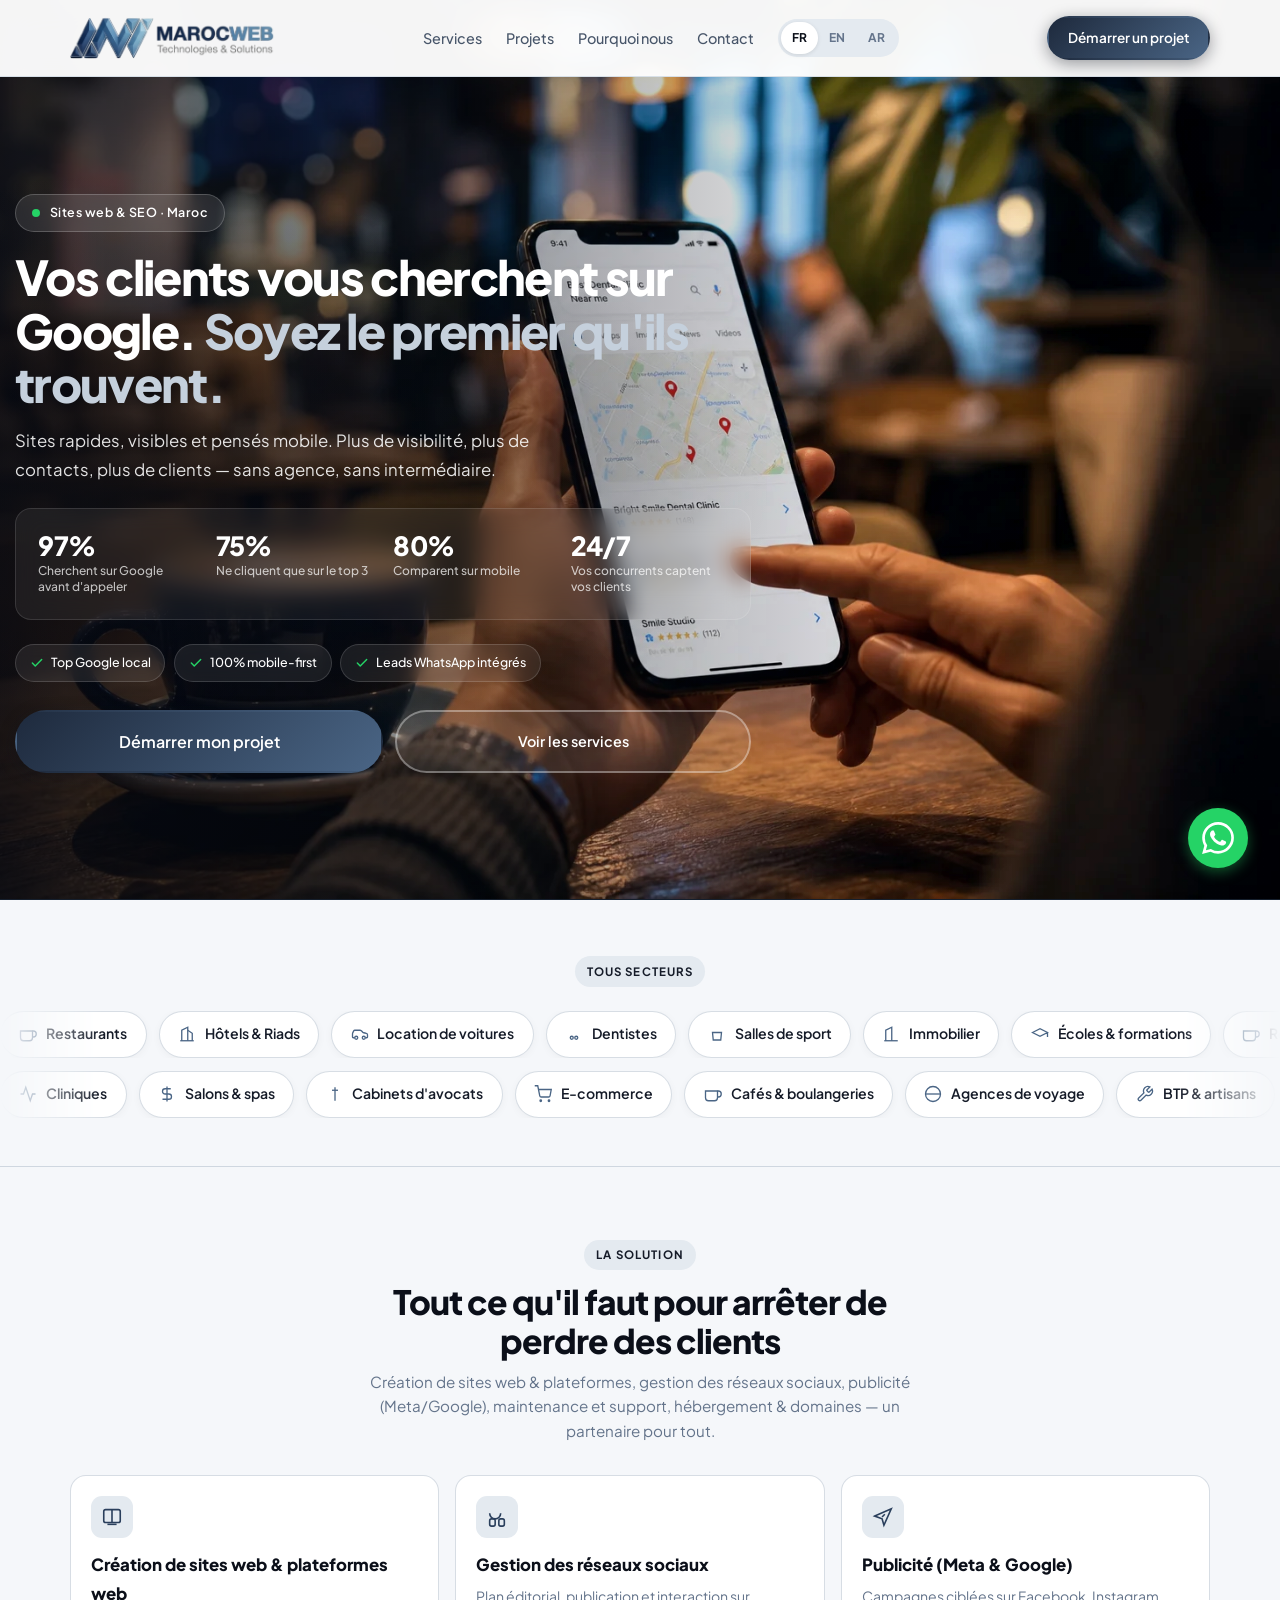
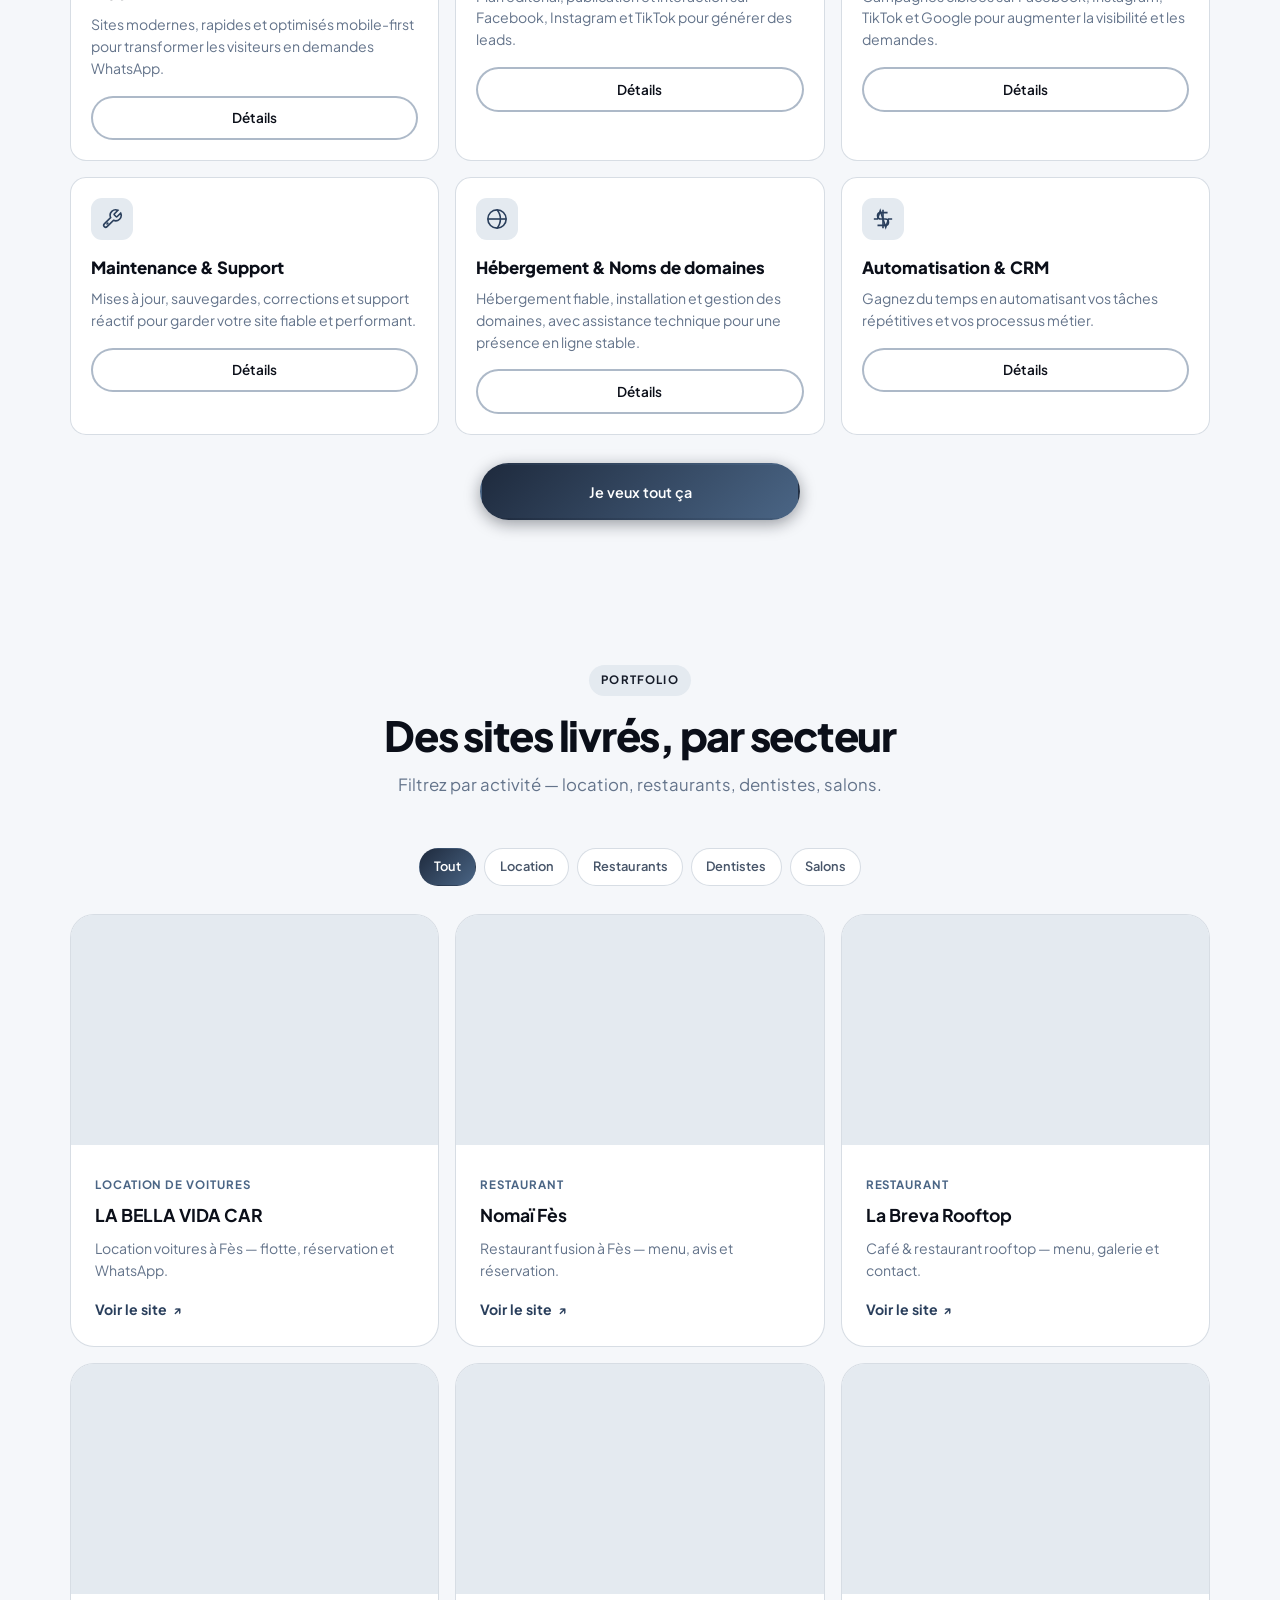
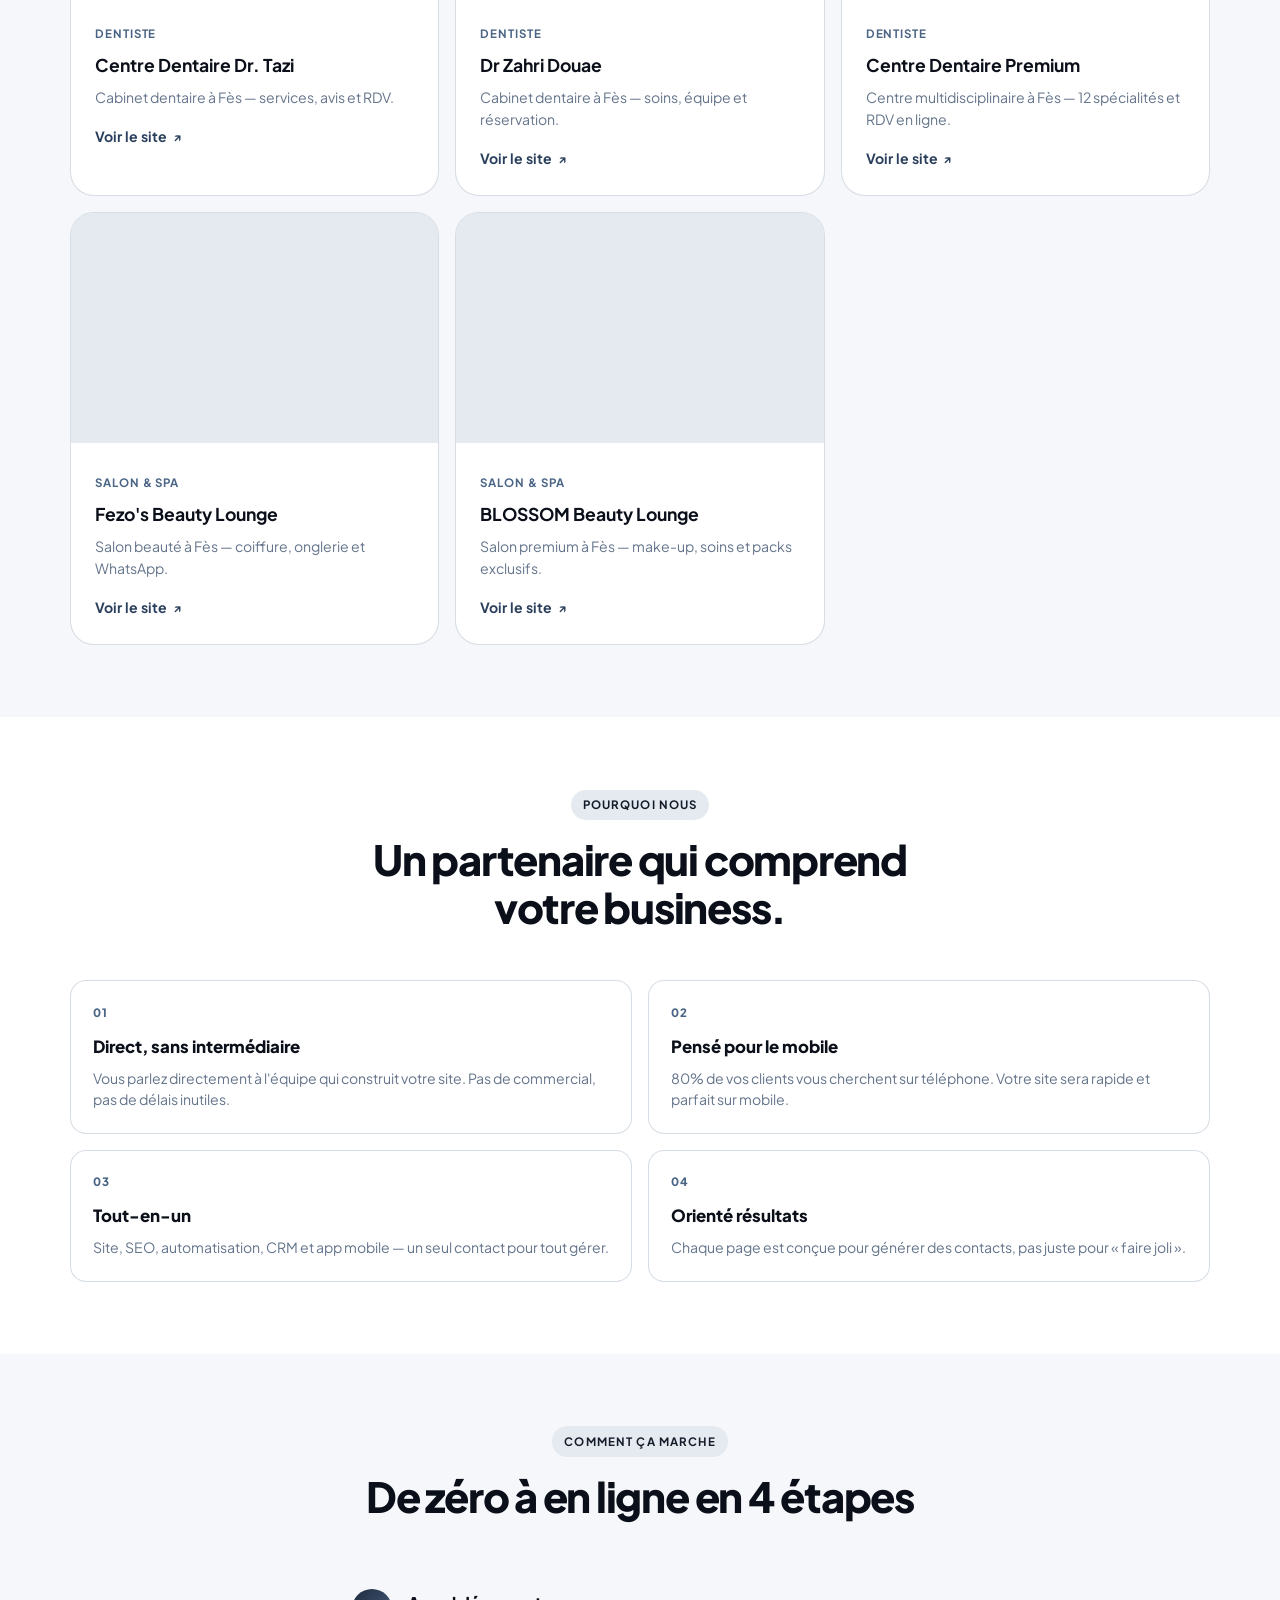
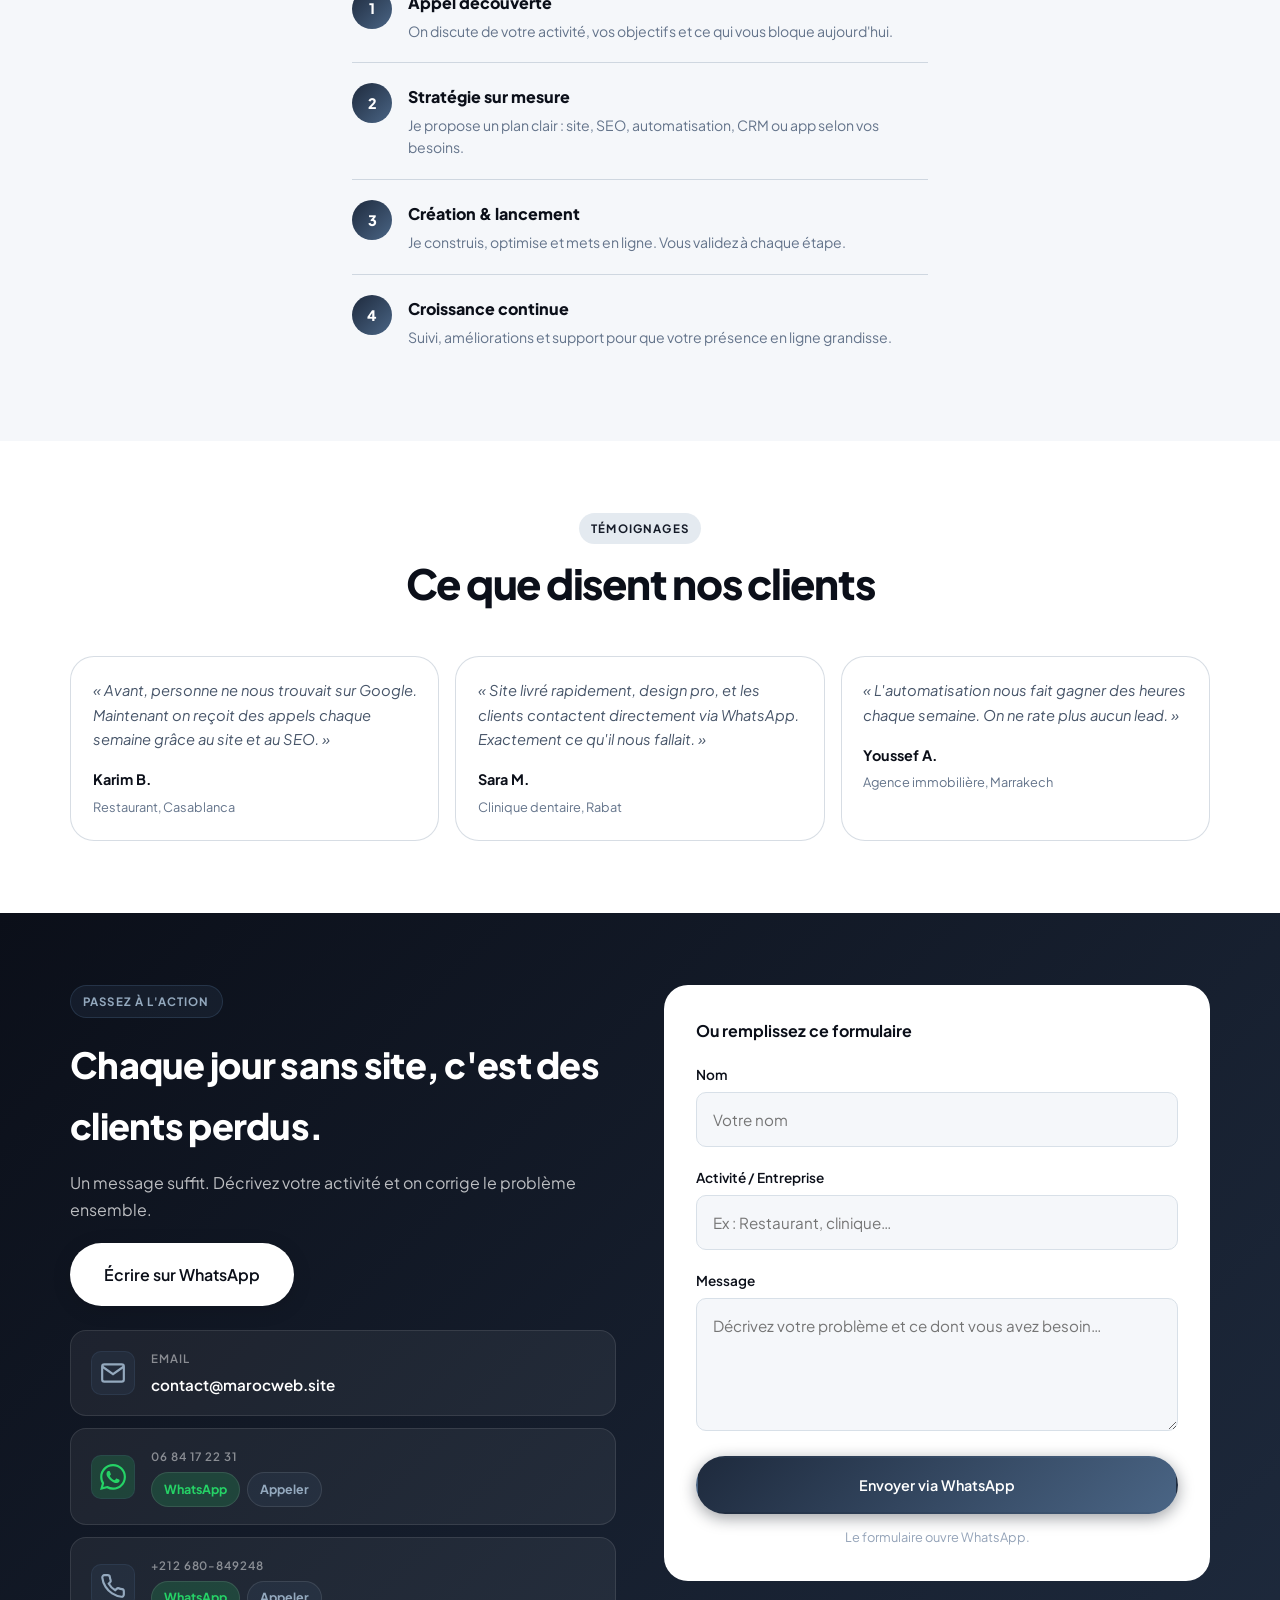
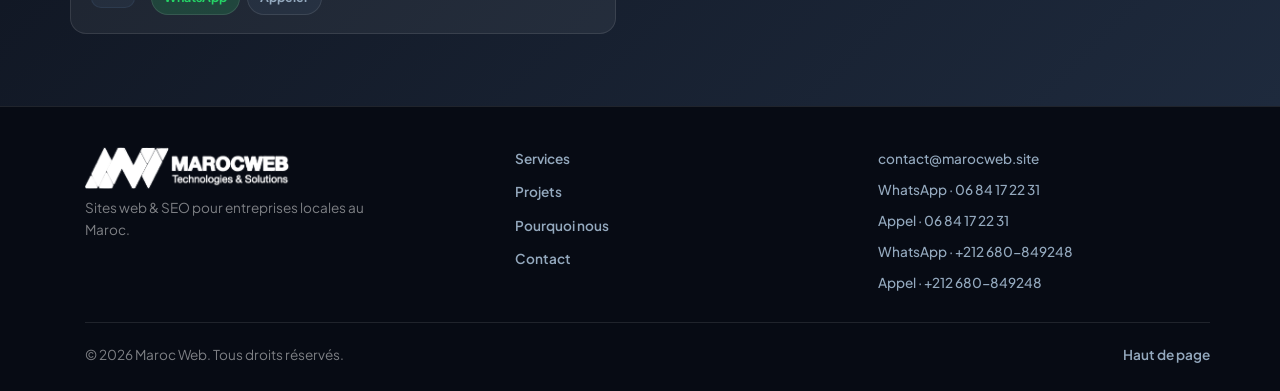
==== index.html @ 67493a38 "Add WhatsApp and call links for both phone numbers. Co-authored-by: Cursor <cursoragent@cursor.com>" ====
<!DOCTYPE html>
<html lang="fr" dir="ltr">
<head>
  <meta charset="UTF-8" />
  <meta name="viewport" content="width=device-width, initial-scale=1.0" />
  <meta name="description" content="Sites web, SEO, automatisation, CRM et applications mobiles pour entreprises locales au Maroc." id="metaDesc" />
  <title>Maroc Web — Développeur Web</title>
  <link rel="preconnect" href="https://fonts.googleapis.com" />
  <link rel="preconnect" href="https://fonts.gstatic.com" crossorigin />
  <link href="https://fonts.googleapis.com/css2?family=Plus+Jakarta+Sans:wght@400;500;600;700;800&family=Cairo:wght@400;600;700;800&display=swap" rel="stylesheet" />
  <link rel="icon" href="assets/logo-maroc-web.webp" type="image/webp" />
  <link rel="icon" href="assets/logo-maroc-web.png" type="image/png" />
  <link rel="apple-touch-icon" href="assets/logo-maroc-web.png" />
  <link rel="stylesheet" href="css/style.css" />
  <script>
    (function () {
      var supported = { fr: 1, en: 1, ar: 1 };
      var lang = localStorage.getItem('maroc-web-lang') || 'fr';
      if (!supported[lang]) lang = 'fr';
      document.documentElement.lang = lang;
      document.documentElement.dir = lang === 'ar' ? 'rtl' : 'ltr';
    })();
  </script>
</head>
<body>

  <header class="header scrolled" id="header">
    <div class="container header-row">
      <a href="index.html#top" class="brand">
        <picture class="brand-logo-wrap">
          <img src="assets/logo-color.png" alt="Maroc Web" class="brand-logo" />
        </picture>
      </a>
      <nav class="nav" id="nav">
        <a href="#services" data-i18n="nav_services">Services</a>
        <a href="#work" data-i18n="nav_work">Projets</a>
        <a href="#why" data-i18n="nav_why">Pourquoi nous</a>
        <a href="#contact" data-i18n="nav_contact">Contact</a>
        <div class="lang-switch" role="group" aria-label="Language">
          <button type="button" class="lang-btn active" data-lang="fr" aria-pressed="true">FR</button>
          <button type="button" class="lang-btn" data-lang="en" aria-pressed="false">EN</button>
          <button type="button" class="lang-btn" data-lang="ar" aria-pressed="false">AR</button>
        </div>
      </nav>
      <div class="header-actions">
        <a href="#contact" class="btn btn-sm btn-accent header-cta" data-i18n="nav_cta">Démarrer un projet</a>
        <button class="burger" id="burger" aria-label="Menu" aria-expanded="false">
          <span></span><span></span><span></span>
        </button>
      </div>
    </div>
  </header>

  <div class="mobile-nav-overlay" id="mobileNavOverlay"></div>

  <main>

    <!-- Hero -->
    <section class="hero" id="top">
      <div class="hero-bg">
        <picture>
          <source srcset="assets/hero-customer-search.webp" type="image/webp">
          <img src="assets/hero-customer-search.png" alt="Client cherchant un service sur son téléphone" loading="eager" fetchpriority="high">
        </picture>
        <div class="hero-overlay"></div>
      </div>
      <div class="container hero-inner">
        <div class="hero-content reveal">
          <div class="hero-badge">
            <span class="pulse-dot"></span>
            <span data-i18n="hero_badge">Sites web & SEO · Maroc</span>
          </div>
          <h1>
            <span data-i18n="hero_title">Vos clients vous cherchent sur Google.</span>
            <span class="text-accent" data-i18n="hero_title_accent">Soyez le premier qu'ils trouvent.</span>
          </h1>
          <p class="hero-text" data-i18n="hero_lead">Sites rapides, visibles et pensés mobile. Plus de visibilité, plus de contacts, plus de clients — sans agence, sans intermédiaire.</p>

          <div class="hero-stats">
            <div class="hero-stat">
              <strong data-i18n="hero_stat1_num">97%</strong>
              <span data-i18n="hero_stat1_label">Cherchent sur Google avant d'appeler</span>
            </div>
            <div class="hero-stat">
              <strong data-i18n="hero_stat2_num">75%</strong>
              <span data-i18n="hero_stat2_label">Ne cliquent que sur le top 3</span>
            </div>
            <div class="hero-stat">
              <strong data-i18n="hero_stat3_num">80%</strong>
              <span data-i18n="hero_stat3_label">Comparent sur mobile</span>
            </div>
            <div class="hero-stat">
              <strong data-i18n="hero_stat4_num">24/7</strong>
              <span data-i18n="hero_stat4_label">Vos concurrents captent vos clients</span>
            </div>
          </div>
          
          <div class="hero-features">
            <div class="feature-pill">
              <svg viewBox="0 0 24 24" fill="none" stroke="currentColor" stroke-width="2.5" stroke-linecap="round" stroke-linejoin="round"><polyline points="20 6 9 17 4 12"></polyline></svg>
              <span data-i18n="hero_feat1">Top Google local</span>
            </div>
            <div class="feature-pill">
              <svg viewBox="0 0 24 24" fill="none" stroke="currentColor" stroke-width="2.5" stroke-linecap="round" stroke-linejoin="round"><polyline points="20 6 9 17 4 12"></polyline></svg>
              <span data-i18n="hero_feat2">100% mobile-first</span>
            </div>
            <div class="feature-pill">
              <svg viewBox="0 0 24 24" fill="none" stroke="currentColor" stroke-width="2.5" stroke-linecap="round" stroke-linejoin="round"><polyline points="20 6 9 17 4 12"></polyline></svg>
              <span data-i18n="hero_feat3">Leads WhatsApp intégrés</span>
            </div>
          </div>

          <div class="hero-btns">
            <a href="#contact" class="btn btn-accent btn-lg" data-i18n="hero_cta1">Démarrer mon projet</a>
            <a href="#services" class="btn btn-outline-light" data-i18n="hero_cta2">Voir les services</a>
          </div>
        </div>
      </div>
    </section>

    <!-- Businesses marquee -->
    <section class="businesses-section" data-i18n-aria-label="businesses_label" aria-label="Tous secteurs">
      <div class="container businesses-header reveal">
        <span class="tag" data-i18n="businesses_label">Tous secteurs</span>
      </div>
      <div class="marquee-group" aria-hidden="true">
        <div class="marquee marquee--left">
          <div class="marquee-track">
            <div class="marquee-content">
              <span class="biz-pill"><svg viewBox="0 0 24 24" fill="none" stroke="currentColor" stroke-width="1.75"><path d="M18 8h1a4 4 0 0 1 0 8h-1"/><path d="M2 8h16v9a4 4 0 0 1-4 4H6a4 4 0 0 1-4-4V8z"/></svg><span data-i18n="biz_restaurants">Restaurants</span></span>
              <span class="biz-pill"><svg viewBox="0 0 24 24" fill="none" stroke="currentColor" stroke-width="1.75"><path d="M3 21h18"/><path d="M5 21V7l8-4v18"/><path d="M19 21V11l-6-4"/></svg><span data-i18n="biz_hotels">Hôtels & Riads</span></span>
              <span class="biz-pill"><svg viewBox="0 0 24 24" fill="none" stroke="currentColor" stroke-width="1.75"><path d="M19 17h2c.6 0 1-.4 1-1v-3c0-.9-.7-1.7-1.5-1.9C18.7 10.6 16 10 16 10s-1.3-1.4-2.2-2.3c-.5-.4-1.1-.7-1.8-.7H5c-.6 0-1.1.4-1.4.9l-1.4 2.9A3.7 3.7 0 0 0 2 12v4c0 .6.4 1 1 1h2"/><circle cx="7" cy="17" r="2"/><circle cx="17" cy="17" r="2"/></svg><span data-i18n="biz_car_rental">Location de voitures</span></span>
              <span class="biz-pill"><svg viewBox="0 0 24 24" fill="none" stroke="currentColor" stroke-width="1.75"><circle cx="9" cy="17" r="2"/><circle cx="15" cy="17" r="2"/></svg><span data-i18n="biz_dentists">Dentistes</span></span>
              <span class="biz-pill"><svg viewBox="0 0 24 24" fill="none" stroke="currentColor" stroke-width="1.75"><path d="M6 10h12l-1 10H7L6 10z"/></svg><span data-i18n="biz_gyms">Salles de sport</span></span>
              <span class="biz-pill"><svg viewBox="0 0 24 24" fill="none" stroke="currentColor" stroke-width="1.75"><path d="M3 21h18"/><path d="M5 21V7l8-4v18"/></svg><span data-i18n="biz_real_estate">Immobilier</span></span>
              <span class="biz-pill"><svg viewBox="0 0 24 24" fill="none" stroke="currentColor" stroke-width="1.75"><path d="M22 10v6M2 10l10-5 10 5-10 5z"/></svg><span data-i18n="biz_schools">Écoles & formations</span></span>
            </div>
            <div class="marquee-content" aria-hidden="true">
              <span class="biz-pill"><svg viewBox="0 0 24 24" fill="none" stroke="currentColor" stroke-width="1.75"><path d="M18 8h1a4 4 0 0 1 0 8h-1"/><path d="M2 8h16v9a4 4 0 0 1-4 4H6a4 4 0 0 1-4-4V8z"/></svg><span data-i18n="biz_restaurants">Restaurants</span></span>
              <span class="biz-pill"><svg viewBox="0 0 24 24" fill="none" stroke="currentColor" stroke-width="1.75"><path d="M3 21h18"/><path d="M5 21V7l8-4v18"/><path d="M19 21V11l-6-4"/></svg><span data-i18n="biz_hotels">Hôtels & Riads</span></span>
              <span class="biz-pill"><svg viewBox="0 0 24 24" fill="none" stroke="currentColor" stroke-width="1.75"><path d="M19 17h2c.6 0 1-.4 1-1v-3c0-.9-.7-1.7-1.5-1.9C18.7 10.6 16 10 16 10s-1.3-1.4-2.2-2.3c-.5-.4-1.1-.7-1.8-.7H5c-.6 0-1.1.4-1.4.9l-1.4 2.9A3.7 3.7 0 0 0 2 12v4c0 .6.4 1 1 1h2"/><circle cx="7" cy="17" r="2"/><circle cx="17" cy="17" r="2"/></svg><span data-i18n="biz_car_rental">Location de voitures</span></span>
              <span class="biz-pill"><svg viewBox="0 0 24 24" fill="none" stroke="currentColor" stroke-width="1.75"><circle cx="9" cy="17" r="2"/><circle cx="15" cy="17" r="2"/></svg><span data-i18n="biz_dentists">Dentistes</span></span>
              <span class="biz-pill"><svg viewBox="0 0 24 24" fill="none" stroke="currentColor" stroke-width="1.75"><path d="M6 10h12l-1 10H7L6 10z"/></svg><span data-i18n="biz_gyms">Salles de sport</span></span>
              <span class="biz-pill"><svg viewBox="0 0 24 24" fill="none" stroke="currentColor" stroke-width="1.75"><path d="M3 21h18"/><path d="M5 21V7l8-4v18"/></svg><span data-i18n="biz_real_estate">Immobilier</span></span>
              <span class="biz-pill"><svg viewBox="0 0 24 24" fill="none" stroke="currentColor" stroke-width="1.75"><path d="M22 10v6M2 10l10-5 10 5-10 5z"/></svg><span data-i18n="biz_schools">Écoles & formations</span></span>
            </div>
          </div>
        </div>
        <div class="marquee marquee--right">
          <div class="marquee-track">
            <div class="marquee-content">
              <span class="biz-pill"><svg viewBox="0 0 24 24" fill="none" stroke="currentColor" stroke-width="1.75"><path d="M22 12h-4l-3 9L9 3l-3 9H2"/></svg><span data-i18n="biz_clinics">Cliniques</span></span>
              <span class="biz-pill"><svg viewBox="0 0 24 24" fill="none" stroke="currentColor" stroke-width="1.75"><path d="M12 2v20M17 5H9.5a3.5 3.5 0 0 0 0 7h5a3.5 3.5 0 0 1 0 7H6"/></svg><span data-i18n="biz_salons">Salons & spas</span></span>
              <span class="biz-pill"><svg viewBox="0 0 24 24" fill="none" stroke="currentColor" stroke-width="1.75"><path d="M12 3v18"/><path d="M8 7h8"/></svg><span data-i18n="biz_lawyers">Cabinets d'avocats</span></span>
              <span class="biz-pill"><svg viewBox="0 0 24 24" fill="none" stroke="currentColor" stroke-width="1.75"><circle cx="9" cy="21" r="1"/><circle cx="20" cy="21" r="1"/><path d="M1 1h4l2.68 13.39a2 2 0 0 0 2 1.61h9.72a2 2 0 0 0 2-1.61L23 6H6"/></svg><span data-i18n="biz_ecommerce">E-commerce</span></span>
              <span class="biz-pill"><svg viewBox="0 0 24 24" fill="none" stroke="currentColor" stroke-width="1.75"><path d="M18 8h1a4 4 0 0 1 0 8h-1"/><path d="M2 8h16v9a4 4 0 0 1-4 4H6a4 4 0 0 1-4-4V8z"/></svg><span data-i18n="biz_cafes">Cafés & boulangeries</span></span>
              <span class="biz-pill"><svg viewBox="0 0 24 24" fill="none" stroke="currentColor" stroke-width="1.75"><circle cx="12" cy="12" r="10"/><path d="M2 12h20"/></svg><span data-i18n="biz_travel">Agences de voyage</span></span>
              <span class="biz-pill"><svg viewBox="0 0 24 24" fill="none" stroke="currentColor" stroke-width="1.75"><path d="M14.7 6.3a1 1 0 0 0 0 1.4l1.6 1.6a1 1 0 0 0 1.4 0l3.77-3.77a6 6 0 0 1-7.94 7.94l-6.91 6.91a2.12 2.12 0 0 1-3-3l6.91-6.91a6 6 0 0 1 7.94-7.94l-3.76 3.76z"/></svg><span data-i18n="biz_construction">BTP & artisans</span></span>
            </div>
            <div class="marquee-content" aria-hidden="true">
              <span class="biz-pill"><svg viewBox="0 0 24 24" fill="none" stroke="currentColor" stroke-width="1.75"><path d="M22 12h-4l-3 9L9 3l-3 9H2"/></svg><span data-i18n="biz_clinics">Cliniques</span></span>
              <span class="biz-pill"><svg viewBox="0 0 24 24" fill="none" stroke="currentColor" stroke-width="1.75"><path d="M12 2v20M17 5H9.5a3.5 3.5 0 0 0 0 7h5a3.5 3.5 0 0 1 0 7H6"/></svg><span data-i18n="biz_salons">Salons & spas</span></span>
              <span class="biz-pill"><svg viewBox="0 0 24 24" fill="none" stroke="currentColor" stroke-width="1.75"><path d="M12 3v18"/><path d="M8 7h8"/></svg><span data-i18n="biz_lawyers">Cabinets d'avocats</span></span>
              <span class="biz-pill"><svg viewBox="0 0 24 24" fill="none" stroke="currentColor" stroke-width="1.75"><circle cx="9" cy="21" r="1"/><circle cx="20" cy="21" r="1"/><path d="M1 1h4l2.68 13.39a2 2 0 0 0 2 1.61h9.72a2 2 0 0 0 2-1.61L23 6H6"/></svg><span data-i18n="biz_ecommerce">E-commerce</span></span>
              <span class="biz-pill"><svg viewBox="0 0 24 24" fill="none" stroke="currentColor" stroke-width="1.75"><path d="M18 8h1a4 4 0 0 1 0 8h-1"/><path d="M2 8h16v9a4 4 0 0 1-4 4H6a4 4 0 0 1-4-4V8z"/></svg><span data-i18n="biz_cafes">Cafés & boulangeries</span></span>
              <span class="biz-pill"><svg viewBox="0 0 24 24" fill="none" stroke="currentColor" stroke-width="1.75"><circle cx="12" cy="12" r="10"/><path d="M2 12h20"/></svg><span data-i18n="biz_travel">Agences de voyage</span></span>
              <span class="biz-pill"><svg viewBox="0 0 24 24" fill="none" stroke="currentColor" stroke-width="1.75"><path d="M14.7 6.3a1 1 0 0 0 0 1.4l1.6 1.6a1 1 0 0 0 1.4 0l3.77-3.77a6 6 0 0 1-7.94 7.94l-6.91 6.91a2.12 2.12 0 0 1-3-3l6.91-6.91a6 6 0 0 1 7.94-7.94l-3.76 3.76z"/></svg><span data-i18n="biz_construction">BTP & artisans</span></span>
            </div>
          </div>
        </div>
      </div>
    </section>

    <!-- Services -->
    <section class="section services-section" id="services">
      <div class="container">
        <header class="services-header reveal">
          <span class="tag" data-i18n="services_label">La solution</span>
          <h2 data-i18n="services_title">Tout ce qu'il faut pour arrêter de perdre des clients</h2>
          <p class="services-sub" data-i18n="services_desc">Site, SEO, automatisation, CRM et app mobile — un seul partenaire pour tout gérer.</p>
        </header>
        <div class="services-overview">
          <article class="svc-card reveal">
            <div class="svc-card-icon"><svg width="22" height="22" viewBox="0 0 24 24" fill="none" stroke="currentColor" stroke-width="1.75"><rect x="3" y="4" width="18" height="14" rx="2"/><path d="M7 20h10"/><path d="M12 4v14"/></svg></div>
            <h3 data-i18n="svc1_title">Création de sites web & plateformes web</h3>
            <p data-i18n="svc1_desc">Conception moderne, rapide et mobile-first pour convertir vos visiteurs en demandes WhatsApp.</p>
            <a href="web-platforms/index.html" class="btn btn-outline btn-sm svc-details-btn" data-i18n="svc_details_btn">Détails</a>
          </article>
          <article class="svc-card reveal">
            <div class="svc-card-icon"><svg width="22" height="22" viewBox="0 0 24 24" fill="none" stroke="currentColor" stroke-width="1.75"><path d="M16 8a6 6 0 0 1-12 0"/><rect x="4" y="14" width="6" height="8" rx="2"/><rect x="14" y="14" width="6" height="8" rx="2"/></svg></div>
            <h3 data-i18n="svc2_title">Gestion des réseaux sociaux</h3>
            <p data-i18n="svc2_desc">Planning de contenu, publication et interaction sur Facebook, Instagram et TikTok pour générer des leads.</p>
            <a href="social-media/index.html" class="btn btn-outline btn-sm svc-details-btn" data-i18n="svc_details_btn">Détails</a>
          </article>
          <article class="svc-card reveal">
            <div class="svc-card-icon"><svg width="22" height="22" viewBox="0 0 24 24" fill="none" stroke="currentColor" stroke-width="1.75"><path d="M3 11l18-8-8 18-2-7-8-3z"/><path d="M14 9l-3 3"/></svg></div>
            <h3 data-i18n="svc3_title">Publicité (Meta & Google)</h3>
            <p data-i18n="svc3_desc">Campagnes ciblées sur Facebook, Instagram, TikTok et Google pour augmenter votre visibilité et vos demandes.</p>
            <a href="advertising/index.html" class="btn btn-outline btn-sm svc-details-btn" data-i18n="svc_details_btn">Détails</a>
          </article>
          <article class="svc-card reveal">
            <div class="svc-card-icon"><svg width="22" height="22" viewBox="0 0 24 24" fill="none" stroke="currentColor" stroke-width="1.75"><path d="M14.7 6.3a1 1 0 0 0 0 1.4l1.6 1.6a1 1 0 0 0 1.4 0l3.77-3.77a6 6 0 0 1-7.94 7.94l-6.91 6.91a2.12 2.12 0 0 1-3-3l6.91-6.91a6 6 0 0 1 7.94-7.94l-3.76 3.76z"/><path d="M8 16l-2 2"/></svg></div>
            <h3 data-i18n="svc4_title">Maintenance & Support</h3>
            <p data-i18n="svc4_desc">Mises à jour, sauvegardes, résolution de bugs et support réactif pour garder votre activité en ligne.</p>
            <a href="maintenance-support/index.html" class="btn btn-outline btn-sm svc-details-btn" data-i18n="svc_details_btn">Détails</a>
          </article>
          <article class="svc-card reveal">
            <div class="svc-card-icon"><svg width="22" height="22" viewBox="0 0 24 24" fill="none" stroke="currentColor" stroke-width="1.75"><circle cx="12" cy="12" r="10"/><path d="M2 12h20"/><path d="M12 2a15.3 15.3 0 0 1 0 20"/></svg></div>
            <h3 data-i18n="svc5_title">Hébergement & Noms de domaines</h3>
            <p data-i18n="svc5_desc">Hébergement fiable, installation, gestion des domaines et assistance technique pour votre présence en ligne.</p>
            <a href="hosting-domains/index.html" class="btn btn-outline btn-sm svc-details-btn" data-i18n="svc_details_btn">Détails</a>
          </article>
          <article class="svc-card reveal">
            <div class="svc-card-icon"><svg width="22" height="22" viewBox="0 0 24 24" fill="none" stroke="currentColor" stroke-width="1.75"><path d="M12 2v20M17 5H9.5a3.5 3.5 0 0 0 0 7h5a3.5 3.5 0 0 1 0 7H6"/><path d="M22 12h-4l-3 9L9 3l-3 9H2"/></svg></div>
            <h3 data-i18n="svc6_title">Automatisation & CRM</h3>
            <p data-i18n="svc6_desc">Gagnez du temps en automatisant vos tâches répétitives et vos processus métier.</p>
            <a href="automation/index.html" class="btn btn-outline btn-sm svc-details-btn" data-i18n="svc_details_btn">Détails</a>
          </article>
        </div>
        <div class="services-cta-wrap reveal">
          <a href="#contact" class="btn btn-accent" data-i18n="services_cta">Je veux tout ça</a>
        </div>
      </div>
    </section>

    <!-- Featured Projects -->
    <section class="section section-gray" id="work">
      <div class="container">
        <header class="section-header center reveal">
          <span class="tag" data-i18n="work_label">Portfolio</span>
          <h2 data-i18n="work_title">Des sites livrés, par secteur</h2>
          <p data-i18n="work_desc">Filtrez par activité — location, restaurants, dentistes, salons.</p>
        </header>

        <div class="portfolio-filters reveal" id="portfolioFilters" role="tablist" data-i18n-aria-label="work_filters_aria" aria-label="Filtrer les projets par secteur"></div>

        <div class="projects-grid" id="portfolioGrid"></div>
      </div>
    </section>

    <!-- Why work with me -->
    <section class="section why-section" id="why">
      <div class="container">
        <header class="section-header center reveal">
          <span class="tag" data-i18n="why_label">Pourquoi nous</span>
          <h2 data-i18n="why_title">Un partenaire qui comprend votre business.</h2>
        </header>
        <div class="why-grid">
          <article class="why-card reveal">
            <span class="why-num">01</span>
            <h3 data-i18n="why1_title">Direct, sans intermédiaire</h3>
            <p data-i18n="why1_desc">Vous parlez directement à l'équipe qui construit votre site. Pas de commercial, pas de délais inutiles.</p>
          </article>
          <article class="why-card reveal">
            <span class="why-num">02</span>
            <h3 data-i18n="why2_title">Pensé pour le mobile</h3>
            <p data-i18n="why2_desc">80% de vos clients vous cherchent sur téléphone. Votre site sera rapide et parfait sur mobile.</p>
          </article>
          <article class="why-card reveal">
            <span class="why-num">03</span>
            <h3 data-i18n="why3_title">Tout-en-un</h3>
            <p data-i18n="why3_desc">Site, SEO, automatisation, CRM et app mobile — un seul contact pour tout gérer.</p>
          </article>
          <article class="why-card reveal">
            <span class="why-num">04</span>
            <h3 data-i18n="why4_title">Orienté résultats</h3>
            <p data-i18n="why4_desc">Chaque page est conçue pour générer des contacts, pas juste pour « faire joli ».</p>
          </article>
        </div>
      </div>
    </section>

    <!-- Process -->
    <section class="section section-gray process-section" id="process">
      <div class="container">
        <header class="section-header center reveal">
          <span class="tag" data-i18n="process_label">Comment ça marche</span>
          <h2 data-i18n="process_title">De zéro à en ligne en 4 étapes</h2>
        </header>
        <ol class="process-steps">
          <li class="process-step reveal">
            <span class="process-step-num">1</span>
            <div>
              <h3 data-i18n="process1_title">Appel découverte</h3>
              <p data-i18n="process1_desc">On discute de votre activité, vos objectifs et ce qui vous bloque aujourd'hui.</p>
            </div>
          </li>
          <li class="process-step reveal">
            <span class="process-step-num">2</span>
            <div>
              <h3 data-i18n="process2_title">Stratégie sur mesure</h3>
              <p data-i18n="process2_desc">Je propose un plan clair : site, SEO, pub ou automatisation selon vos besoins.</p>
            </div>
          </li>
          <li class="process-step reveal">
            <span class="process-step-num">3</span>
            <div>
              <h3 data-i18n="process3_title">Création & lancement</h3>
              <p data-i18n="process3_desc">Je construis, optimise et mets en ligne. Vous validez à chaque étape.</p>
            </div>
          </li>
          <li class="process-step reveal">
            <span class="process-step-num">4</span>
            <div>
              <h3 data-i18n="process4_title">Croissance continue</h3>
              <p data-i18n="process4_desc">Suivi, améliorations et support pour que votre présence en ligne grandisse.</p>
            </div>
          </li>
        </ol>
      </div>
    </section>

    <!-- Testimonials -->
    <section class="section testimonials-section" id="testimonials">
      <div class="container">
        <header class="section-header center reveal">
          <span class="tag" data-i18n="testimonials_label">Témoignages</span>
          <h2 data-i18n="testimonials_title">Ce que disent mes clients</h2>
        </header>
        <div class="testimonials-grid">
          <blockquote class="testimonial reveal">
            <p data-i18n="test1_text">« Avant, personne ne nous trouvait sur Google. Maintenant on reçoit des appels chaque semaine grâce au site et au SEO. »</p>
            <footer>
              <strong data-i18n="test1_name">Karim B.</strong>
              <span data-i18n="test1_role">Restaurant, Casablanca</span>
            </footer>
          </blockquote>
          <blockquote class="testimonial reveal">
            <p data-i18n="test2_text">« Site livré rapidement, design pro, et les clients contactent directement via WhatsApp. Exactement ce qu'il nous fallait. »</p>
            <footer>
              <strong data-i18n="test2_name">Sara M.</strong>
              <span data-i18n="test2_role">Clinique dentaire, Rabat</span>
            </footer>
          </blockquote>
          <blockquote class="testimonial reveal">
            <p data-i18n="test3_text">« L'automatisation IA nous fait gagner des heures chaque semaine. On ne rate plus aucun lead. »</p>
            <footer>
              <strong data-i18n="test3_name">Youssef A.</strong>
              <span data-i18n="test3_role">Agence immobilière, Marrakech</span>
            </footer>
          </blockquote>
        </div>
      </div>
    </section>

    <!-- CTA + Contact -->
    <section class="section contact" id="contact">
      <div class="container contact-grid">
        <div class="contact-info reveal">
          <span class="tag tag-light" data-i18n="cta_label">Passez à l'action</span>
          <h2 data-i18n="cta_title">Chaque jour sans site, c'est des clients perdus.</h2>
          <p data-i18n="cta_desc">Un message suffit. Décrivez votre activité et on corrige le problème ensemble.</p>
          <a href="https://wa.me/212684172231" class="btn btn-white btn-lg contact-wa-btn" target="_blank" rel="noopener" data-i18n="cta_btn">Écrire sur WhatsApp</a>
          <div class="channels">
            <a href="mailto:contact@marocweb.site" class="channel">
              <span class="channel-icon">
                <svg width="20" height="20" viewBox="0 0 24 24" fill="none" stroke="currentColor" stroke-width="2"><path d="M4 4h16c1.1 0 2 .9 2 2v12c0 1.1-.9 2-2 2H4c-1.1 0-2-.9-2-2V6c0-1.1.9-2 2-2z"/><path d="M22 6l-10 7L2 6"/></svg>
              </span>
              <div>
                <span class="channel-label" data-i18n="ch_email">Email</span>
                <span class="channel-val">contact@marocweb.site</span>
              </div>
            </a>
            <div class="channel phone-channel">
              <span class="channel-icon channel-icon--wa">
                <svg width="20" height="20" viewBox="0 0 24 24" fill="currentColor"><path d="M17.472 14.382c-.297-.149-1.758-.867-2.03-.967-.273-.099-.471-.148-.67.15-.197.297-.767.966-.94 1.164-.173.199-.347.223-.644.075-.297-.15-1.255-.463-2.39-1.475-.883-.788-1.48-1.761-1.653-2.059-.173-.297-.018-.458.13-.606.134-.133.298-.347.446-.52.149-.174.198-.298.298-.497.099-.198.05-.371-.025-.52-.075-.149-.669-1.612-.916-2.207-.242-.579-.487-.5-.669-.51-.173-.008-.371-.01-.57-.01-.198 0-.52.074-.792.372-.272.297-1.04 1.016-1.04 2.479 0 1.462 1.065 2.875 1.213 3.074.149.198 2.096 3.2 5.077 4.487.709.306 1.262.489 1.694.625.712.227 1.36.195 1.871.118.571-.085 1.758-.719 2.006-1.413.248-.694.248-1.289.173-1.413-.074-.124-.272-.198-.57-.347m-5.421 7.403h-.004a9.87 9.87 0 01-5.031-1.378l-.361-.214-3.741.982.998-3.648-.235-.374a9.86 9.86 0 01-1.51-5.26c.001-5.45 4.436-9.884 9.888-9.884 2.64 0 5.122 1.03 6.988 2.898a9.825 9.825 0 012.893 6.994c-.003 5.45-4.435 9.884-9.885 9.884m8.413-18.297A11.815 11.815 0 0012.05 0C5.495 0 .16 5.335.157 11.892c0 2.096.547 4.142 1.588 5.945L.057 24l6.305-1.654a11.882 11.882 0 005.683 1.448h.005c6.554 0 11.89-5.335 11.893-11.893a11.821 11.821 0 00-3.48-8.413z"/></svg>
              </span>
              <div>
                <span class="channel-label" data-i18n="ch_phone1_label">06 84 17 22 31</span>
                <div class="phone-actions">
                  <a href="https://wa.me/212684172231" class="phone-action phone-action--wa" target="_blank" rel="noopener" id="whatsappLink" data-i18n="phone_wa">WhatsApp</a>
                  <a href="tel:+212684172231" class="phone-action phone-action--call" data-i18n="phone_call">Appeler</a>
                </div>
              </div>
            </div>
            <div class="channel phone-channel">
              <span class="channel-icon">
                <svg width="20" height="20" viewBox="0 0 24 24" fill="none" stroke="currentColor" stroke-width="2"><path d="M22 16.92v3a2 2 0 0 1-2.18 2 19.79 19.79 0 0 1-8.63-3.07 19.5 19.5 0 0 1-6-6 19.79 19.79 0 0 1-3.07-8.67A2 2 0 0 1 4.11 2h3a2 2 0 0 1 2 1.72 12.84 12.84 0 0 0 .7 2.81 2 2 0 0 1-.45 2.11L8.09 9.91a16 16 0 0 0 6 6l1.27-1.27a2 2 0 0 1 2.11-.45 12.84 12.84 0 0 0 2.81.7A2 2 0 0 1 22 16.92z"/></svg>
              </span>
              <div>
                <span class="channel-label" data-i18n="ch_phone2_label">+212 680-849248</span>
                <div class="phone-actions">
                  <a href="https://wa.me/212680849248" class="phone-action phone-action--wa" target="_blank" rel="noopener" data-i18n="phone_wa">WhatsApp</a>
                  <a href="tel:+212680849248" class="phone-action phone-action--call" data-i18n="phone_call">Appeler</a>
                </div>
              </div>
            </div>
          </div>
        </div>
        <form class="contact-form reveal" id="contactForm" novalidate>
          <h3 class="form-title" data-i18n="contact_form_title">Ou remplissez ce formulaire</h3>
          <div class="field">
            <label for="name" data-i18n="form_name">Nom</label>
            <input type="text" id="name" name="name" autocomplete="name" required data-i18n-placeholder="form_name_ph" placeholder="Votre nom" />
          </div>
          <div class="field">
            <label for="business" data-i18n="form_business">Activité / Entreprise</label>
            <input type="text" id="business" name="business" data-i18n-placeholder="form_business_ph" placeholder="Ex : Restaurant, clinique…" />
          </div>
          <div class="field">
            <label for="message" data-i18n="form_message">Message</label>
            <textarea id="message" name="message" rows="4" required data-i18n-placeholder="form_message_ph" placeholder="Décrivez votre problème et ce que vous voulez…"></textarea>
          </div>
          <button type="submit" class="btn btn-accent btn-full" data-i18n="form_submit">Envoyer via WhatsApp</button>
          <p class="form-note" data-i18n="form_note">Le formulaire ouvre WhatsApp.</p>
        </form>
      </div>
    </section>

  </main>

  <footer class="footer">
    <div class="container footer-inner">
      <div class="footer-main">
        <div class="footer-brand">
          <a href="index.html#top" class="brand">
            <picture class="brand-logo-wrap">
          <img src="assets/logo-white.png" alt="Maroc Web" class="brand-logo" />
        </picture>
          </a>
          <p data-i18n="footer_tagline">Sites web & SEO pour entreprises locales au Maroc.</p>
        </div>
        <nav class="footer-nav" aria-label="Footer">
          <a href="#services" data-i18n="nav_services">Services</a>
          <a href="#work" data-i18n="nav_work">Projets</a>
          <a href="#why" data-i18n="nav_why">Pourquoi nous</a>
          <a href="#contact" data-i18n="nav_contact">Contact</a>
        </nav>
        <div class="footer-contact">
          <a href="mailto:contact@marocweb.site" data-i18n="footer_email">contact@marocweb.site</a>
          <a href="https://wa.me/212684172231" target="_blank" rel="noopener" data-i18n="footer_wa1">WhatsApp · 06 84 17 22 31</a>
          <a href="tel:+212684172231" data-i18n="footer_call1">Appel · 06 84 17 22 31</a>
          <a href="https://wa.me/212680849248" target="_blank" rel="noopener" data-i18n="footer_wa2">WhatsApp · +212 680-849248</a>
          <a href="tel:+212680849248" data-i18n="footer_call2">Appel · +212 680-849248</a>
        </div>
      </div>
      <div class="footer-bottom">
        <p>&copy; <span id="year"></span> <span data-i18n="footer_copy">Maroc Web</span>. <span data-i18n="footer_rights">Tous droits réservés.</span></p>
        <a href="index.html#top" class="footer-top" id="backTop" data-i18n="footer_top">Haut de page</a>
      </div>
    </div>
  </footer>

  <a href="https://wa.me/212684172231" class="floating-wa" target="_blank" rel="noopener" aria-label="Contact on WhatsApp">
    <svg width="32" height="32" viewBox="0 0 24 24" fill="currentColor"><path d="M17.472 14.382c-.297-.149-1.758-.867-2.03-.967-.273-.099-.471-.148-.67.15-.197.297-.767.966-.94 1.164-.173.199-.347.223-.644.075-.297-.15-1.255-.463-2.39-1.475-.883-.788-1.48-1.761-1.653-2.059-.173-.297-.018-.458.13-.606.134-.133.298-.347.446-.52.149-.174.198-.298.298-.497.099-.198.05-.371-.025-.52-.075-.149-.669-1.612-.916-2.207-.242-.579-.487-.5-.669-.51-.173-.008-.371-.01-.57-.01-.198 0-.52.074-.792.372-.272.297-1.04 1.016-1.04 2.479 0 1.462 1.065 2.875 1.213 3.074.149.198 2.096 3.2 5.077 4.487.709.306 1.262.489 1.694.625.712.227 1.36.195 1.871.118.571-.085 1.758-.719 2.006-1.413.248-.694.248-1.289.173-1.413-.074-.124-.272-.198-.57-.347m-5.421 7.403h-.004a9.87 9.87 0 01-5.031-1.378l-.361-.214-3.741.982.998-3.648-.235-.374a9.86 9.86 0 01-1.51-5.26c.001-5.45 4.436-9.884 9.888-9.884 2.64 0 5.122 1.03 6.988 2.898a9.825 9.825 0 012.893 6.994c-.003 5.45-4.435 9.884-9.885 9.884m8.413-18.297A11.815 11.815 0 0012.05 0C5.495 0 .16 5.335.157 11.892c0 2.096.547 4.142 1.588 5.945L.057 24l6.305-1.654a11.882 11.882 0 005.683 1.448h.005c6.554 0 11.89-5.335 11.893-11.893a11.821 11.821 0 00-3.48-8.413z"/></svg>
  </a>

  <script src="js/i18n.js"></script>
  <script src="js/projects.js"></script>
  <script src="js/main.js"></script>
</body>
</html>
---- css/style.css ----
/* ===== Landing Page — Maroc Web ===== */
:root {
  /* Brand palette — midnight slate (unified across all sections) */
  --brand-950: #070b14;
  --brand-900: #0b0f19;
  --brand-800: #151b28;
  --brand-700: #1e2a3d;
  --brand-600: #2a3f5c;
  --brand-500: #4a6585;
  --brand-400: #6b849f;
  --brand-300: #94a9be;
  --brand-200: #c5d0dc;
  --brand-100: #e4eaf0;
  --brand-50: #f5f7fa;

  /* Semantic tokens */
  --primary: var(--brand-800);
  --primary-mid: var(--brand-700);
  --primary-light: var(--brand-500);
  --primary-soft: var(--brand-400);
  --navy: var(--brand-900);
  --navy-mid: var(--brand-800);
  --blue: var(--brand-500);
  --blue-dark: var(--brand-800);
  --blue-tint: var(--brand-100);
  --blue-glow: rgba(11, 15, 25, 0.4);
  --brand-gradient: linear-gradient(135deg, var(--brand-700), var(--brand-500));
  --brand-gradient-dark: linear-gradient(135deg, var(--brand-900), var(--brand-700));
  --brand-surface: var(--brand-50);
  --brand-muted: var(--brand-300);
  --brand-border: rgba(74, 101, 133, 0.22);
  --brand-border-strong: rgba(74, 101, 133, 0.45);
  --brand-glass: rgba(255, 255, 255, 0.06);
  --brand-glass-border: rgba(255, 255, 255, 0.1);
  --brand-on-dark: rgba(255, 255, 255, 0.72);
  --brand-on-dark-muted: rgba(255, 255, 255, 0.48);

  --white: #ffffff;
  --gray-50: var(--brand-50);
  --gray-100: var(--brand-100);
  --gray-200: #d8e0e8;
  --gray-400: #94a3b8;
  --gray-500: #64748b;
  --gray-600: #475569;
  --gray-800: var(--brand-800);
  --accent: var(--brand-500);
  --accent-light: var(--brand-300);
  --accent-muted: rgba(74, 101, 133, 0.14);
  --accent-border: rgba(74, 101, 133, 0.32);
  --wa-green: #25d366;
  --wa-green-muted: rgba(37, 211, 102, 0.18);
  --radius: 16px;
  --radius-lg: 24px;
  --shadow: 0 4px 24px rgba(11, 15, 25, 0.08);
  --shadow-lg: 0 24px 64px rgba(11, 15, 25, 0.14);
  --font: 'Plus Jakarta Sans', system-ui, sans-serif;
  --ease: cubic-bezier(0.4, 0, 0.2, 1);
  --header-h: 64px;
}

@media (min-width: 768px) {
  :root { --header-h: 76px; }
}
*, *::before, *::after { box-sizing: border-box; margin: 0; padding: 0; }

html {
  scroll-behavior: smooth;
  scroll-padding-top: var(--header-h);
}

body {
  font-family: var(--font);
  font-size: 1rem;
  line-height: 1.7;
  color: var(--gray-800);
  background: var(--white);
  -webkit-font-smoothing: antialiased;
}

img { display: block; max-width: 100%; height: auto; }
a { color: inherit; text-decoration: none; }
ul { list-style: none; }
button { font: inherit; cursor: pointer; border: none; background: none; }

.container {
  width: min(1140px, calc(100% - 2rem));
  margin-inline: auto;
}

/* ===== Header ===== */
.header {
  position: fixed;
  inset: 0 0 auto;
  z-index: 200;
  height: var(--header-h);
  background: rgba(255, 255, 255, 0.96);
  backdrop-filter: blur(16px);
  box-shadow: 0 1px 0 var(--gray-200);
}

.header-row {
  display: flex;
  align-items: center;
  justify-content: space-between;
  height: 100%;
  gap: 1.5rem;
}

.brand {
  display: flex;
  align-items: center;
  gap: 0.65rem;
  font-weight: 700;
  font-size: 1.05rem;
  color: var(--navy);
  flex-shrink: 0;
}

.brand-logo-wrap {
  display: block;
  flex-shrink: 0;
  line-height: 0;
}

.brand-logo {
  height: 36px;
  width: auto;
  object-fit: contain;
  display: block;
}

@media (min-width: 768px) {
  .brand-logo {
    height: 42px;
  }
}

.brand-mark {
  display: grid;
  place-items: center;
  width: 36px;
  height: 36px;
  background: var(--brand-gradient);
  color: #fff;
  font-size: 0.72rem;
  font-weight: 800;
  border-radius: 10px;
}

.nav { display: none; align-items: center; gap: 1.5rem; }

@media (min-width: 960px) {
  .nav { display: flex; }
}

.nav a {
  font-size: 0.9rem;
  font-weight: 500;
  color: var(--gray-600);
  transition: color 0.2s;
}

.nav a:hover { color: var(--navy); }

.header-actions {
  display: flex;
  align-items: center;
  gap: 0.5rem;
  flex-shrink: 0;
}

.header-cta { display: none; }

@media (min-width: 960px) {
  .header-cta { display: inline-flex; }
}

.lang-switch {
  display: flex;
  background: var(--gray-100);
  border-radius: 100px;
  padding: 3px;
}

.lang-btn {
  padding: 0.35rem 0.55rem;
  font-size: 0.72rem;
  font-weight: 700;
  border-radius: 100px;
  color: var(--gray-500);
  transition: background 0.2s, color 0.2s;
}

@media (min-width: 960px) {
  .lang-btn {
    padding: 0.35rem 0.7rem;
    font-size: 0.75rem;
  }
}

.lang-btn.active {
  background: var(--white);
  color: var(--navy);
  box-shadow: 0 1px 4px rgba(0,0,0,0.1);
}

.burger {
  display: flex;
  flex-direction: column;
  justify-content: center;
  gap: 5px;
  width: 40px;
  height: 40px;
  padding: 8px;
  flex-shrink: 0;
  position: relative;
  z-index: 2;
}

@media (min-width: 960px) {
  .burger { display: none; }
}

@media (max-width: 959px) {
  .header-row {
    position: relative;
    justify-content: flex-end;
  }

  .brand {
    position: absolute;
    left: 50%;
    top: 50%;
    transform: translate(-50%, -50%);
    flex: none;
    min-width: 0;
    z-index: 1;
  }

  .header-actions {
    position: relative;
    z-index: 2;
  }

  .brand-logo {
    height: 32px;
    max-width: min(52vw, 200px);
  }
}

[dir="rtl"] .header-row {
  justify-content: flex-end;
}

@media (max-width: 959px) {
  [dir="rtl"] .header-row {
    justify-content: flex-start;
  }

  [dir="rtl"] .brand {
    left: 50%;
    right: auto;
    transform: translate(-50%, -50%);
  }
}

.burger span {
  display: block;
  height: 2px;
  background: var(--navy);
  border-radius: 2px;
  transition: transform 0.3s, opacity 0.3s;
}

.burger.open span:nth-child(1) { transform: translateY(7px) rotate(45deg); }
.burger.open span:nth-child(2) { opacity: 0; }
.burger.open span:nth-child(3) { transform: translateY(-7px) rotate(-45deg); }

/* ===== Buttons ===== */
.btn {
  display: inline-flex;
  align-items: center;
  justify-content: center;
  padding: 0.9rem 1.6rem;
  font-size: 0.9rem;
  font-weight: 600;
  border-radius: 100px;
  border: 2px solid transparent;
  transition: transform 0.2s, box-shadow 0.25s, background 0.25s;
  white-space: nowrap;
  flex-shrink: 0;
}

.btn:hover { transform: translateY(-2px); }

.btn-sm { padding: 0.55rem 1.15rem; font-size: 0.85rem; }
.btn-lg { padding: 1rem 2rem; font-size: 1rem; }
.btn-full { width: 100%; }

.btn-accent {
  background: var(--brand-gradient);
  color: #fff;
  box-shadow: 0 4px 16px var(--blue-glow);
}

.btn-accent:hover { box-shadow: 0 8px 28px var(--blue-glow); }

.btn-white {
  background: #fff;
  color: var(--navy);
  box-shadow: 0 4px 20px rgba(0,0,0,0.12);
}

.btn-outline {
  border: 2px solid var(--brand-border-strong);
  color: var(--navy);
  background: var(--white);
}

.btn-outline:hover {
  background: var(--brand-surface);
  border-color: var(--brand-500);
}

.btn-outline-light {
  border-color: rgba(255,255,255,0.35);
  color: #fff;
  background: rgba(255,255,255,0.08);
}

.btn-outline-light:hover { background: rgba(255,255,255,0.14); }

/* ===== Hero ===== */
.hero {
  position: relative;
  background: var(--brand-950);
  color: #fff;
  border-bottom: 1px solid var(--brand-border);
  min-height: 100vh;
  min-height: 100dvh;
  display: flex;
  align-items: center;
  overflow: hidden;
}

.hero-bg {
  position: absolute;
  inset: 0;
  z-index: 0;
}

.hero-bg img {
  width: 100%;
  height: 100%;
  object-fit: cover;
  object-position: center 30%;
  filter: brightness(1.06) contrast(1.04);
}

.hero-overlay {
  position: absolute;
  inset: 0;
  background:
    linear-gradient(to bottom, rgba(7, 11, 20, 0.15) 0%, rgba(7, 11, 20, 0.55) 100%),
    linear-gradient(to right, rgba(7, 11, 20, 0.65) 0%, rgba(7, 11, 20, 0.2) 55%, transparent 100%);
}

@media (min-width: 768px) {
  .hero-bg img {
    object-position: center;
  }

  .hero-overlay {
    background:
      linear-gradient(to right, rgba(7, 11, 20, 0.78) 0%, rgba(7, 11, 20, 0.35) 42%, rgba(7, 11, 20, 0.05) 70%, transparent 100%);
  }
}

.hero-content {
  max-width: 42rem;
  position: relative;
}

.hero-content::before {
  content: '';
  position: absolute;
  inset: -1.25rem -1rem;
  background: radial-gradient(ellipse at left center, rgba(7, 11, 20, 0.45) 0%, transparent 72%);
  border-radius: var(--radius-lg);
  pointer-events: none;
  z-index: -1;
}

.hero-inner {
  position: relative;
  z-index: 1;
  width: 100%;
  padding: calc(var(--header-h) + 2.5rem) 1.25rem 3rem;
}

@media (min-width: 640px) {
  .hero-inner {
    padding-inline: 0;
    padding-top: calc(var(--header-h) + 3rem);
    padding-bottom: 4rem;
  }
}

.hero-badge {
  display: inline-flex;
  align-items: center;
  gap: 0.6rem;
  padding: 0.45rem 1rem;
  background: rgba(255, 255, 255, 0.1);
  backdrop-filter: blur(12px);
  border: 1px solid rgba(255, 255, 255, 0.2);
  color: #fff;
  font-size: 0.78rem;
  font-weight: 600;
  letter-spacing: 0.04em;
  border-radius: 100px;
  margin-bottom: 1.15rem;
}

.pulse-dot {
  width: 8px;
  height: 8px;
  background: #25d366;
  border-radius: 50%;
  box-shadow: 0 0 0 0 rgba(37, 211, 102, 0.7);
  animation: pulse-green 2s infinite;
  flex-shrink: 0;
}

@keyframes pulse-green {
  0% { transform: scale(0.95); box-shadow: 0 0 0 0 rgba(37, 211, 102, 0.7); }
  70% { transform: scale(1); box-shadow: 0 0 0 6px rgba(37, 211, 102, 0); }
  100% { transform: scale(0.95); box-shadow: 0 0 0 0 rgba(37, 211, 102, 0); }
}

.hero-content h1 {
  font-size: clamp(1.75rem, 7.5vw, 3rem);
  font-weight: 800;
  line-height: 1.12;
  letter-spacing: -0.035em;
  margin-bottom: 1rem;
  color: #fff;
}

.text-accent {
  color: var(--brand-200);
  display: block;
  margin-top: 0.35rem;
}

@media (min-width: 640px) {
  .text-accent {
    display: block;
    margin-top: 0.25rem;
  }
}

.hero-text {
  font-size: clamp(0.95rem, 3.8vw, 1.05rem);
  line-height: 1.7;
  color: rgba(255, 255, 255, 0.88);
  margin-bottom: 1.5rem;
  max-width: 36rem;
}

.hero-stats {
  display: grid;
  grid-template-columns: repeat(2, 1fr);
  gap: 0.75rem;
  margin-bottom: 1.5rem;
  padding: 1rem;
  background: rgba(255, 255, 255, 0.06);
  backdrop-filter: blur(12px);
  border: 1px solid rgba(255, 255, 255, 0.12);
  border-radius: var(--radius);
}

.hero-stat {
  display: flex;
  flex-direction: column;
  gap: 0.2rem;
  padding: 0.35rem 0.15rem;
}

.hero-stat strong {
  font-size: clamp(1.35rem, 5vw, 1.65rem);
  font-weight: 800;
  letter-spacing: -0.03em;
  color: #fff;
  line-height: 1;
}

.hero-stat span {
  font-size: 0.72rem;
  line-height: 1.35;
  color: rgba(255, 255, 255, 0.72);
  font-weight: 500;
}

.hero-features {
  display: flex;
  flex-wrap: wrap;
  gap: 0.55rem;
  margin-bottom: 1.75rem;
}

.feature-pill {
  display: inline-flex;
  align-items: center;
  gap: 0.45rem;
  padding: 0.45rem 0.85rem;
  background: rgba(255, 255, 255, 0.08);
  backdrop-filter: blur(8px);
  border: 1px solid rgba(255, 255, 255, 0.15);
  border-radius: 100px;
  color: #fff;
  font-size: 0.78rem;
  font-weight: 500;
}

.feature-pill svg {
  width: 14px;
  height: 14px;
  color: #25d366;
  flex-shrink: 0;
}

.hero-btns {
  display: flex;
  flex-direction: column;
  gap: 0.75rem;
}

.hero-btns .btn { width: 100%; }

@media (min-width: 480px) {
  .hero-stats {
    grid-template-columns: repeat(4, 1fr);
    gap: 1rem;
    padding: 1.15rem 1.25rem;
  }

  .hero-stat span {
    font-size: 0.75rem;
  }

  .hero-btns {
    flex-direction: row;
    flex-wrap: wrap;
  }

  .hero-btns .btn {
    width: auto;
    flex: 1;
    min-width: 10rem;
  }
}

@media (min-width: 960px) {
  .hero-inner {
    padding: calc(var(--header-h) + 5rem) 0 5.5rem 15px;
  }

  .hero-content {
    max-width: 46rem;
  }

  .text-accent {
    display: inline;
    margin-top: 0;
  }
}

/* Industries bar (legacy — kept for reference) */
.industries-bar {
  display: none;
}

/* ===== Businesses marquee ===== */
.businesses-section {
  position: relative;
  padding: 3.5rem 0 3rem;
  background: var(--brand-surface);
  border-bottom: 1px solid var(--brand-border);
  overflow: hidden;
}

.businesses-header {
  text-align: center;
  margin-bottom: 1.5rem;
}

.businesses-header .tag {
  margin-bottom: 0;
}

.marquee-group {
  display: flex;
  flex-direction: column;
  gap: 0.85rem;
  direction: ltr;
}

.marquee {
  position: relative;
  width: 100%;
  overflow: hidden;
  direction: ltr;
  mask-image: linear-gradient(to right, transparent, black 8%, black 92%, transparent);
  -webkit-mask-image: linear-gradient(to right, transparent, black 8%, black 92%, transparent);
}

.marquee-track {
  display: flex;
  width: max-content;
  direction: ltr;
  will-change: transform;
}

.marquee--left .marquee-track {
  animation: marquee-left 38s linear infinite;
}

.marquee--right .marquee-track {
  animation: marquee-right 42s linear infinite;
}

.marquee-content {
  display: flex;
  align-items: center;
  gap: 0.75rem;
  padding-inline-end: 0.75rem;
  flex-shrink: 0;
  direction: ltr;
}

.biz-pill {
  display: inline-flex;
  align-items: center;
  gap: 0.55rem;
  padding: 0.65rem 1.15rem;
  background: var(--white);
  border: 1px solid var(--brand-border);
  border-radius: 100px;
  font-size: 0.88rem;
  font-weight: 600;
  color: var(--brand-800);
  white-space: nowrap;
  box-shadow: 0 2px 8px rgba(11, 15, 25, 0.04);
  transition: transform 0.25s var(--ease), border-color 0.25s, box-shadow 0.25s;
}

.biz-pill span {
  unicode-bidi: plaintext;
}

.biz-pill svg {
  width: 18px;
  height: 18px;
  flex-shrink: 0;
  color: var(--brand-500);
}

.biz-pill:hover {
  transform: translateY(-2px);
  border-color: var(--brand-border-strong);
  box-shadow: var(--shadow);
}

@keyframes marquee-left {
  from { transform: translateX(0); }
  to { transform: translateX(-50%); }
}

@keyframes marquee-right {
  from { transform: translateX(-50%); }
  to { transform: translateX(0); }
}

@media (prefers-reduced-motion: reduce) {
  .marquee--left .marquee-track,
  .marquee--right .marquee-track {
    animation: none;
  }

  .marquee-group {
    overflow-x: auto;
    padding-inline: 1rem;
    scroll-snap-type: x mandatory;
    -webkit-overflow-scrolling: touch;
  }

  .marquee {
    mask-image: none;
    -webkit-mask-image: none;
    overflow: visible;
  }

  .marquee-track {
    flex-wrap: wrap;
    width: 100%;
    justify-content: center;
    gap: 0.5rem;
  }

  .marquee-content:last-child {
    display: none;
  }
}

/* ===== Sections ===== */
.section { padding: 3rem 0; }

@media (min-width: 768px) {
  .section { padding: 4.5rem 0; }
}
.section-gray { background: var(--brand-surface); }

.section-header { margin-bottom: 3rem; }
.section-header.center { text-align: center; max-width: 620px; margin-inline: auto; margin-bottom: 3rem; }

.section-header h2 {
  font-size: clamp(1.85rem, 3.5vw, 2.6rem);
  font-weight: 800;
  letter-spacing: -0.03em;
  color: var(--navy);
  margin-bottom: 0.75rem;
  line-height: 1.15;
}

.section-header p {
  font-size: 1.05rem;
  color: var(--gray-500);
}

.tag {
  display: inline-block;
  font-size: 0.72rem;
  font-weight: 700;
  text-transform: uppercase;
  letter-spacing: 0.1em;
  color: var(--primary);
  background: var(--blue-tint);
  padding: 0.35rem 0.75rem;
  border-radius: 100px;
  margin-bottom: 1rem;
}

.tag-light {
  background: var(--accent-muted);
  color: var(--brand-300);
  border: 1px solid var(--accent-border);
}

/* ===== Services overview ===== */
.services-section {
  background: var(--brand-surface);
}

.services-header {
  text-align: center;
  max-width: 34rem;
  margin-inline: auto;
  margin-bottom: 2rem;
}

.services-header .tag { margin-bottom: 0.75rem; }

.services-header h2 {
  font-size: clamp(1.5rem, 4.5vw, 2.1rem);
  font-weight: 800;
  letter-spacing: -0.03em;
  color: var(--navy);
  line-height: 1.15;
  margin-bottom: 0.65rem;
}

.services-sub {
  font-size: 0.95rem;
  color: var(--gray-500);
  line-height: 1.6;
}

.services-overview {
  display: grid;
  grid-template-columns: 1fr;
  gap: 0.85rem;
}

.svc-card {
  background: var(--white);
  border: 1px solid var(--brand-border);
  border-radius: var(--radius);
  padding: 1.25rem;
  transition: border-color 0.25s, box-shadow 0.25s, transform 0.25s;
}

.svc-card:hover {
  border-color: var(--brand-border-strong);
  box-shadow: var(--shadow);
  transform: translateY(-3px);
}

.svc-card-icon {
  display: inline-flex;
  align-items: center;
  justify-content: center;
  width: 42px;
  height: 42px;
  background: var(--blue-tint);
  color: var(--brand-600);
  border-radius: 11px;
  margin-bottom: 0.85rem;
}

.svc-card h3 {
  font-size: 1.05rem;
  font-weight: 800;
  color: var(--navy);
  margin-bottom: 0.35rem;
}

.svc-card p {
  font-size: 0.88rem;
  color: var(--gray-500);
  line-height: 1.55;
}

.svc-details-btn {
  margin-top: 1rem;
  width: 100%;
}

.svc-details-btn.btn {
  justify-content: center;
}

.services-cta-wrap {
  text-align: center;
  margin-top: 1.75rem;
}

.services-cta-wrap .btn { width: 100%; max-width: 20rem; }

/* ===== Service details ===== */
#service-detail {
  padding-top: calc(var(--header-h) + 3rem);
}

@media (min-width: 768px) {
  #service-detail {
    padding-top: calc(var(--header-h) + 4.5rem);
  }
}

.service-details-list {
  max-width: 48rem;
  margin: 0 auto 1.5rem;
  padding: 0 1rem;
  list-style: none;
}

.service-details-list li {
  border: 1px solid var(--brand-border);
  background: var(--white);
  border-radius: var(--radius);
  padding: 0.95rem 1rem;
  margin: 0.65rem 0;
  color: var(--gray-600);
  line-height: 1.65;
}

[dir="rtl"] .service-details-list li {
  text-align: right;
}

.service-detail-media {
  max-width: 56rem;
  margin: 1.15rem auto 0.5rem;
  border-radius: var(--radius);
  border: 1px solid var(--brand-border);
  overflow: hidden;
  background: var(--brand-surface);
}

.service-detail-media img {
  width: 100%;
  height: auto;
  display: block;
  object-fit: cover;
}

/* ===== Service channel icons ===== */
.service-channel-icons {
  display: flex;
  flex-wrap: wrap;
  justify-content: center;
  gap: 0.7rem;
  max-width: 46rem;
  padding: 0 1rem;
  margin: 0.2rem auto 0.75rem;
}

.channel-icon {
  width: 52px;
  height: 52px;
  border-radius: 16px;
  border: 1px solid var(--brand-border);
  background: rgba(74, 101, 133, 0.10);
  color: var(--brand-600);
  display: grid;
  place-items: center;
}

.channel-icon svg {
  width: 26px;
  height: 26px;
  display: block;
}

.channel-icon:hover {
  border-color: var(--brand-border-strong);
  box-shadow: var(--shadow);
  transform: translateY(-2px);
}

@media (min-width: 640px) {
  .services-overview {
    grid-template-columns: repeat(2, 1fr);
    gap: 1rem;
  }
}

@media (min-width: 1024px) {
  .services-overview {
    grid-template-columns: repeat(3, 1fr);
  }
}

/* ===== Why ===== */
.why-grid {
  display: grid;
  grid-template-columns: 1fr;
  gap: 1rem;
}

.why-card {
  background: var(--white);
  border: 1px solid var(--brand-border);
  border-radius: var(--radius);
  padding: 1.35rem;
  transition: border-color 0.25s, box-shadow 0.25s;
}

.why-card:hover {
  border-color: var(--brand-border-strong);
  box-shadow: var(--shadow);
}

.why-num {
  display: block;
  font-size: 0.72rem;
  font-weight: 800;
  color: var(--brand-500);
  letter-spacing: 0.08em;
  margin-bottom: 0.65rem;
}

.why-card h3 {
  font-size: 1.05rem;
  font-weight: 800;
  color: var(--navy);
  margin-bottom: 0.4rem;
}

.why-card p {
  font-size: 0.88rem;
  color: var(--gray-500);
  line-height: 1.55;
}

@media (min-width: 640px) {
  .why-grid { grid-template-columns: repeat(2, 1fr); }
}

/* ===== Process ===== */
.process-steps {
  display: flex;
  flex-direction: column;
  gap: 0;
  max-width: 36rem;
  margin-inline: auto;
  counter-reset: process;
}

.process-step {
  display: flex;
  gap: 1rem;
  padding: 1.25rem 0;
  border-bottom: 1px solid var(--brand-border);
  align-items: flex-start;
}

.process-step:last-child { border-bottom: none; }

.process-step-num {
  flex-shrink: 0;
  display: grid;
  place-items: center;
  width: 40px;
  height: 40px;
  background: var(--brand-gradient);
  color: #fff;
  font-size: 0.9rem;
  font-weight: 800;
  border-radius: 50%;
}

.process-step h3 {
  font-size: 1rem;
  font-weight: 800;
  color: var(--navy);
  margin-bottom: 0.3rem;
}

.process-step p {
  font-size: 0.88rem;
  color: var(--gray-500);
  line-height: 1.55;
}

/* ===== Testimonials ===== */
.testimonials-grid {
  display: grid;
  grid-template-columns: 1fr;
  gap: 1rem;
}

.testimonial {
  background: var(--white);
  border: 1px solid var(--brand-border);
  border-radius: var(--radius-lg);
  padding: 1.35rem;
  margin: 0;
}

.testimonial p {
  font-size: 0.92rem;
  color: var(--gray-600);
  line-height: 1.65;
  font-style: italic;
  margin-bottom: 1rem;
}

.testimonial footer strong {
  display: block;
  font-size: 0.9rem;
  color: var(--navy);
  font-style: normal;
}

.testimonial footer span {
  font-size: 0.8rem;
  color: var(--gray-500);
}

@media (min-width: 768px) {
  .testimonials-grid { grid-template-columns: repeat(3, 1fr); }
}

/* ===== Projects ===== */
.projects-grid {
  display: grid;
  grid-template-columns: 1fr;
  gap: 1rem;
}

.project {
  background: var(--white);
  border: 1px solid var(--brand-border);
  border-radius: var(--radius-lg);
  overflow: hidden;
  transition: transform 0.3s, box-shadow 0.3s, border-color 0.3s;
}

.project:hover {
  transform: translateY(-5px);
  box-shadow: var(--shadow-lg);
  border-color: var(--brand-border-strong);
}

.project-img {
  position: relative;
  overflow: hidden;
  background: var(--gray-100);
}

.project-img img {
  width: 100%;
  aspect-ratio: 4/3;
  object-fit: cover;
  transition: transform 0.5s var(--ease);
}

.project-preview {
  position: relative;
  width: 100%;
  aspect-ratio: 16/10;
  overflow: hidden;
  background: var(--brand-100);
  direction: ltr;
  isolation: isolate;
}

.project-preview iframe {
  position: absolute;
  top: 0;
  left: 0;
  width: 200%;
  height: 200%;
  border: 0;
  transform: scale(0.5);
  transform-origin: 0 0;
  pointer-events: none;
  max-width: none;
}

.project-preview-overlay {
  position: absolute;
  inset: 0;
  z-index: 2;
  background: transparent;
  transition: background 0.25s;
}

.project-preview-overlay:hover {
  background: rgba(11, 15, 25, 0.08);
}

.project:hover .project-img img { transform: scale(1.04); }

.project-soon {
  position: absolute;
  top: 1rem;
  left: 1rem;
  padding: 0.35rem 0.8rem;
  background: rgba(11, 15, 25, 0.82);
  backdrop-filter: blur(8px);
  color: #fff;
  font-size: 0.72rem;
  font-weight: 600;
  border-radius: 100px;
  border: 1px solid var(--brand-border);
}

.project-body { padding: 1.5rem; }

.project-cat {
  font-size: 0.72rem;
  font-weight: 700;
  text-transform: uppercase;
  letter-spacing: 0.08em;
  color: var(--brand-500);
}

.project-body h3 {
  font-size: 1.1rem;
  font-weight: 700;
  color: var(--navy);
  margin: 0.35rem 0 0.4rem;
}

.project-body p {
  font-size: 0.88rem;
  color: var(--gray-500);
  line-height: 1.55;
  margin-bottom: 0.85rem;
}

.project-link {
  display: inline-flex;
  align-items: center;
  gap: 0.35rem;
  font-size: 0.88rem;
  font-weight: 700;
  color: var(--brand-600);
  transition: color 0.2s, gap 0.2s;
}

.project-link::after {
  content: '↗';
  font-size: 0.85em;
}

.project-link:hover {
  color: var(--brand-500);
  gap: 0.5rem;
}

.project-img-link {
  display: block;
}

.portfolio-filters {
  display: flex;
  flex-wrap: wrap;
  justify-content: center;
  gap: 0.5rem;
  margin-bottom: 1.75rem;
}

.portfolio-filter {
  padding: 0.45rem 0.9rem;
  font-size: 0.8rem;
  font-weight: 600;
  color: var(--gray-600);
  background: var(--white);
  border: 1px solid var(--brand-border);
  border-radius: 100px;
  transition: background 0.2s, color 0.2s, border-color 0.2s;
}

.portfolio-filter:hover {
  border-color: var(--brand-border-strong);
  color: var(--navy);
}

.portfolio-filter.active {
  background: var(--brand-gradient);
  color: #fff;
  border-color: transparent;
}

.portfolio-empty {
  grid-column: 1 / -1;
  text-align: center;
  color: var(--gray-500);
  font-size: 0.95rem;
  padding: 2rem 1rem;
}

/* ===== About ===== */
.about-row {
  display: grid;
  grid-template-columns: 280px 1fr;
  gap: 4rem;
  align-items: center;
}

.about-photo {
  border-radius: var(--radius-lg);
  overflow: hidden;
  box-shadow: var(--shadow-lg);
  border: 4px solid var(--brand-100);
}

.about-photo img {
  width: 100%;
  aspect-ratio: 4/5;
  object-fit: cover;
  object-position: center top;
}

.about-text h2 {
  font-size: clamp(1.75rem, 3vw, 2.25rem);
  font-weight: 800;
  color: var(--navy);
  letter-spacing: -0.02em;
  margin-bottom: 1rem;
}

.about-lead {
  font-size: 1.15rem;
  font-weight: 600;
  color: var(--gray-800);
  line-height: 1.6;
  margin-bottom: 1rem;
}

.about-text p:last-child {
  color: var(--gray-500);
  max-width: 36rem;
}

/* ===== CTA band ===== */
.cta-band {
  background: var(--brand-gradient);
  padding: 4.5rem 0;
  text-align: center;
  color: #fff;
}

.cta-inner h2 {
  font-size: clamp(1.75rem, 3.5vw, 2.5rem);
  font-weight: 800;
  letter-spacing: -0.03em;
  margin-bottom: 0.75rem;
}

.cta-inner p {
  font-size: 1.05rem;
  color: rgba(255,255,255,0.8);
  margin-bottom: 2rem;
  max-width: 28rem;
  margin-inline: auto;
}

/* ===== Contact ===== */
.contact {
  background: var(--brand-gradient-dark);
  color: #fff;
}

.contact-grid {
  display: grid;
  grid-template-columns: 1fr;
  gap: 2rem;
  align-items: start;
}

.contact-info h2 {
  font-size: clamp(1.75rem, 3vw, 2.25rem);
  font-weight: 800;
  letter-spacing: -0.02em;
  margin-bottom: 0.75rem;
}

.contact-info > p {
  color: var(--brand-on-dark);
  margin-bottom: 1.25rem;
}

.contact-wa-btn {
  width: 100%;
  margin-bottom: 1.5rem;
}

@media (min-width: 480px) {
  .contact-wa-btn { width: auto; }
}

.form-title {
  font-size: 1rem;
  font-weight: 700;
  color: var(--navy);
  margin-bottom: 1.15rem;
}

.channels { display: flex; flex-direction: column; gap: 0.75rem; }

.channel {
  display: flex;
  align-items: center;
  gap: 1rem;
  padding: 1.1rem 1.25rem;
  background: var(--brand-glass);
  border: 1px solid var(--brand-glass-border);
  border-radius: var(--radius);
  transition: background 0.25s, border-color 0.25s, transform 0.25s;
}

.channel:hover {
  background: rgba(255, 255, 255, 0.1);
  border-color: var(--brand-border-strong);
  transform: translateX(4px);
}

.channel-icon {
  display: grid;
  place-items: center;
  width: 44px;
  height: 44px;
  background: var(--accent-muted);
  color: var(--brand-300);
  border-radius: 10px;
  flex-shrink: 0;
}

.channel-icon--wa {
  background: var(--wa-green-muted);
  color: var(--wa-green);
}

.channel-label {
  display: block;
  font-size: 0.72rem;
  font-weight: 600;
  text-transform: uppercase;
  letter-spacing: 0.08em;
  color: var(--brand-on-dark-muted);
  margin-bottom: 0.15rem;
}

.channel-val {
  font-size: 0.95rem;
  font-weight: 600;
  word-break: break-all;
}

.phone-channel .channel-label {
  margin-bottom: 0.35rem;
}

.phone-actions {
  display: flex;
  flex-wrap: wrap;
  gap: 0.45rem;
}

.phone-action {
  display: inline-flex;
  align-items: center;
  padding: 0.35rem 0.75rem;
  font-size: 0.78rem;
  font-weight: 700;
  border-radius: 100px;
  border: 1px solid var(--brand-glass-border);
  transition: background 0.2s, border-color 0.2s, transform 0.2s;
}

.phone-action:hover {
  transform: translateY(-1px);
}

.phone-action--wa {
  background: var(--wa-green-muted);
  color: var(--wa-green);
}

.phone-action--call {
  background: var(--accent-muted);
  color: var(--brand-300);
}

.contact-form {
  background: var(--white);
  border-radius: var(--radius-lg);
  padding: 2rem;
  color: var(--gray-800);
}

.field { margin-bottom: 1.15rem; }

.field label {
  display: block;
  font-size: 0.85rem;
  font-weight: 600;
  margin-bottom: 0.4rem;
  color: var(--navy);
}

.field input,
.field textarea {
  width: 100%;
  padding: 0.85rem 1rem;
  font: inherit;
  font-size: 0.95rem;
  color: var(--gray-800);
  background: var(--gray-50);
  border: 1.5px solid var(--gray-200);
  border-radius: 10px;
  transition: border-color 0.2s, box-shadow 0.2s;
  resize: vertical;
}

.field input:focus,
.field textarea:focus {
  outline: none;
  border-color: var(--brand-500);
  box-shadow: 0 0 0 3px var(--accent-muted);
  background: #fff;
}

.form-note {
  margin-top: 0.85rem;
  font-size: 0.8rem;
  color: var(--gray-400);
  text-align: center;
}

/* ===== Footer ===== */
.footer {
  padding: 2.5rem 0 1.5rem;
  background: var(--brand-950);
  color: var(--brand-on-dark-muted);
  font-size: 0.85rem;
  border-top: 1px solid var(--brand-glass-border);
}

.footer-inner {
  display: flex;
  flex-direction: column;
  gap: 1.75rem;
}

.footer-main {
  display: flex;
  flex-direction: column;
  gap: 1.5rem;
}

.footer-brand .brand { color: #fff; margin-bottom: 0.5rem; }

.footer-brand p {
  font-size: 0.85rem;
  color: var(--brand-on-dark-muted);
  max-width: 20rem;
  line-height: 1.6;
}

.footer-nav {
  display: flex;
  flex-wrap: wrap;
  gap: 0.75rem 1.25rem;
}

.footer-nav a {
  font-weight: 600;
  color: var(--brand-300);
  transition: color 0.2s;
}

.footer-nav a:hover { color: #fff; }

.footer-contact {
  display: flex;
  flex-direction: column;
  gap: 0.5rem;
}

.footer-contact a {
  font-size: 0.85rem;
  font-weight: 500;
  color: var(--brand-300);
  transition: color 0.2s;
  word-break: break-all;
}

.footer-contact a:hover { color: #fff; }

.footer-bottom {
  display: flex;
  flex-direction: column;
  gap: 0.5rem;
  padding-top: 1.25rem;
  border-top: 1px solid var(--brand-glass-border);
}

@media (min-width: 640px) {
  .footer-bottom {
    flex-direction: row;
    justify-content: space-between;
    align-items: center;
  }
}

@media (min-width: 960px) {
  .footer-inner {
    padding-left: 15px;
  }

  .footer-main {
    display: grid;
    grid-template-columns: 1.2fr 1fr 1fr;
    gap: 2rem;
    align-items: start;
  }

  .footer-nav {
    flex-direction: column;
    gap: 0.65rem;
  }

  .footer-contact a {
    word-break: normal;
  }
}

.footer-top {
  font-weight: 600;
  color: var(--brand-300);
  transition: color 0.2s;
}

.footer-top:hover { color: var(--brand-200); }

/* ===== Floating WhatsApp ===== */
.floating-wa {
  position: fixed;
  bottom: 2rem;
  right: 2rem;
  display: flex;
  align-items: center;
  justify-content: center;
  width: 60px;
  height: 60px;
  background-color: #25d366;
  color: #fff;
  border-radius: 50%;
  box-shadow: 0 4px 14px rgba(37, 211, 102, 0.4);
  z-index: 999;
  transition: transform 0.3s cubic-bezier(0.175, 0.885, 0.32, 1.275), box-shadow 0.3s ease;
}

.floating-wa:hover {
  transform: scale(1.1) translateY(-4px);
  box-shadow: 0 8px 24px rgba(37, 211, 102, 0.5);
}

/* ===== Reveal ===== */
.reveal {
  opacity: 0;
  transform: translateY(24px);
  transition: opacity 0.65s var(--ease), transform 0.65s var(--ease);
}

.reveal.visible {
  opacity: 1;
  transform: none;
}

/* ===== Responsive — mobile nav ===== */
@media (max-width: 959px) {
  .nav {
    position: fixed;
    top: var(--header-h);
    left: 0;
    right: 0;
    display: flex;
    flex-direction: column;
    align-items: stretch;
    gap: 0;
    padding: 0.5rem 0 1rem;
    background: var(--white);
    border-bottom: 1px solid var(--gray-200);
    box-shadow: var(--shadow);
    transform: translateY(-120%);
    opacity: 0;
    pointer-events: none;
    transition: transform 0.35s, opacity 0.35s;
  }

  .nav.open {
    transform: none;
    opacity: 1;
    pointer-events: auto;
  }

  .nav a {
    padding: 0.9rem 1.25rem;
    color: var(--gray-800) !important;
    border-bottom: 1px solid var(--gray-100);
    font-size: 1rem;
  }

  .lang-switch {
    margin: 0.75rem 1.25rem 0;
    display: flex;
  }

  .lang-btn {
    flex: 1;
    text-align: center;
    padding: 0.55rem;
  }

  .contact-grid {
    grid-template-columns: 1fr;
    gap: 2rem;
  }

  .projects-grid { grid-template-columns: 1fr; }

  .businesses-section { padding: 2rem 0 1.75rem; }
  .biz-pill { padding: 0.5rem 0.85rem; font-size: 0.8rem; }
  .marquee--left .marquee-track { animation-duration: 28s; }
  .marquee--right .marquee-track { animation-duration: 32s; }

  .floating-wa {
    bottom: 1.25rem;
    right: 1.25rem;
    width: 54px;
    height: 54px;
  }
}

@media (min-width: 640px) {
  .projects-grid { grid-template-columns: repeat(2, 1fr); }
}

@media (min-width: 960px) {
  .contact-grid {
    grid-template-columns: 1fr 1fr;
    gap: 3rem;
    align-items: start;
  }

  .projects-grid { grid-template-columns: repeat(3, 1fr); }
}

/* ===== RTL — Arabic ===== */
[dir="rtl"] body {
  font-family: 'Cairo', 'Plus Jakarta Sans', system-ui, sans-serif;
}

[dir="rtl"] .hero-inner {
  padding-left: 1.25rem;
  padding-right: 1.25rem;
}

@media (min-width: 960px) {
  [dir="rtl"] .hero-inner {
    padding: calc(var(--header-h) + 5rem) 15px 5.5rem 0;
  }

  [dir="rtl"] .footer-inner {
    padding-right: 15px;
    padding-left: 0;
  }
}

[dir="rtl"] .hero-content::before {
  background: radial-gradient(ellipse at right center, rgba(7, 11, 20, 0.45) 0%, transparent 72%);
}

[dir="rtl"] .hero-overlay {
  background:
    linear-gradient(to bottom, rgba(7, 11, 20, 0.15) 0%, rgba(7, 11, 20, 0.55) 100%),
    linear-gradient(to left, rgba(7, 11, 20, 0.65) 0%, rgba(7, 11, 20, 0.2) 55%, transparent 100%);
}

@media (min-width: 768px) {
  [dir="rtl"] .hero-overlay {
    background: linear-gradient(to left, rgba(7, 11, 20, 0.78) 0%, rgba(7, 11, 20, 0.35) 42%, rgba(7, 11, 20, 0.05) 70%, transparent 100%);
  }
}

[dir="rtl"] .channel:hover {
  transform: translateX(-4px);
}

[dir="rtl"] .project-link::after {
  content: '↖';
}

[dir="rtl"] .portfolio-filters {
  direction: rtl;
}

[dir="rtl"] .businesses-header .tag,
[dir="rtl"] .biz-pill {
  font-family: 'Cairo', 'Plus Jakarta Sans', system-ui, sans-serif;
}

[dir="rtl"] .portfolio-filter {
  font-family: 'Cairo', 'Plus Jakarta Sans', system-ui, sans-serif;
}

[dir="rtl"] .project-soon {
  left: auto;
  right: 1rem;
}

[dir="rtl"] .project-cat,
[dir="rtl"] .project-body h3,
[dir="rtl"] .project-body p {
  text-align: right;
}

[dir="rtl"] .floating-wa {
  right: auto;
  left: 2rem;
}

@media (max-width: 959px) {
  [dir="rtl"] .floating-wa {
    left: 1.25rem;
  }
}
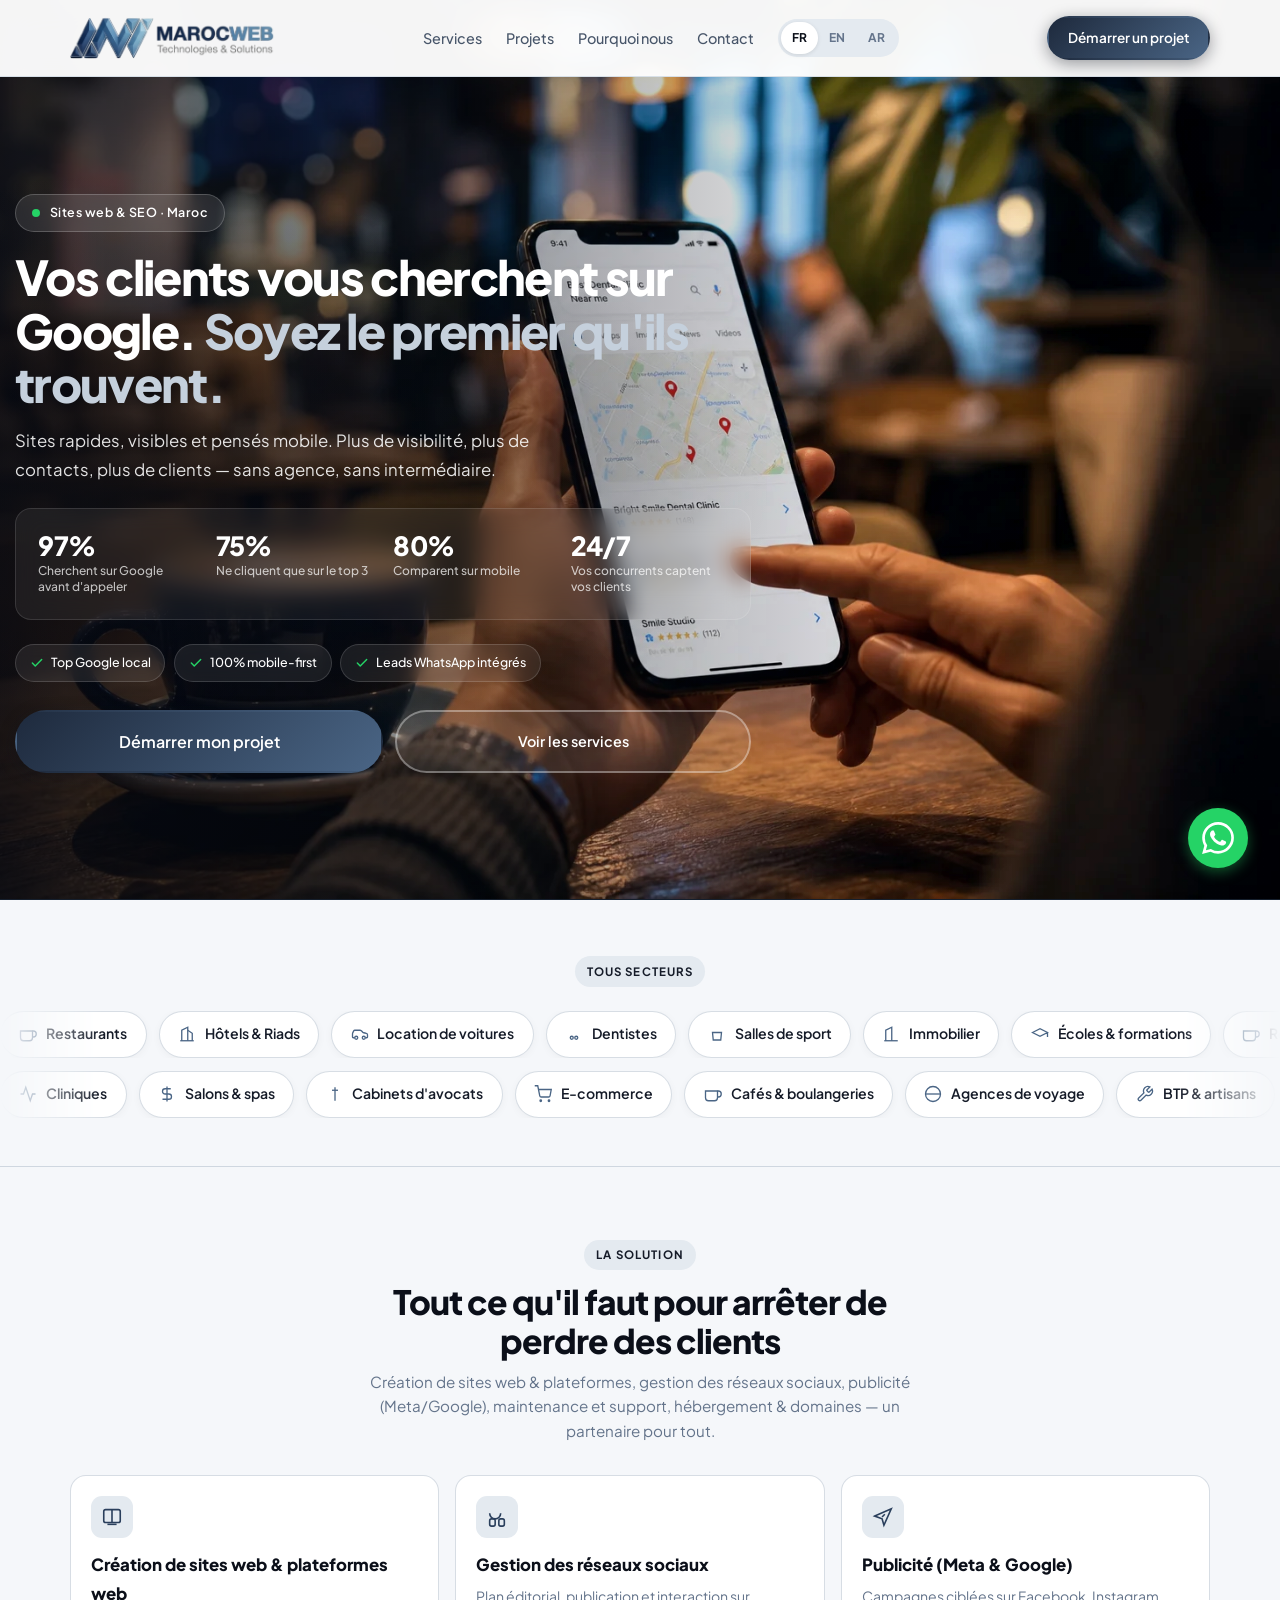
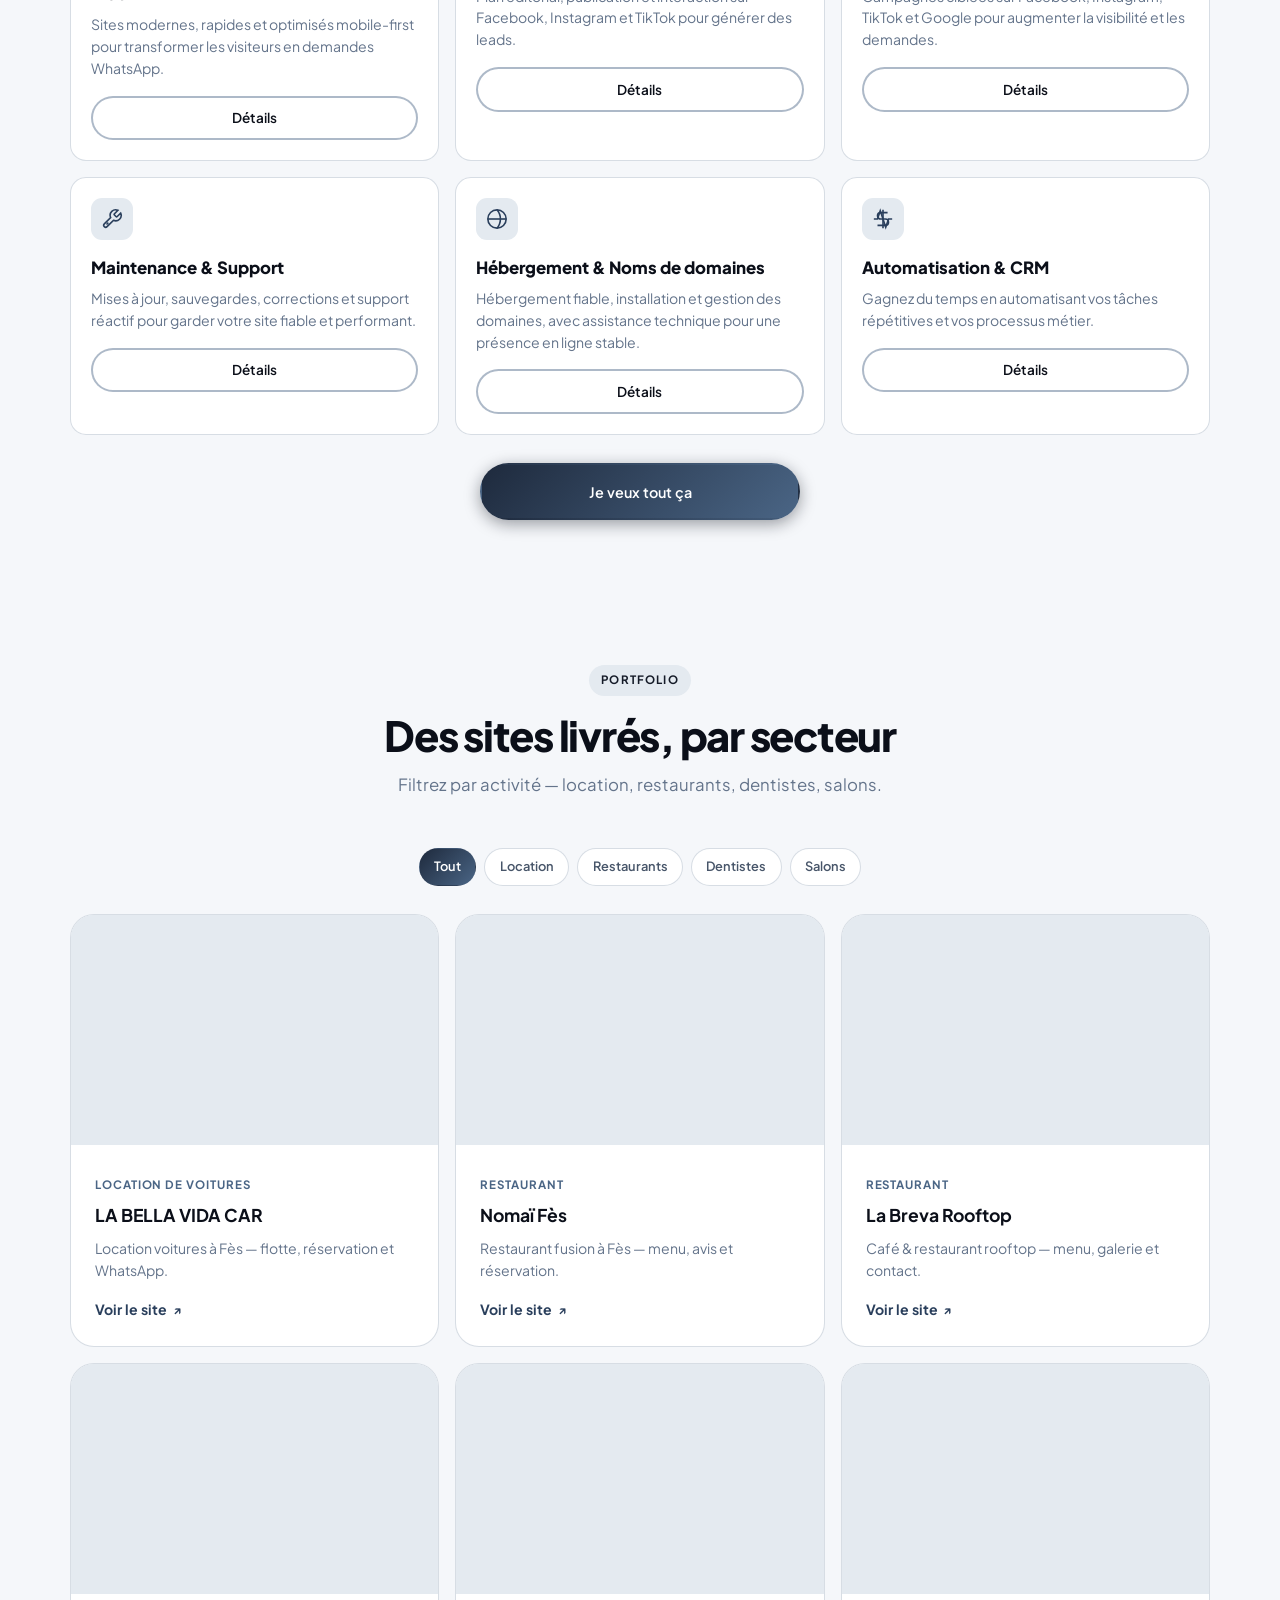
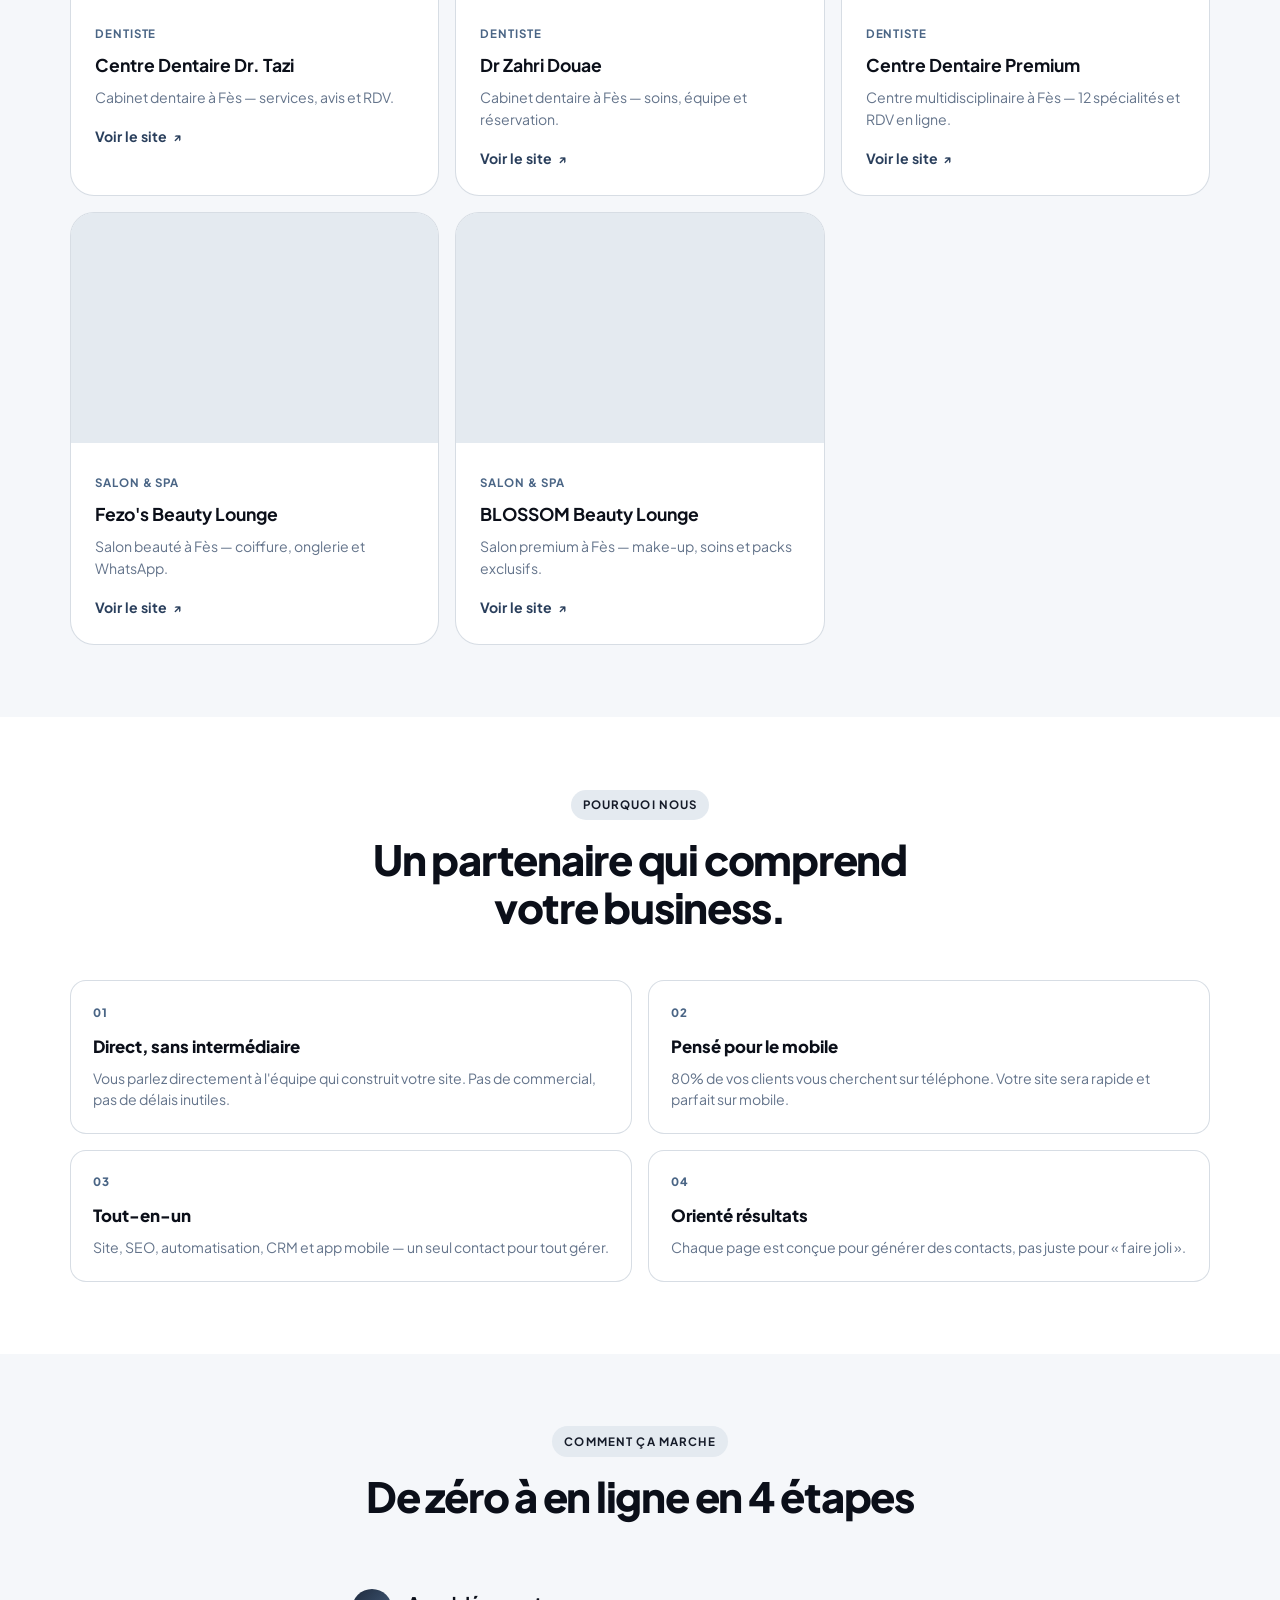
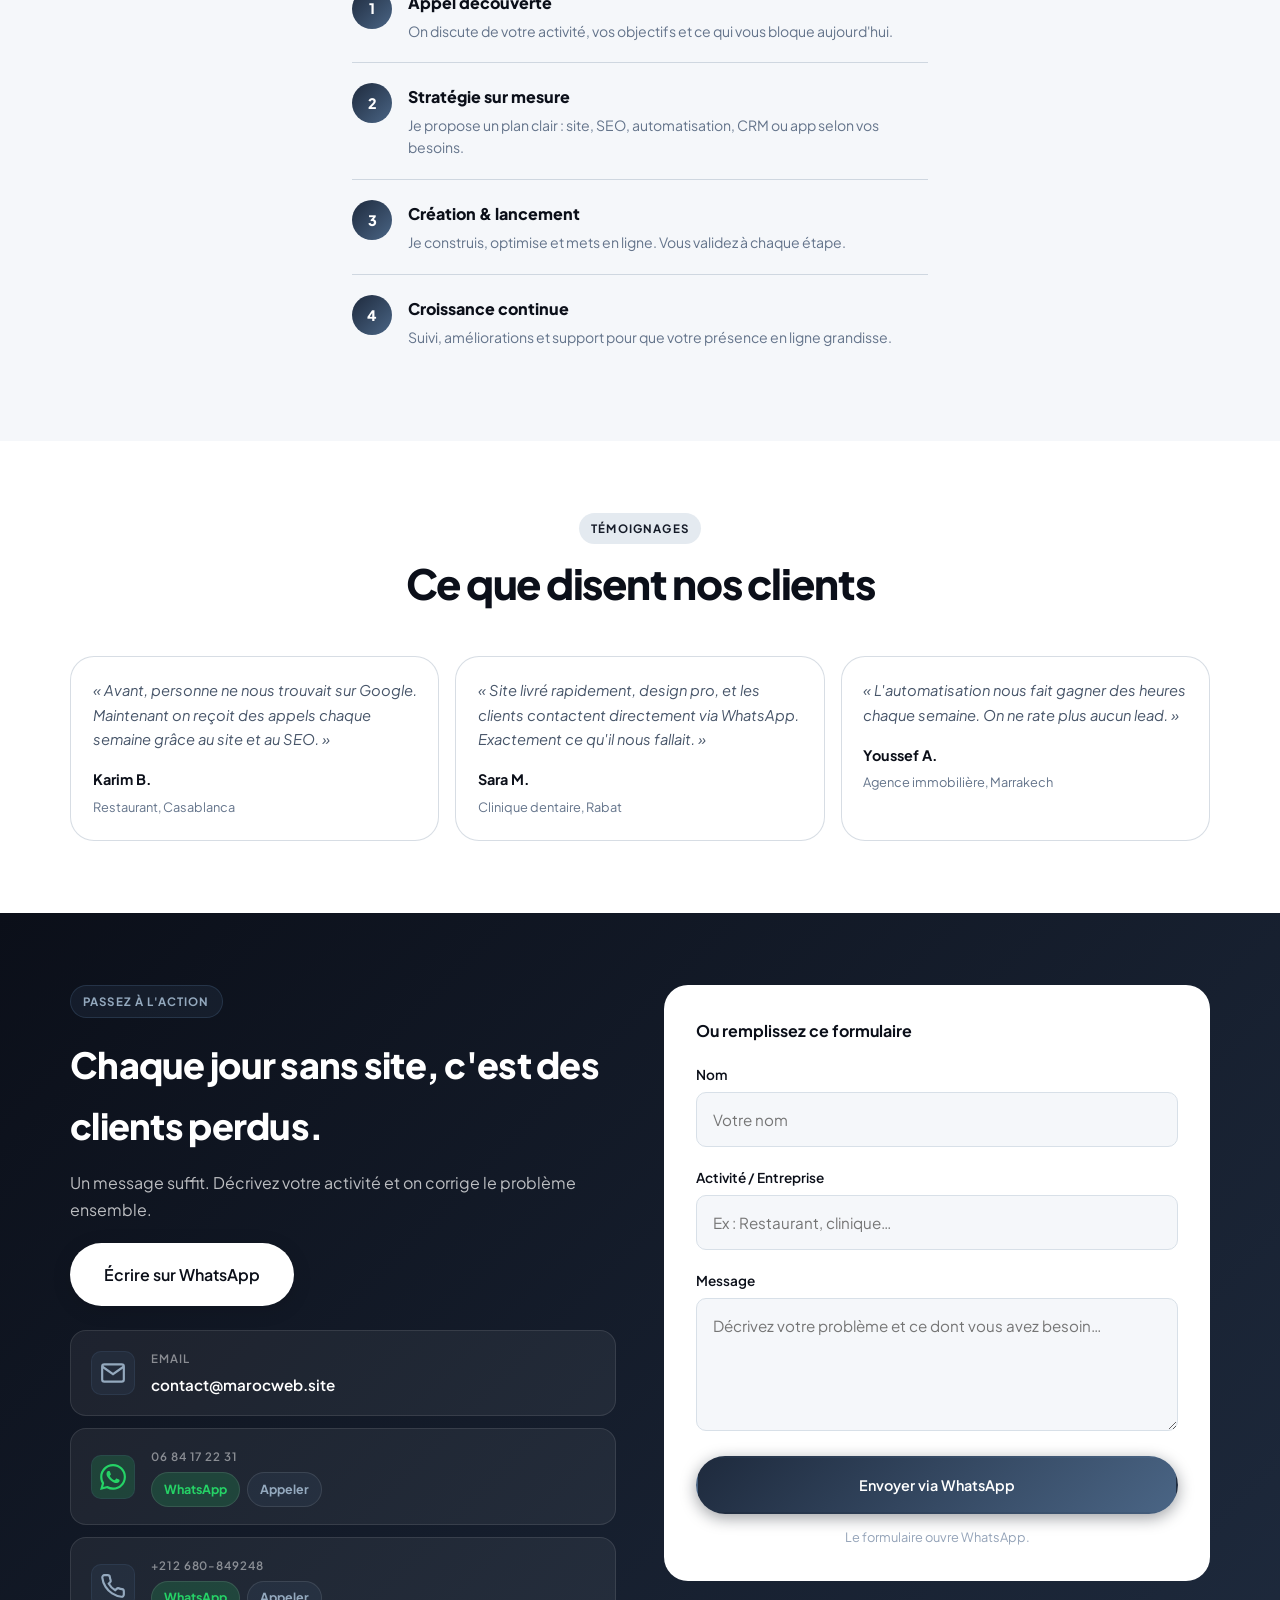
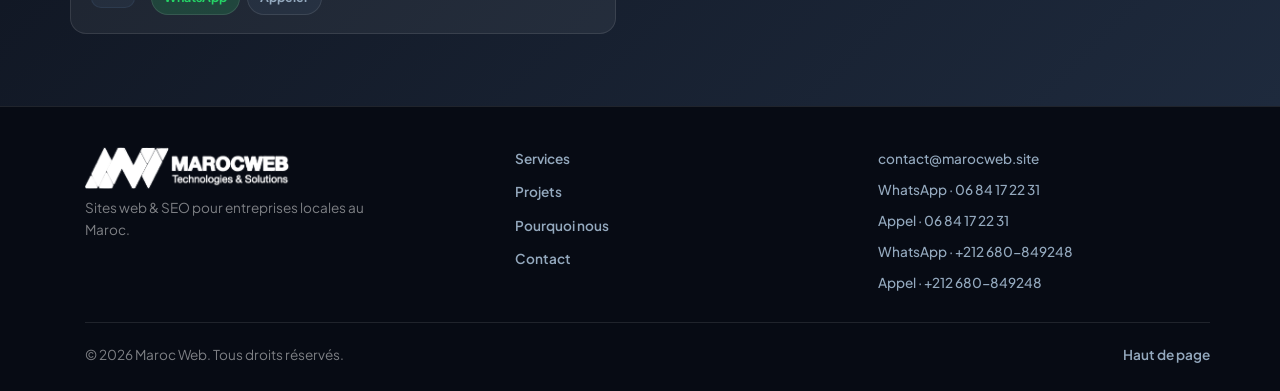
==== commit 4bc83bce: "Bust asset cache so deployed site loads latest CSS with phone button styles. Co-authored-by: Cursor " ====
--- a/index.html
+++ b/index.html
@@ -11,7 +11,7 @@
   <link rel="icon" href="assets/logo-maroc-web.webp" type="image/webp" />
   <link rel="icon" href="assets/logo-maroc-web.png" type="image/png" />
   <link rel="apple-touch-icon" href="assets/logo-maroc-web.png" />
-  <link rel="stylesheet" href="css/style.css" />
+  <link rel="stylesheet" href="css/style.css?v=20260708" />
   <script>
     (function () {
       var supported = { fr: 1, en: 1, ar: 1 };
@@ -445,8 +445,8 @@
     <svg width="32" height="32" viewBox="0 0 24 24" fill="currentColor"><path d="M17.472 14.382c-.297-.149-1.758-.867-2.03-.967-.273-.099-.471-.148-.67.15-.197.297-.767.966-.94 1.164-.173.199-.347.223-.644.075-.297-.15-1.255-.463-2.39-1.475-.883-.788-1.48-1.761-1.653-2.059-.173-.297-.018-.458.13-.606.134-.133.298-.347.446-.52.149-.174.198-.298.298-.497.099-.198.05-.371-.025-.52-.075-.149-.669-1.612-.916-2.207-.242-.579-.487-.5-.669-.51-.173-.008-.371-.01-.57-.01-.198 0-.52.074-.792.372-.272.297-1.04 1.016-1.04 2.479 0 1.462 1.065 2.875 1.213 3.074.149.198 2.096 3.2 5.077 4.487.709.306 1.262.489 1.694.625.712.227 1.36.195 1.871.118.571-.085 1.758-.719 2.006-1.413.248-.694.248-1.289.173-1.413-.074-.124-.272-.198-.57-.347m-5.421 7.403h-.004a9.87 9.87 0 01-5.031-1.378l-.361-.214-3.741.982.998-3.648-.235-.374a9.86 9.86 0 01-1.51-5.26c.001-5.45 4.436-9.884 9.888-9.884 2.64 0 5.122 1.03 6.988 2.898a9.825 9.825 0 012.893 6.994c-.003 5.45-4.435 9.884-9.885 9.884m8.413-18.297A11.815 11.815 0 0012.05 0C5.495 0 .16 5.335.157 11.892c0 2.096.547 4.142 1.588 5.945L.057 24l6.305-1.654a11.882 11.882 0 005.683 1.448h.005c6.554 0 11.89-5.335 11.893-11.893a11.821 11.821 0 00-3.48-8.413z"/></svg>
   </a>
 
-  <script src="js/i18n.js"></script>
-  <script src="js/projects.js"></script>
-  <script src="js/main.js"></script>
+  <script src="js/i18n.js?v=20260708"></script>
+  <script src="js/projects.js?v=20260708"></script>
+  <script src="js/main.js?v=20260708"></script>
 </body>
 </html>
--- a/css/style.css
+++ b/css/style.css
@@ -895,6 +895,77 @@
   object-fit: cover;
 }
 
+.service-benefits {
+  max-width: 56rem;
+  margin: 2rem auto 1.5rem;
+  padding: 0 1rem;
+}
+
+.service-benefits-header {
+  text-align: center;
+  max-width: 40rem;
+  margin: 0 auto 1.5rem;
+}
+
+.service-benefits-header h3 {
+  font-size: clamp(1.35rem, 4vw, 1.85rem);
+  font-weight: 800;
+  letter-spacing: -0.03em;
+  color: var(--navy);
+  margin-bottom: 0.65rem;
+  line-height: 1.2;
+}
+
+.service-benefits-header p {
+  font-size: 0.95rem;
+  color: var(--gray-500);
+  line-height: 1.65;
+}
+
+.service-benefits-grid {
+  display: grid;
+  grid-template-columns: 1fr;
+  gap: 0.85rem;
+}
+
+.service-benefit-card {
+  background: var(--white);
+  border: 1px solid var(--brand-border);
+  border-radius: var(--radius);
+  padding: 1.2rem 1.25rem;
+  transition: border-color 0.25s, box-shadow 0.25s;
+}
+
+.service-benefit-card:hover {
+  border-color: var(--brand-border-strong);
+  box-shadow: var(--shadow);
+}
+
+.service-benefit-card h4 {
+  font-size: 1rem;
+  font-weight: 800;
+  color: var(--navy);
+  margin-bottom: 0.4rem;
+  line-height: 1.3;
+}
+
+.service-benefit-card p {
+  font-size: 0.88rem;
+  color: var(--gray-500);
+  line-height: 1.6;
+}
+
+[dir="rtl"] .service-benefit-card {
+  text-align: right;
+}
+
+@media (min-width: 640px) {
+  .service-benefits-grid {
+    grid-template-columns: repeat(2, 1fr);
+    gap: 1rem;
+  }
+}
+
 /* ===== Service channel icons ===== */
 .service-channel-icons {
   display: flex;
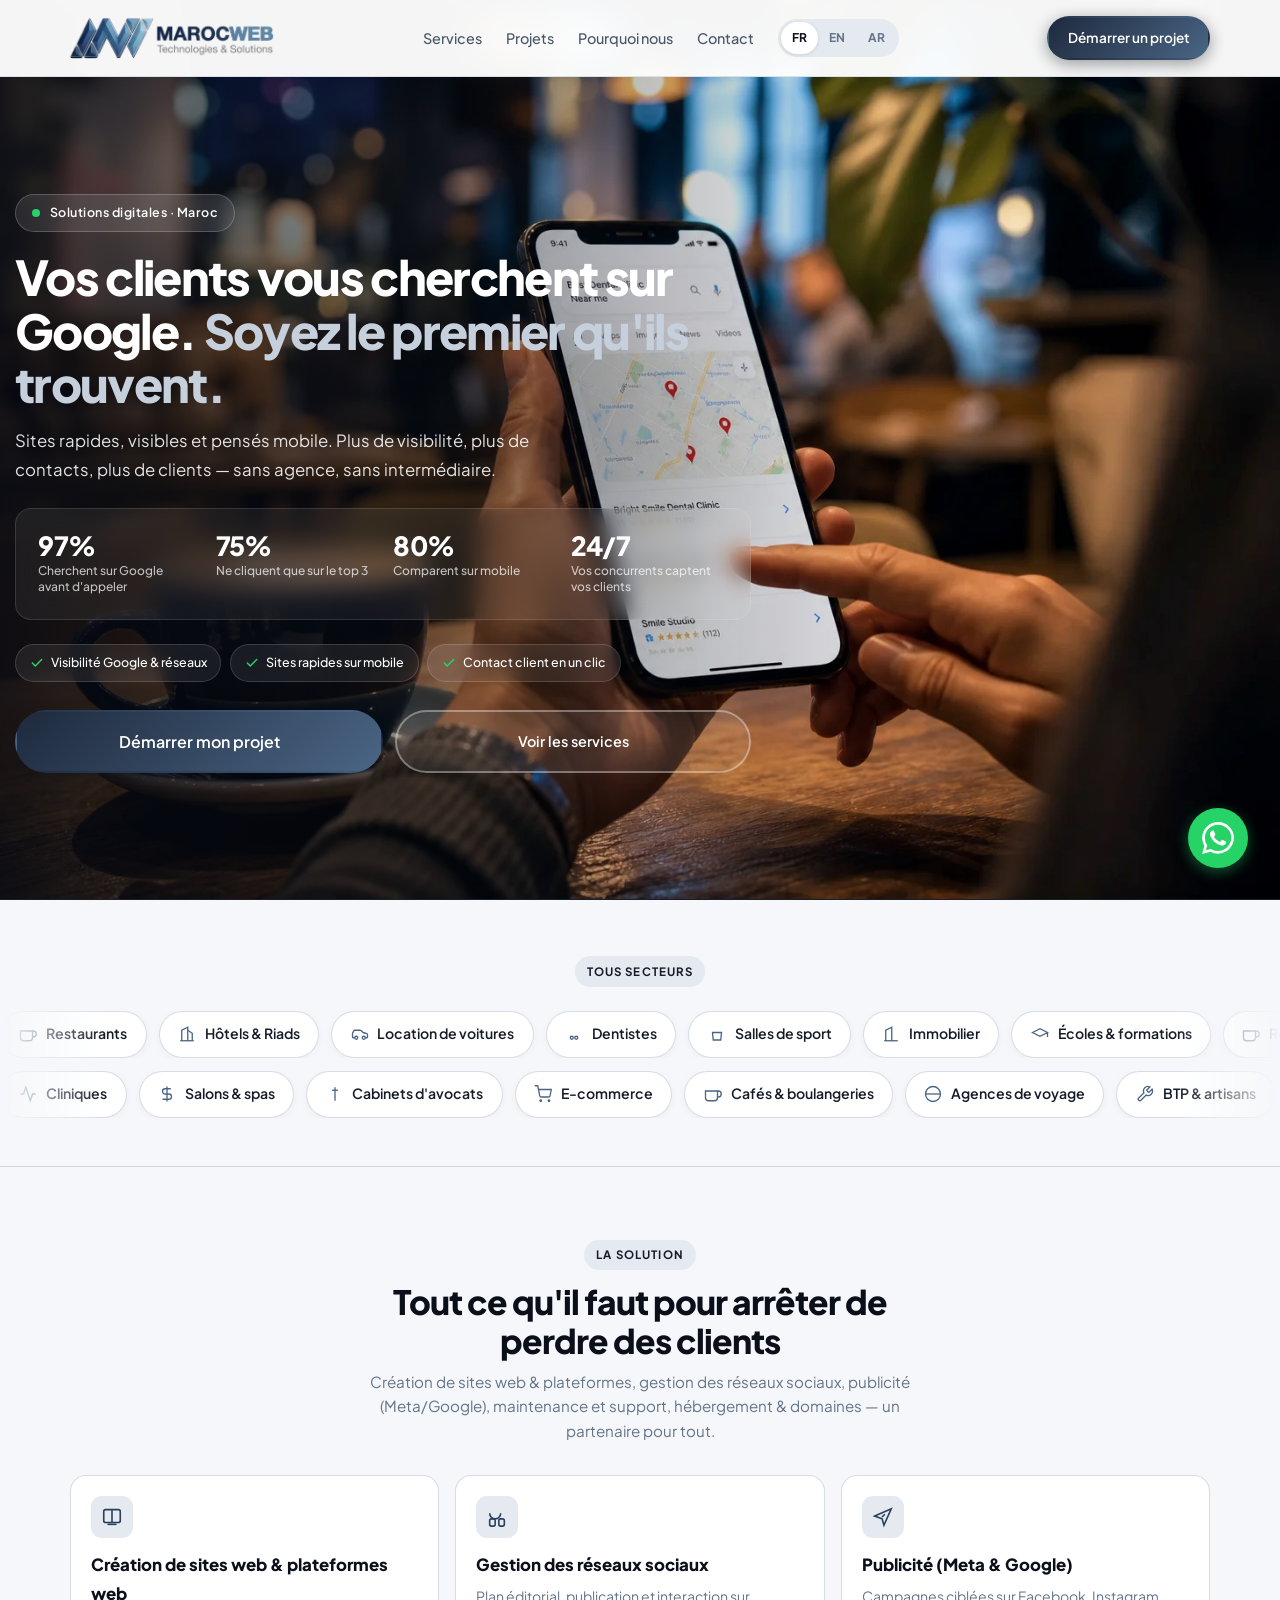
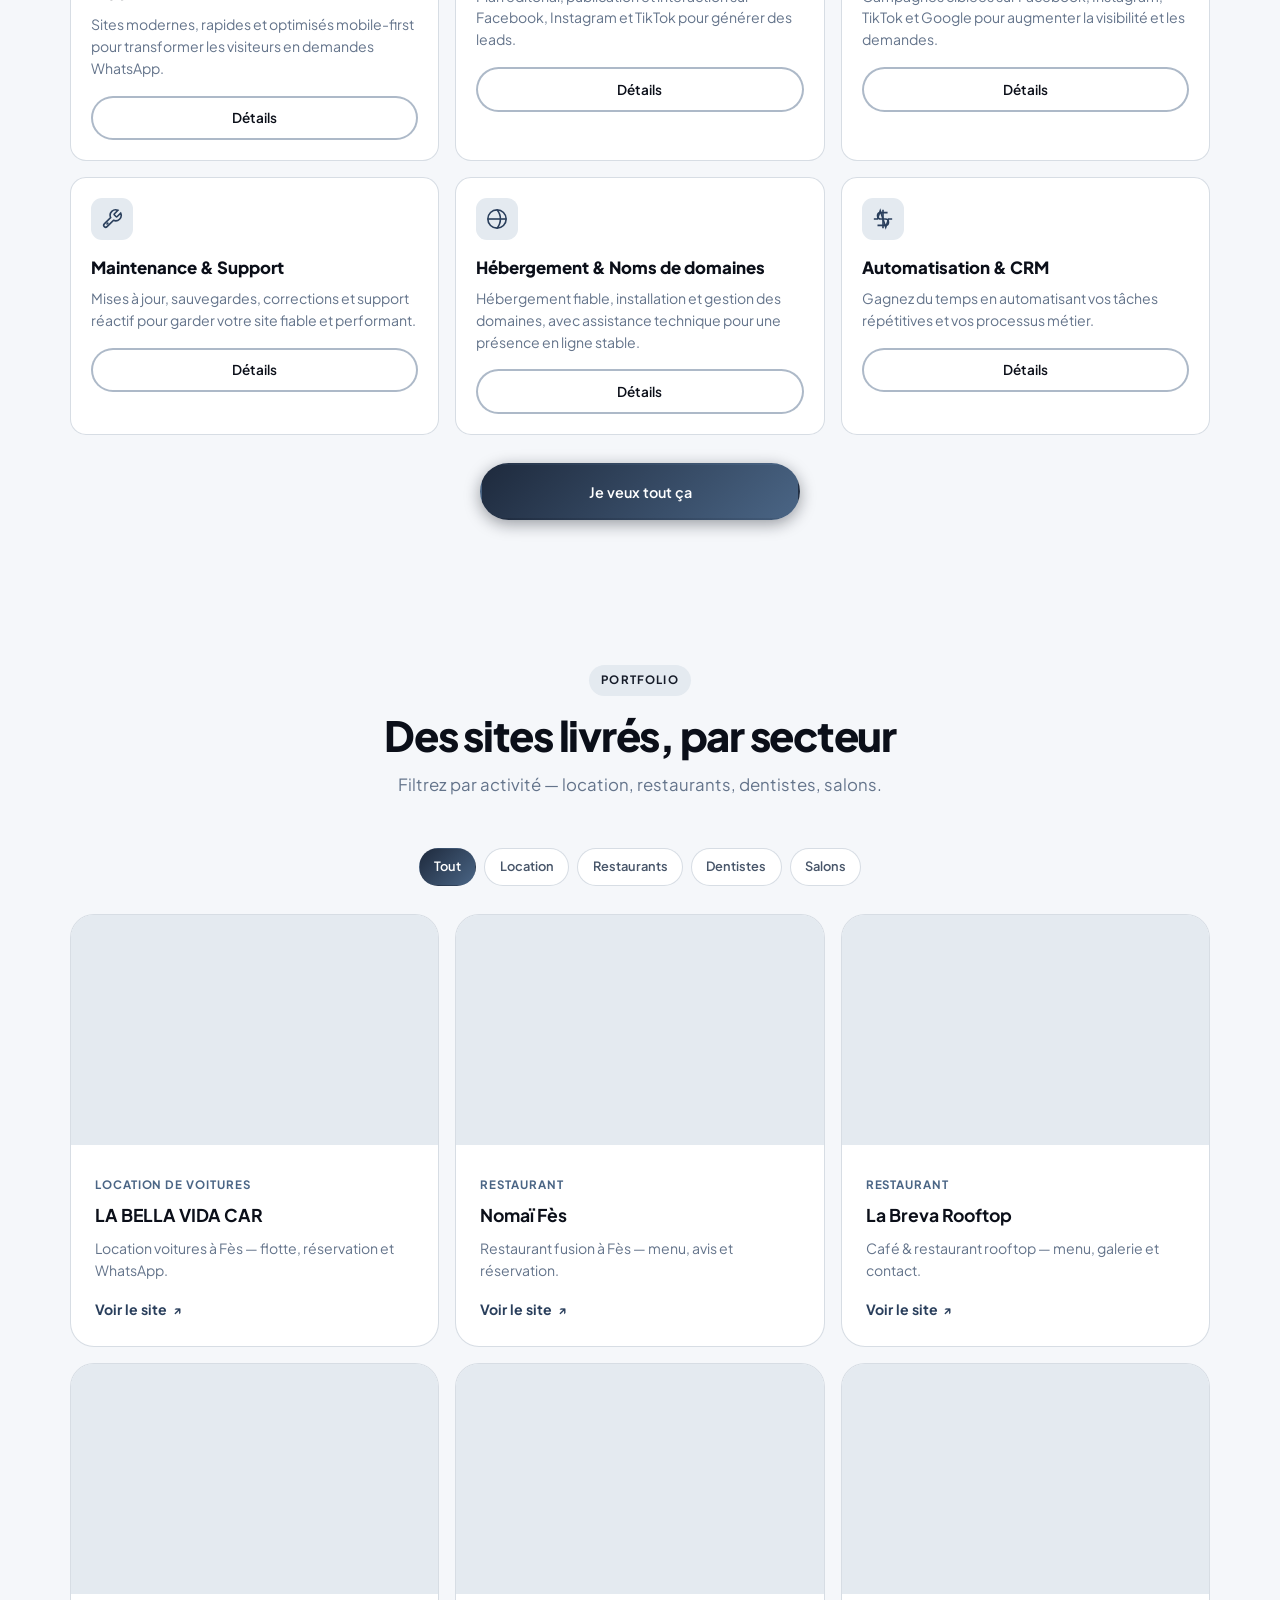
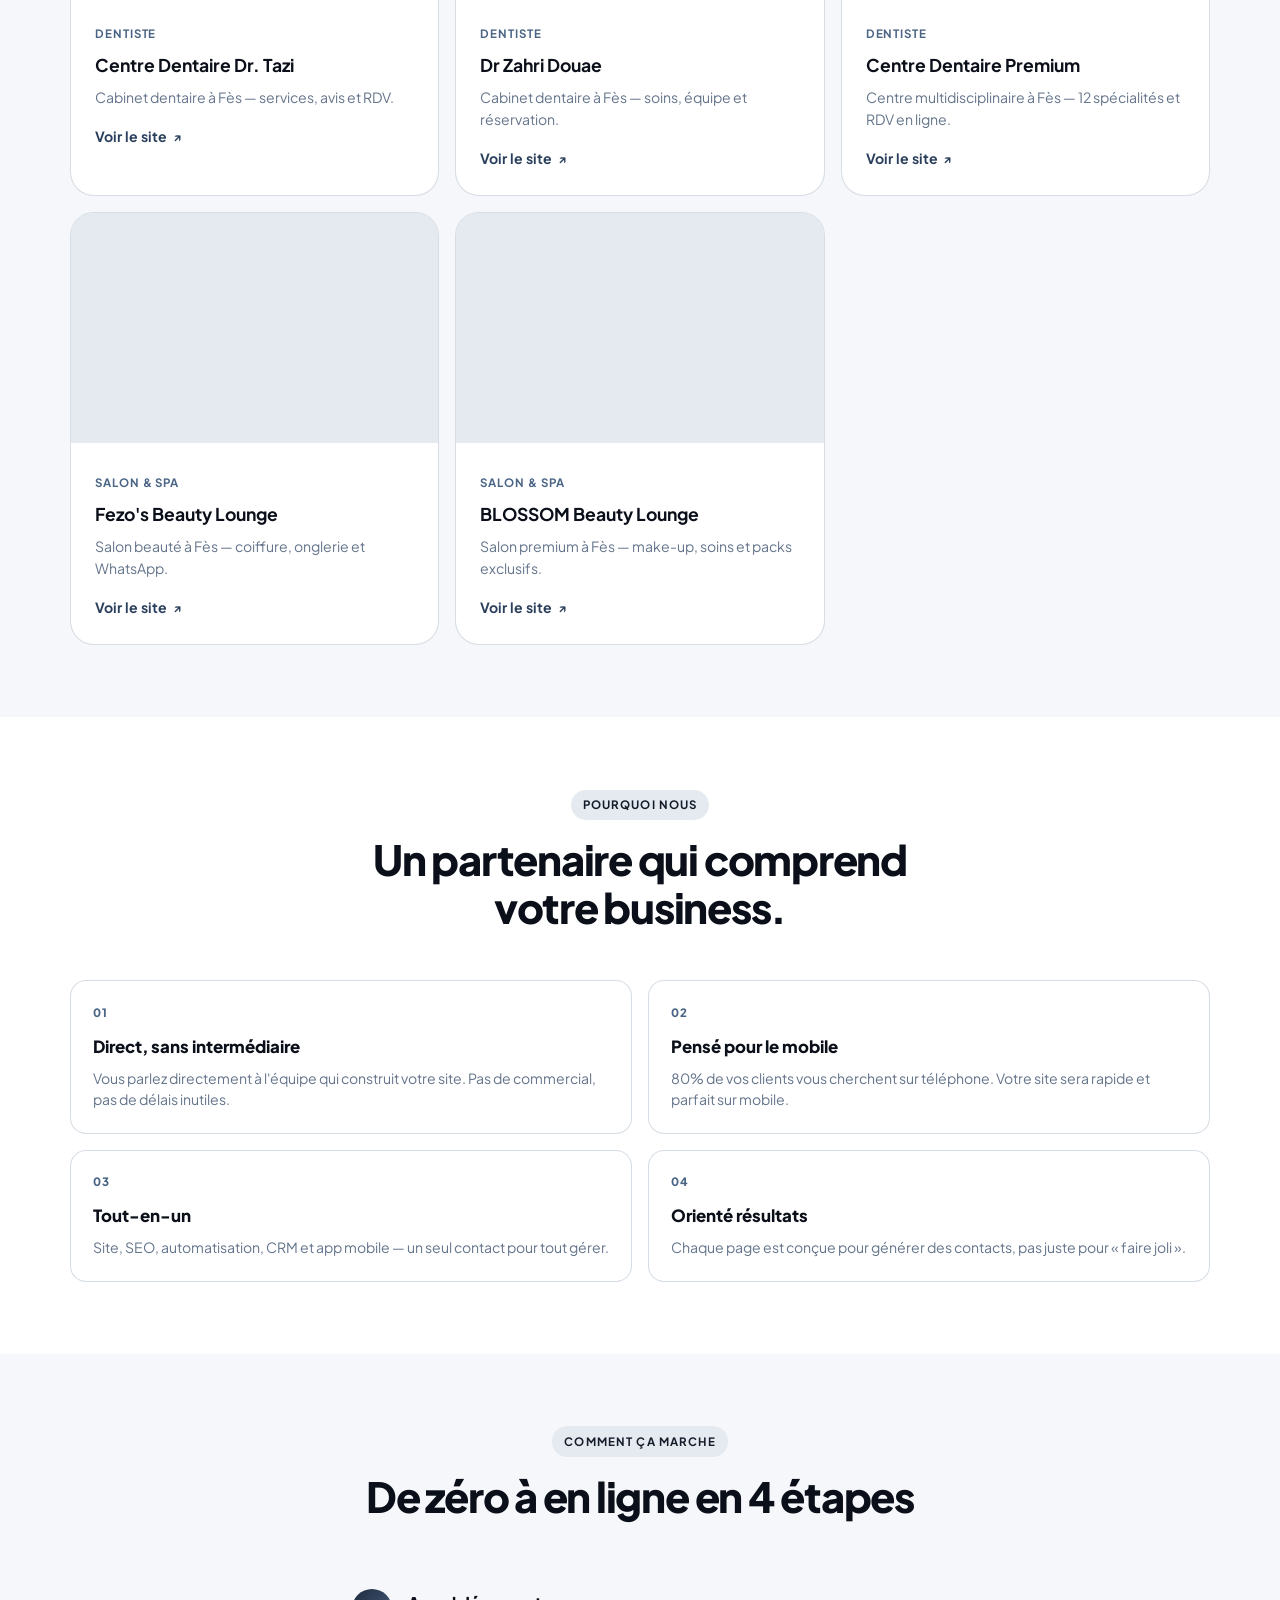
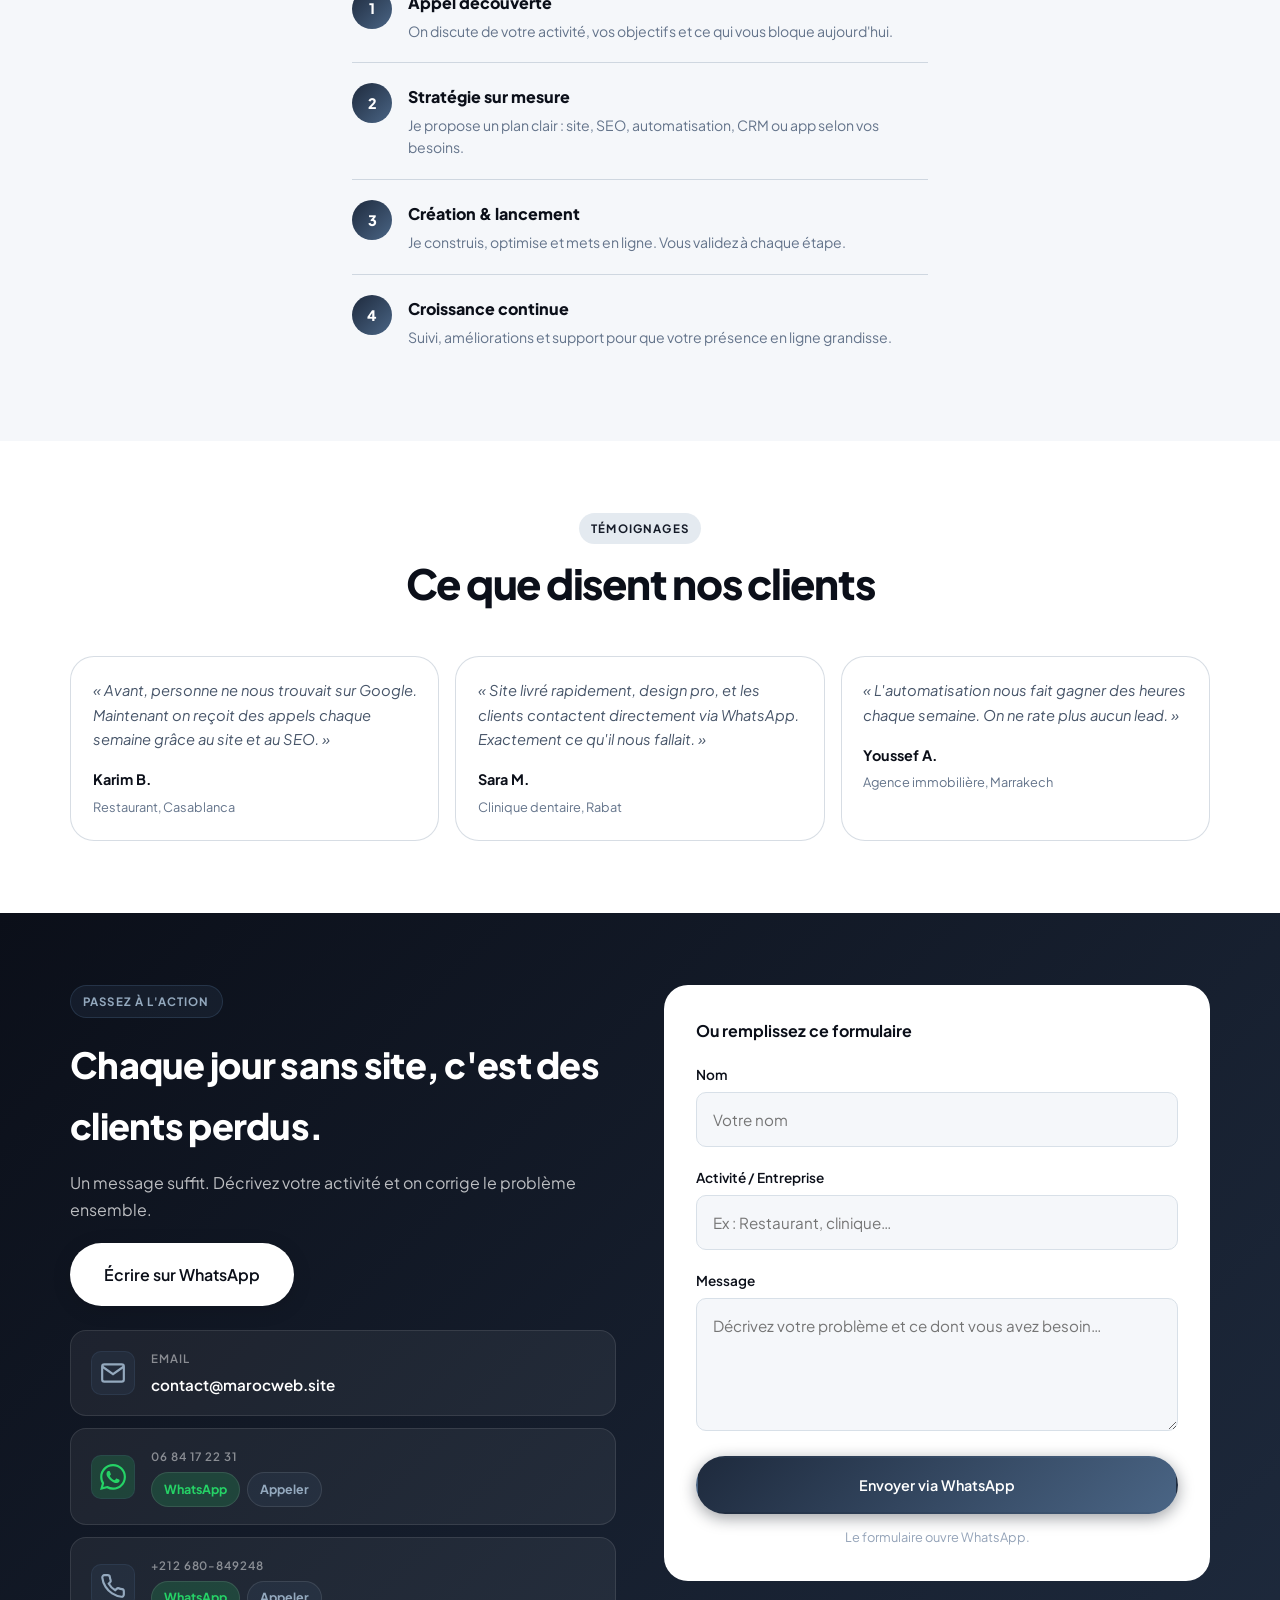
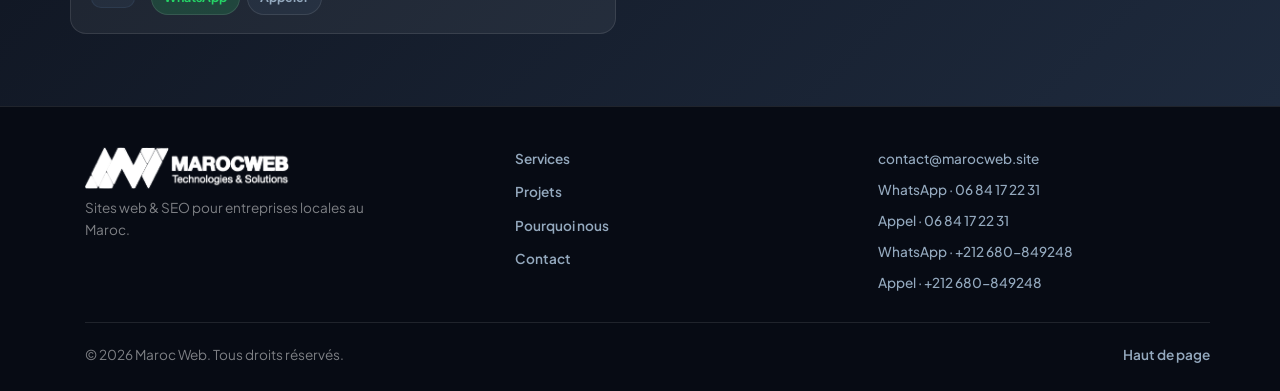
==== commit 6cc83643: "Refresh site title, hero badge, and feature pills with broader digital marketing copy. Co-authored-b" ====
--- a/index.html
+++ b/index.html
@@ -4,7 +4,7 @@
   <meta charset="UTF-8" />
   <meta name="viewport" content="width=device-width, initial-scale=1.0" />
   <meta name="description" content="Sites web, SEO, automatisation, CRM et applications mobiles pour entreprises locales au Maroc." id="metaDesc" />
-  <title>Maroc Web — Développeur Web</title>
+  <title>Maroc Web — Sites web & marketing digital</title>
   <link rel="preconnect" href="https://fonts.googleapis.com" />
   <link rel="preconnect" href="https://fonts.gstatic.com" crossorigin />
   <link href="https://fonts.googleapis.com/css2?family=Plus+Jakarta+Sans:wght@400;500;600;700;800&family=Cairo:wght@400;600;700;800&display=swap" rel="stylesheet" />
@@ -68,7 +68,7 @@
         <div class="hero-content reveal">
           <div class="hero-badge">
             <span class="pulse-dot"></span>
-            <span data-i18n="hero_badge">Sites web & SEO · Maroc</span>
+            <span data-i18n="hero_badge">Solutions digitales · Maroc</span>
           </div>
           <h1>
             <span data-i18n="hero_title">Vos clients vous cherchent sur Google.</span>
@@ -98,15 +98,15 @@
           <div class="hero-features">
             <div class="feature-pill">
               <svg viewBox="0 0 24 24" fill="none" stroke="currentColor" stroke-width="2.5" stroke-linecap="round" stroke-linejoin="round"><polyline points="20 6 9 17 4 12"></polyline></svg>
-              <span data-i18n="hero_feat1">Top Google local</span>
+              <span data-i18n="hero_feat1">Visibilité Google & réseaux</span>
             </div>
             <div class="feature-pill">
               <svg viewBox="0 0 24 24" fill="none" stroke="currentColor" stroke-width="2.5" stroke-linecap="round" stroke-linejoin="round"><polyline points="20 6 9 17 4 12"></polyline></svg>
-              <span data-i18n="hero_feat2">100% mobile-first</span>
+              <span data-i18n="hero_feat2">Sites rapides sur mobile</span>
             </div>
             <div class="feature-pill">
               <svg viewBox="0 0 24 24" fill="none" stroke="currentColor" stroke-width="2.5" stroke-linecap="round" stroke-linejoin="round"><polyline points="20 6 9 17 4 12"></polyline></svg>
-              <span data-i18n="hero_feat3">Leads WhatsApp intégrés</span>
+              <span data-i18n="hero_feat3">Contact client en un clic</span>
             </div>
           </div>
 
@@ -445,7 +445,7 @@
     <svg width="32" height="32" viewBox="0 0 24 24" fill="currentColor"><path d="M17.472 14.382c-.297-.149-1.758-.867-2.03-.967-.273-.099-.471-.148-.67.15-.197.297-.767.966-.94 1.164-.173.199-.347.223-.644.075-.297-.15-1.255-.463-2.39-1.475-.883-.788-1.48-1.761-1.653-2.059-.173-.297-.018-.458.13-.606.134-.133.298-.347.446-.52.149-.174.198-.298.298-.497.099-.198.05-.371-.025-.52-.075-.149-.669-1.612-.916-2.207-.242-.579-.487-.5-.669-.51-.173-.008-.371-.01-.57-.01-.198 0-.52.074-.792.372-.272.297-1.04 1.016-1.04 2.479 0 1.462 1.065 2.875 1.213 3.074.149.198 2.096 3.2 5.077 4.487.709.306 1.262.489 1.694.625.712.227 1.36.195 1.871.118.571-.085 1.758-.719 2.006-1.413.248-.694.248-1.289.173-1.413-.074-.124-.272-.198-.57-.347m-5.421 7.403h-.004a9.87 9.87 0 01-5.031-1.378l-.361-.214-3.741.982.998-3.648-.235-.374a9.86 9.86 0 01-1.51-5.26c.001-5.45 4.436-9.884 9.888-9.884 2.64 0 5.122 1.03 6.988 2.898a9.825 9.825 0 012.893 6.994c-.003 5.45-4.435 9.884-9.885 9.884m8.413-18.297A11.815 11.815 0 0012.05 0C5.495 0 .16 5.335.157 11.892c0 2.096.547 4.142 1.588 5.945L.057 24l6.305-1.654a11.882 11.882 0 005.683 1.448h.005c6.554 0 11.89-5.335 11.893-11.893a11.821 11.821 0 00-3.48-8.413z"/></svg>
   </a>
 
-  <script src="js/i18n.js?v=20260708"></script>
+  <script src="js/i18n.js?v=20260709"></script>
   <script src="js/projects.js?v=20260708"></script>
   <script src="js/main.js?v=20260708"></script>
 </body>
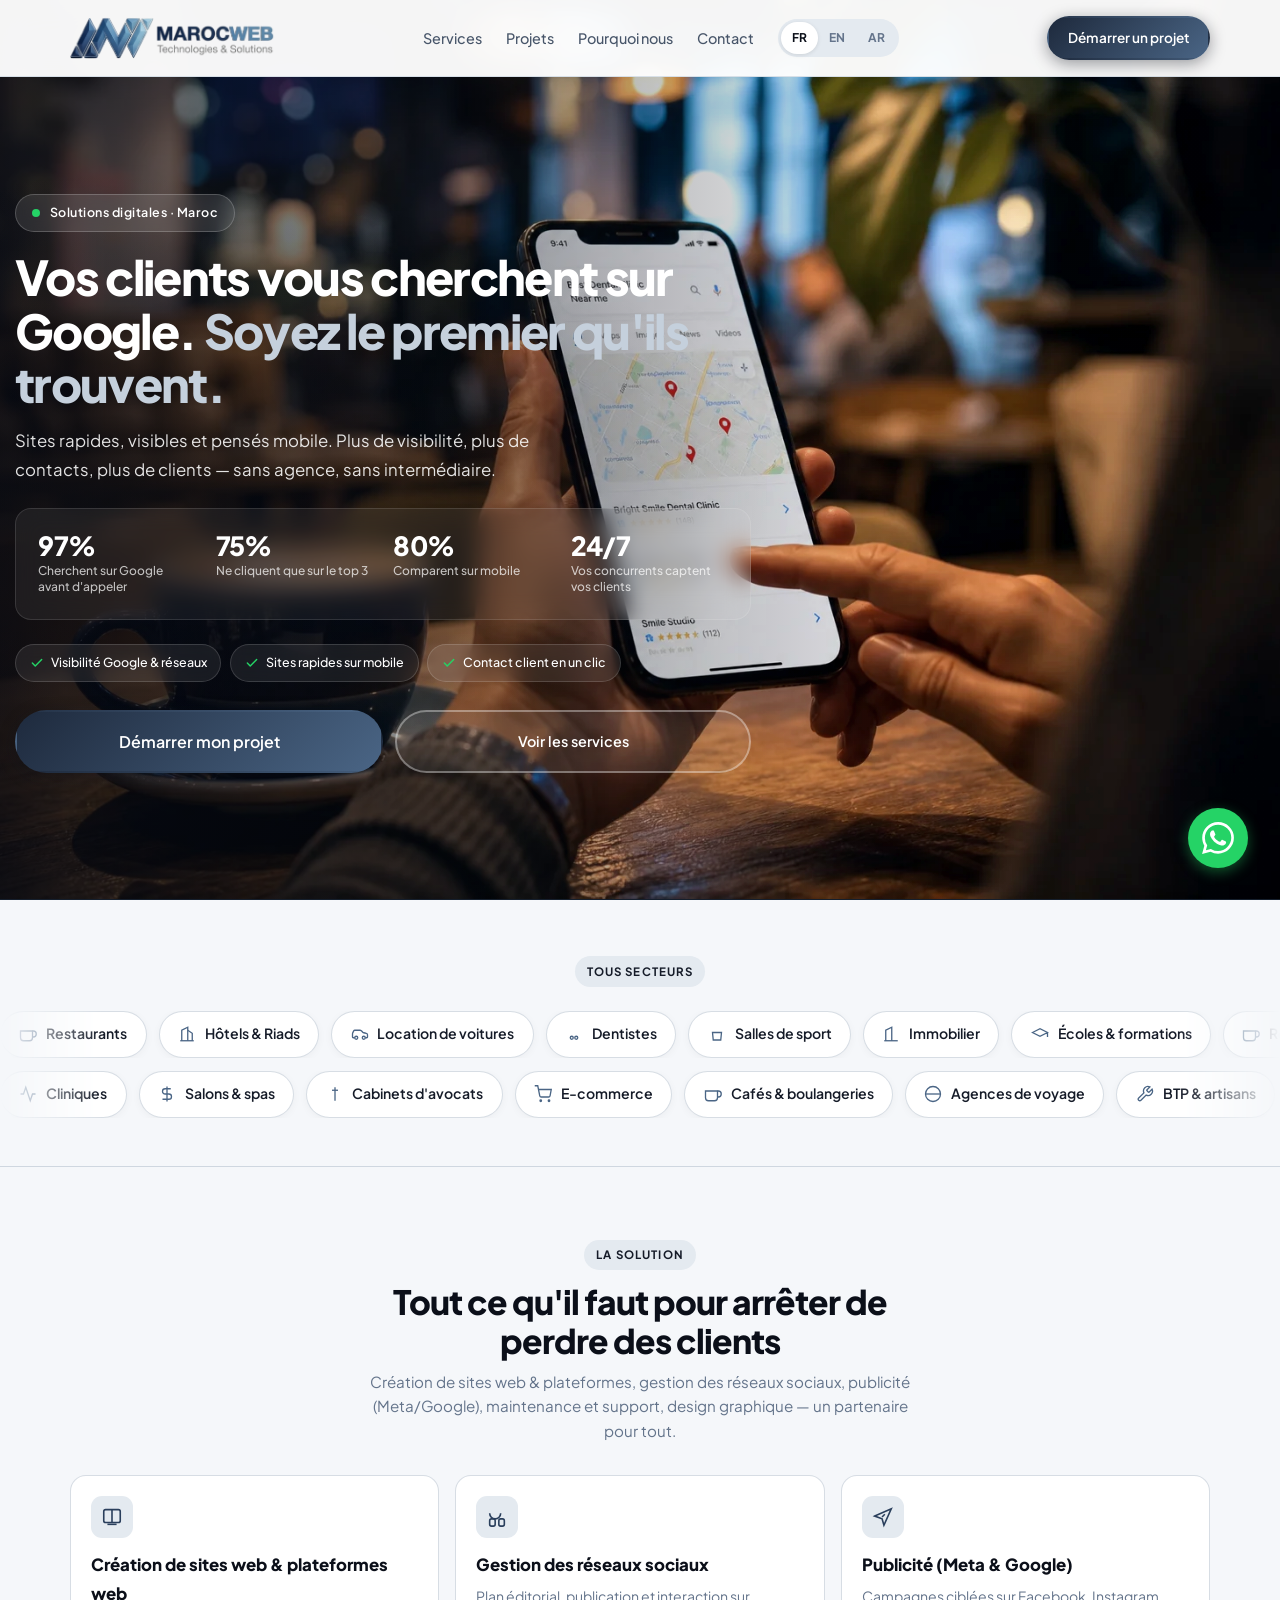
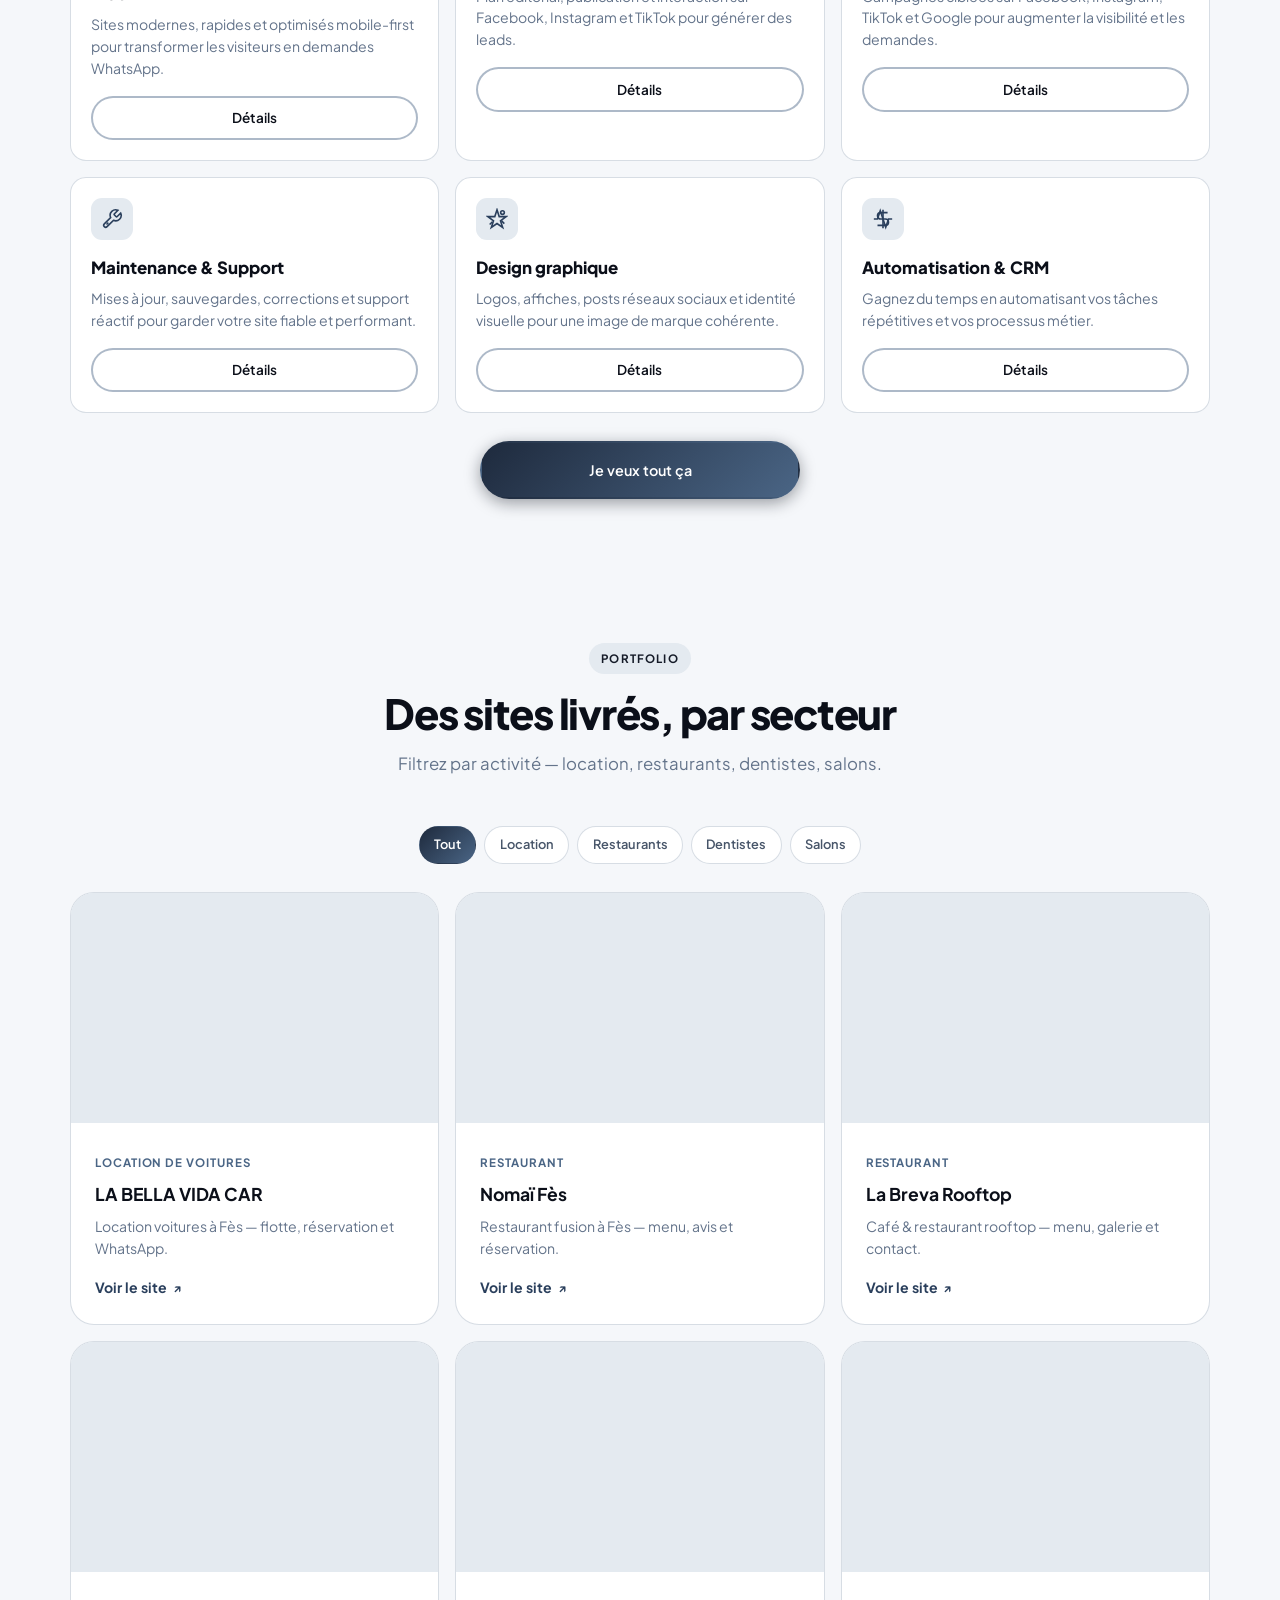
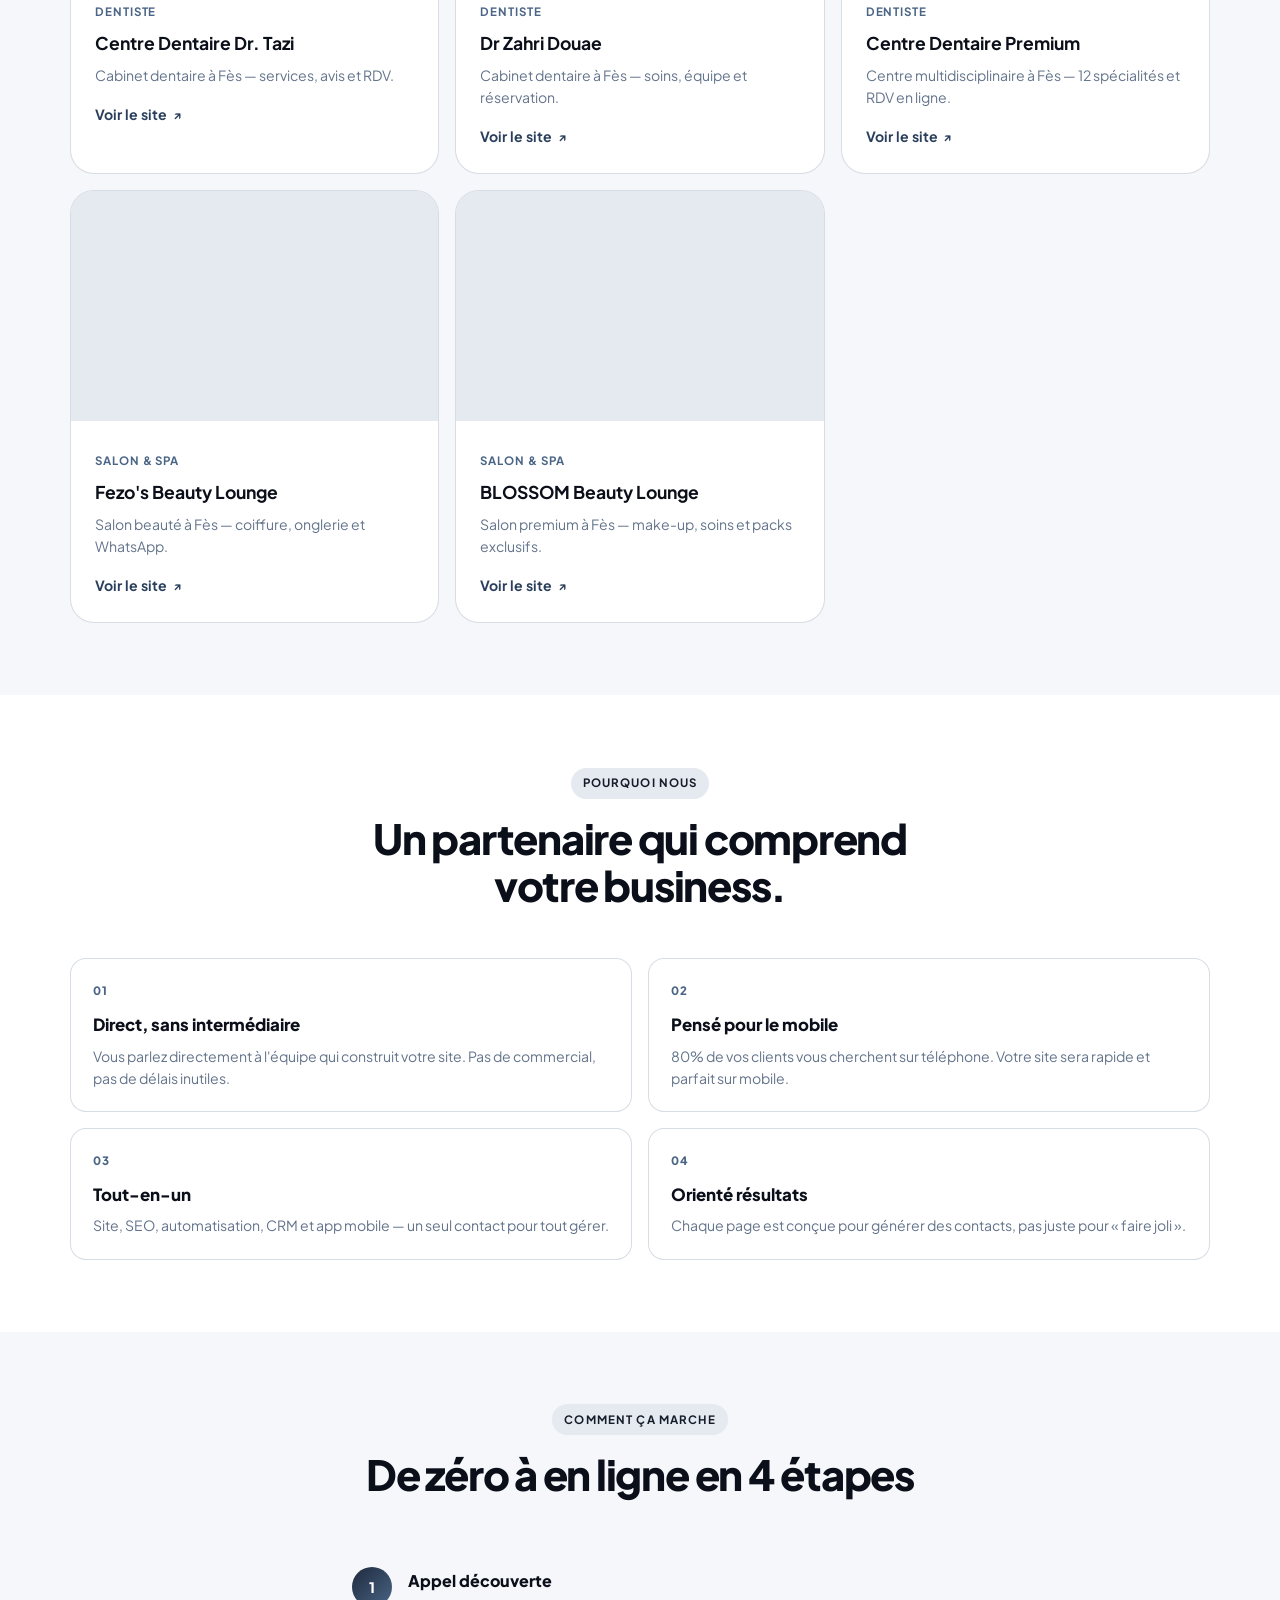
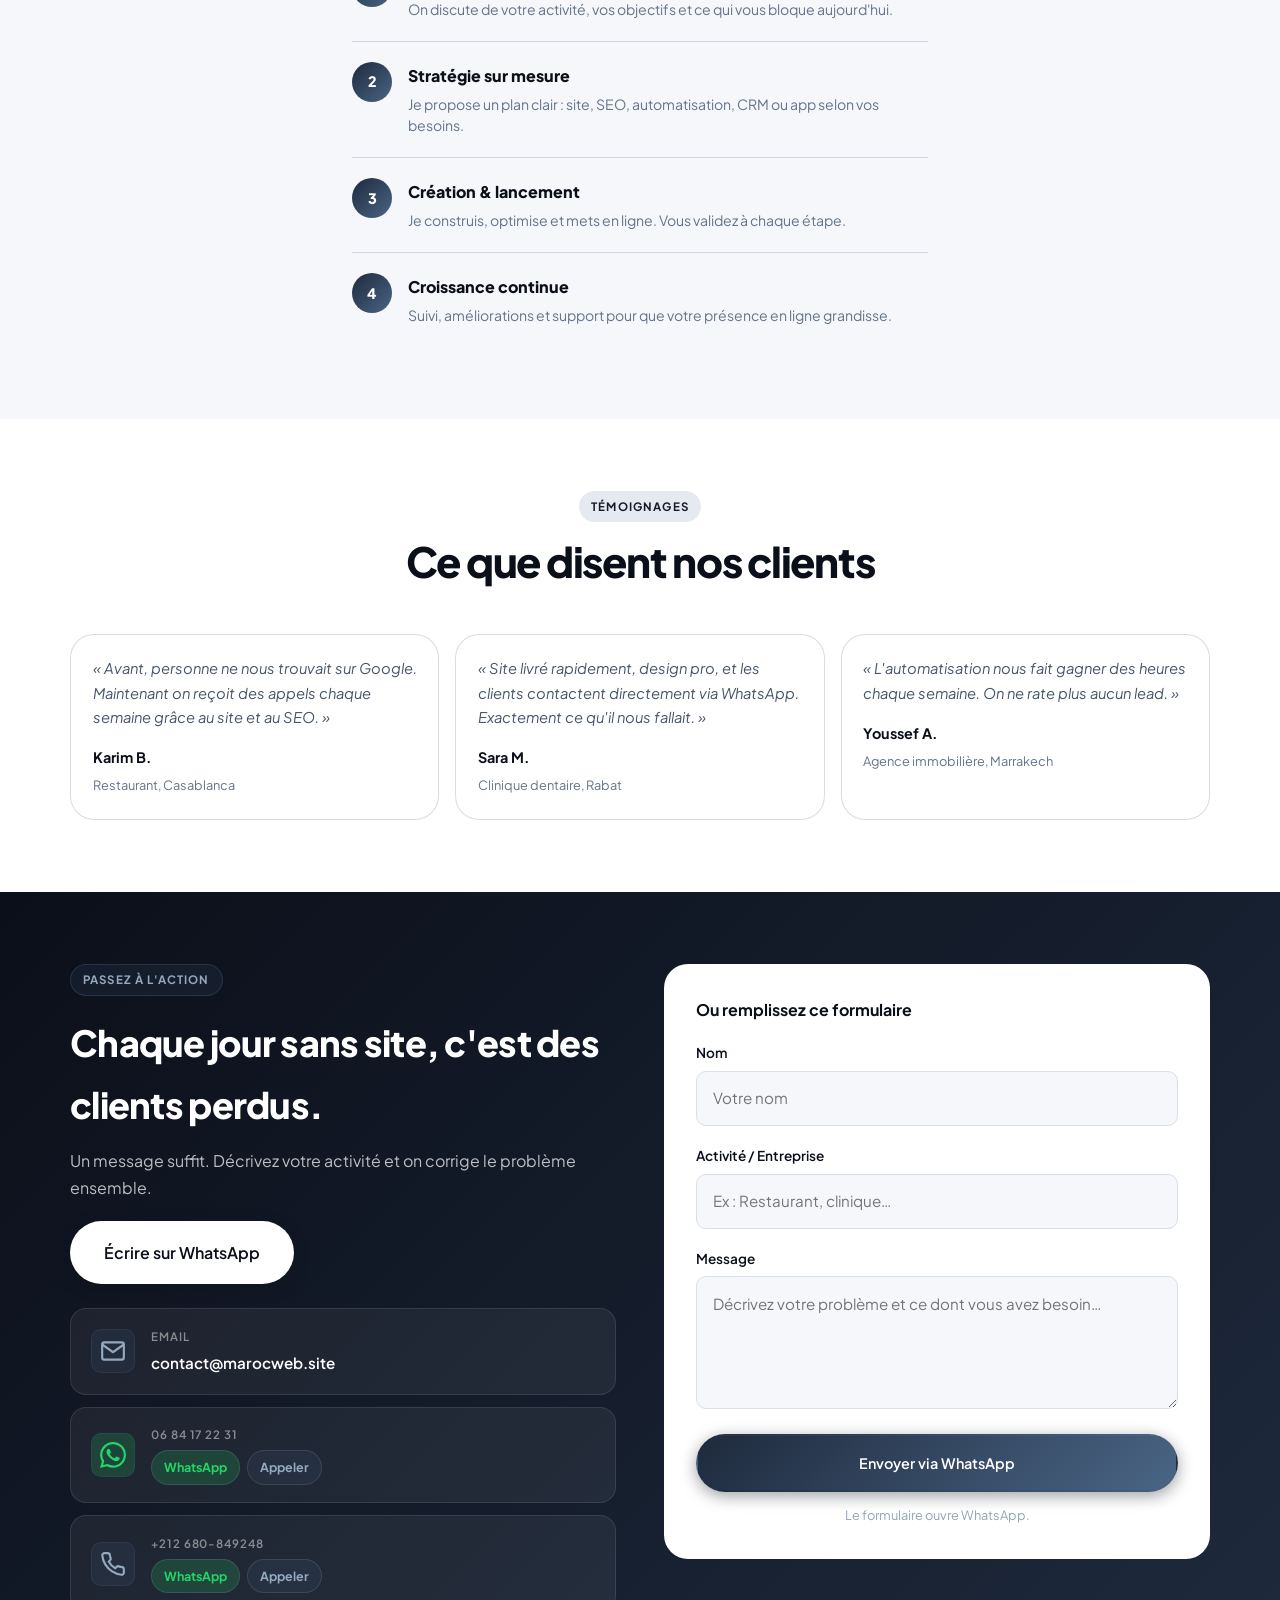
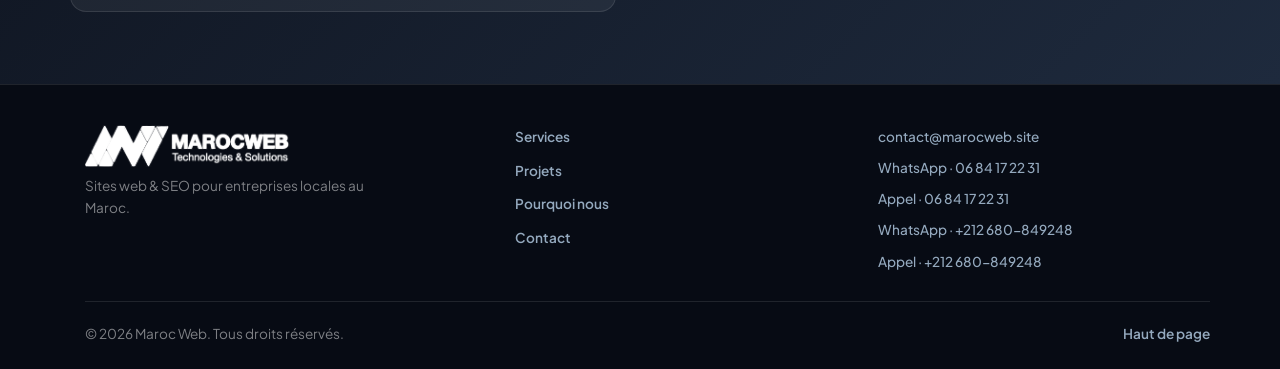
==== commit a4d79d21: "Replace hosting service with graphic design page, gallery images, and FR/EN/AR copy. Co-authored-by:" ====
--- a/index.html
+++ b/index.html
@@ -205,10 +205,10 @@
             <a href="maintenance-support/index.html" class="btn btn-outline btn-sm svc-details-btn" data-i18n="svc_details_btn">Détails</a>
           </article>
           <article class="svc-card reveal">
-            <div class="svc-card-icon"><svg width="22" height="22" viewBox="0 0 24 24" fill="none" stroke="currentColor" stroke-width="1.75"><circle cx="12" cy="12" r="10"/><path d="M2 12h20"/><path d="M12 2a15.3 15.3 0 0 1 0 20"/></svg></div>
-            <h3 data-i18n="svc5_title">Hébergement & Noms de domaines</h3>
-            <p data-i18n="svc5_desc">Hébergement fiable, installation, gestion des domaines et assistance technique pour votre présence en ligne.</p>
-            <a href="hosting-domains/index.html" class="btn btn-outline btn-sm svc-details-btn" data-i18n="svc_details_btn">Détails</a>
+            <div class="svc-card-icon"><svg width="22" height="22" viewBox="0 0 24 24" fill="none" stroke="currentColor" stroke-width="1.75"><path d="M12 2l2.4 7.4H22l-6.2 4.5 2.4 7.4L12 17l-6.2 4.3 2.4-7.4L2 9.4h7.6L12 2z"/><circle cx="18" cy="5" r="2"/><path d="M4 18l3-3"/><path d="M17 14l3 3"/></svg></div>
+            <h3 data-i18n="svc5_title">Design graphique</h3>
+            <p data-i18n="svc5_desc">Logos, affiches, posts réseaux sociaux et identité visuelle pour une image de marque cohérente.</p>
+            <a href="graphic-design/index.html" class="btn btn-outline btn-sm svc-details-btn" data-i18n="svc_details_btn">Détails</a>
           </article>
           <article class="svc-card reveal">
             <div class="svc-card-icon"><svg width="22" height="22" viewBox="0 0 24 24" fill="none" stroke="currentColor" stroke-width="1.75"><path d="M12 2v20M17 5H9.5a3.5 3.5 0 0 0 0 7h5a3.5 3.5 0 0 1 0 7H6"/><path d="M22 12h-4l-3 9L9 3l-3 9H2"/></svg></div>
--- a/css/style.css
+++ b/css/style.css
@@ -964,6 +964,93 @@
     grid-template-columns: repeat(2, 1fr);
     gap: 1rem;
   }
+
+  .design-gallery-grid {
+    grid-template-columns: repeat(2, 1fr);
+  }
+}
+
+.design-gallery {
+  max-width: 56rem;
+  margin: 2rem auto 1.5rem;
+  padding: 0 1rem;
+}
+
+.design-gallery-header {
+  text-align: center;
+  max-width: 40rem;
+  margin: 0 auto 1.5rem;
+}
+
+.design-gallery-header h3 {
+  font-size: clamp(1.35rem, 4vw, 1.85rem);
+  font-weight: 800;
+  letter-spacing: -0.03em;
+  color: var(--navy);
+  margin-bottom: 0.65rem;
+  line-height: 1.2;
+}
+
+.design-gallery-grid {
+  display: grid;
+  grid-template-columns: 1fr;
+  gap: 1rem;
+}
+
+.design-gallery-card {
+  background: var(--white);
+  border: 1px solid var(--brand-border);
+  border-radius: var(--radius);
+  overflow: hidden;
+  transition: border-color 0.25s, box-shadow 0.25s;
+}
+
+.design-gallery-card:hover {
+  border-color: var(--brand-border-strong);
+  box-shadow: var(--shadow);
+}
+
+.design-gallery-card img {
+  width: 100%;
+  aspect-ratio: 4 / 3;
+  object-fit: cover;
+  display: block;
+}
+
+.design-gallery-card--tall img {
+  aspect-ratio: 3 / 4;
+  object-position: top center;
+}
+
+.design-gallery-body {
+  padding: 1rem 1.15rem 1.15rem;
+}
+
+.design-gallery-body h4 {
+  font-size: 1rem;
+  font-weight: 800;
+  color: var(--navy);
+  margin-bottom: 0.35rem;
+}
+
+.design-gallery-body p {
+  font-size: 0.88rem;
+  color: var(--gray-500);
+  line-height: 1.6;
+}
+
+[dir="rtl"] .design-gallery-body {
+  text-align: right;
+}
+
+@media (min-width: 960px) {
+  .design-gallery-grid {
+    grid-template-columns: repeat(4, 1fr);
+  }
+
+  .design-gallery-card--tall img {
+    aspect-ratio: 3 / 4;
+  }
 }
 
 /* ===== Service channel icons ===== */
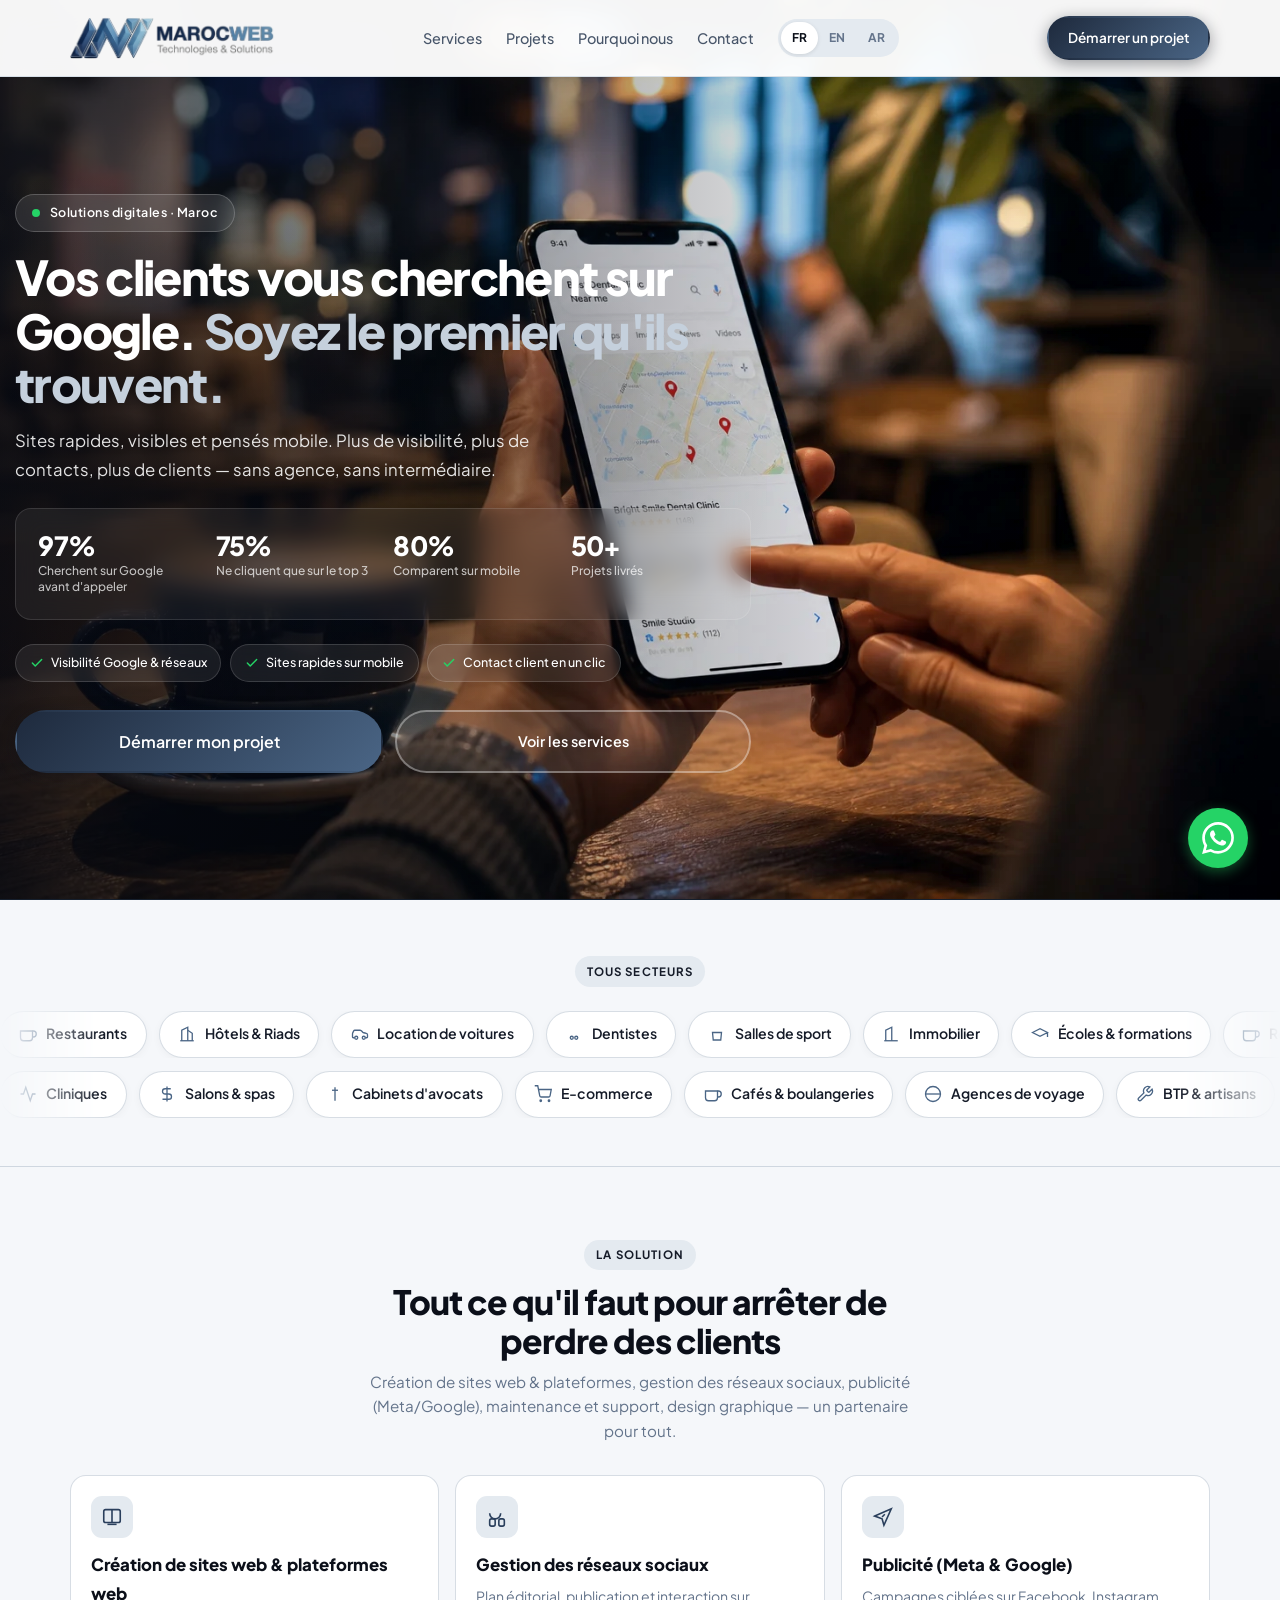
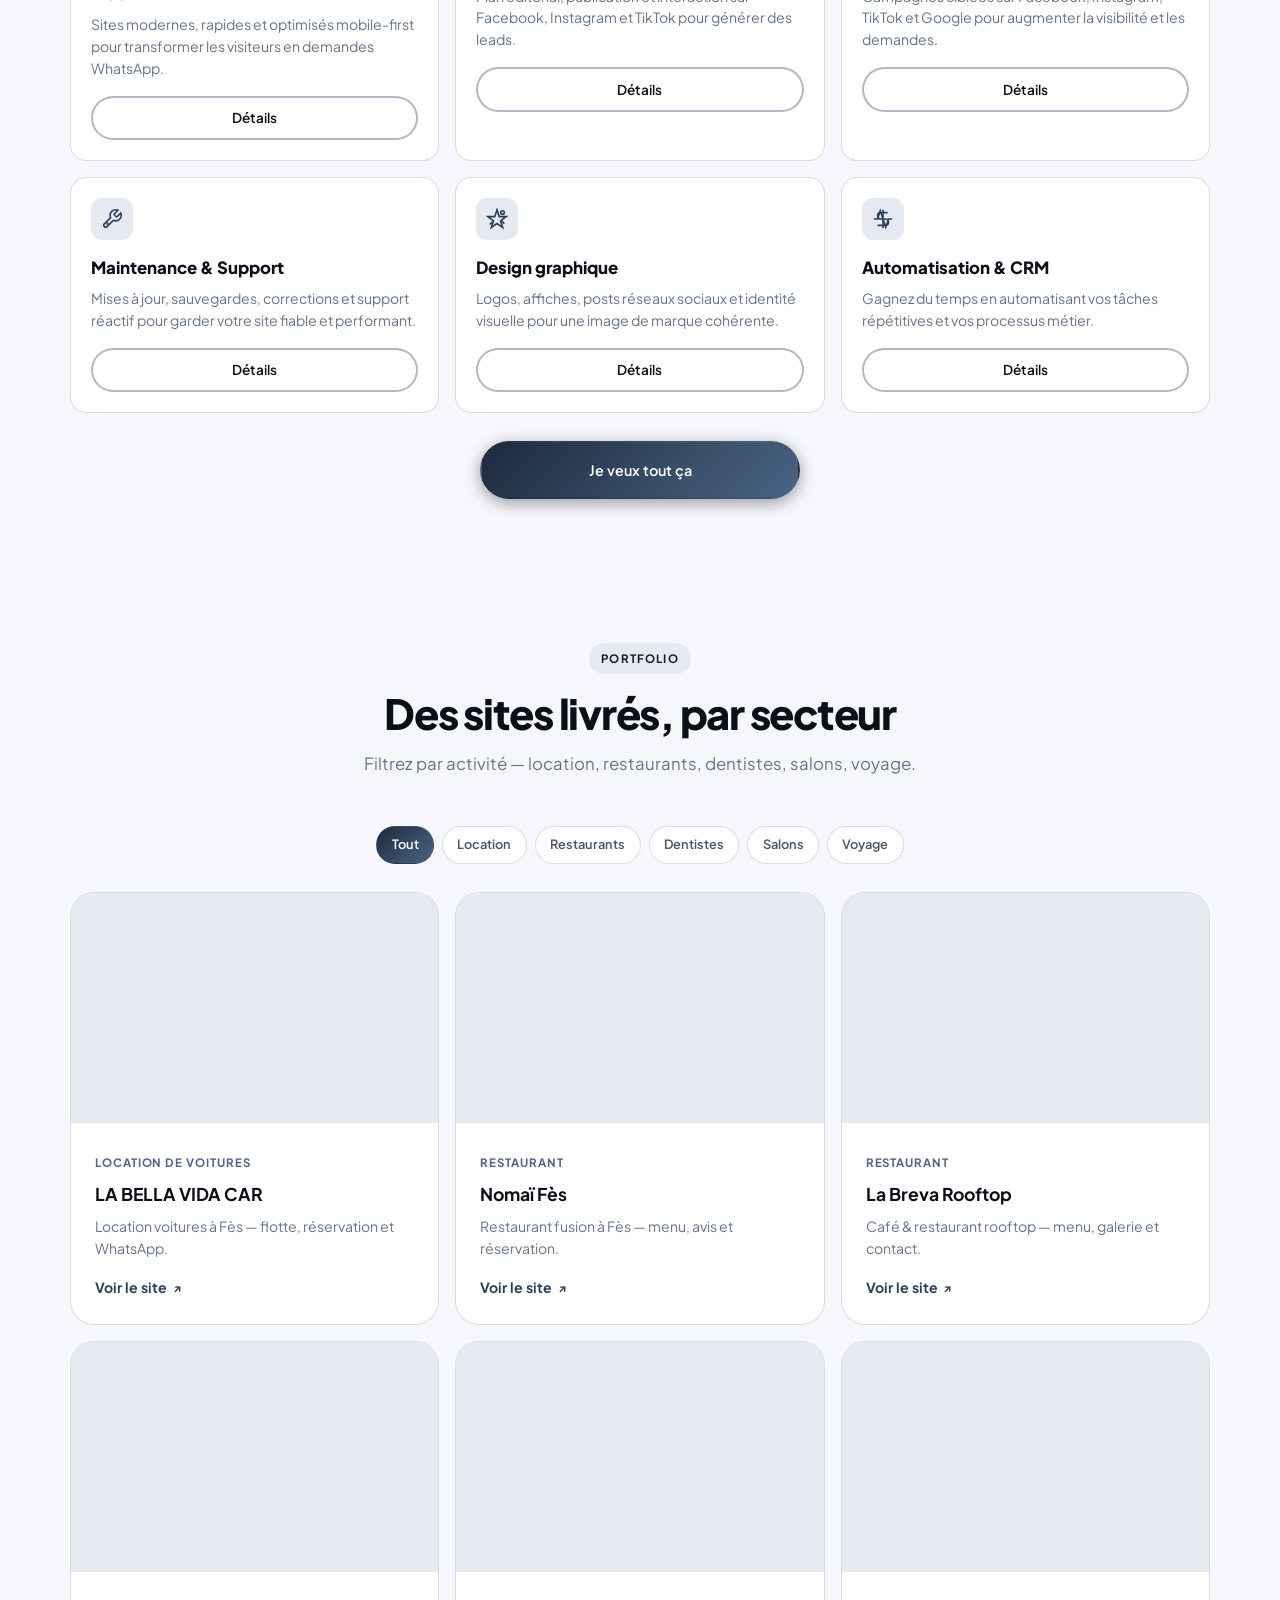
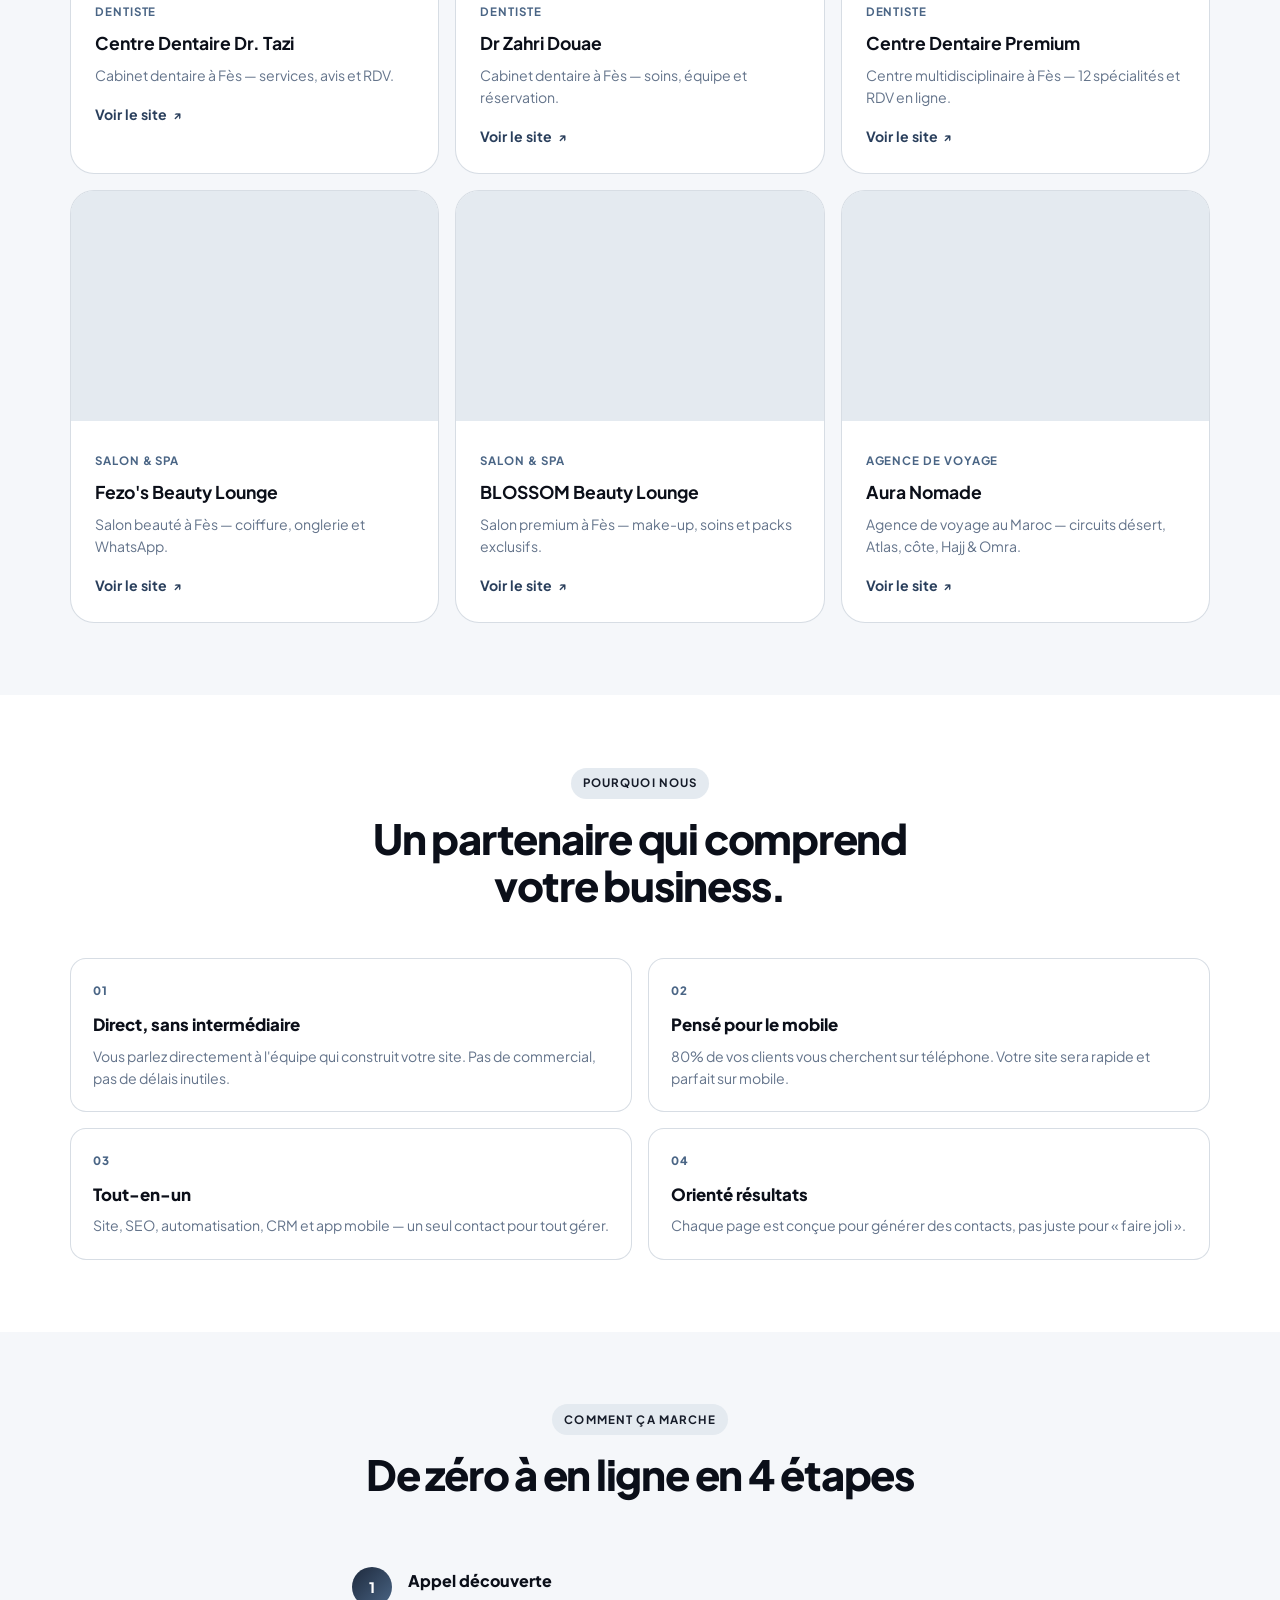
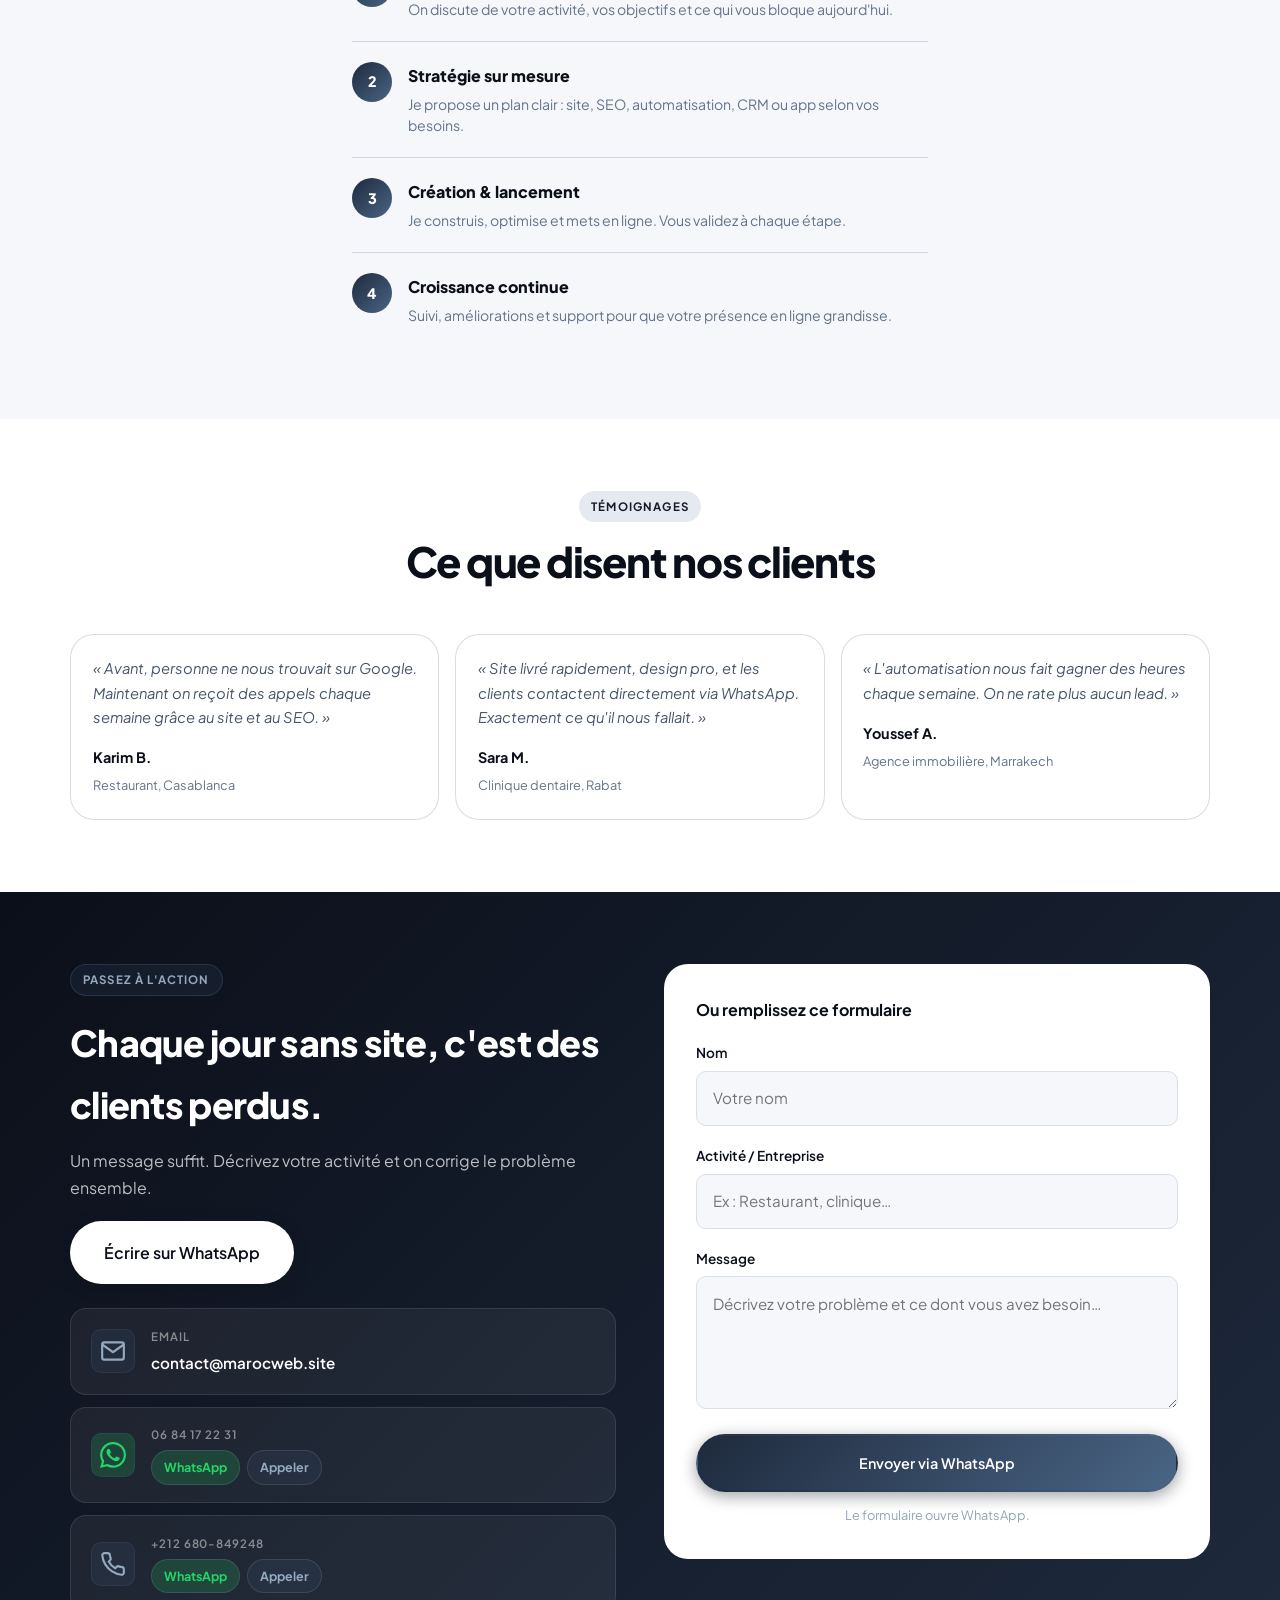
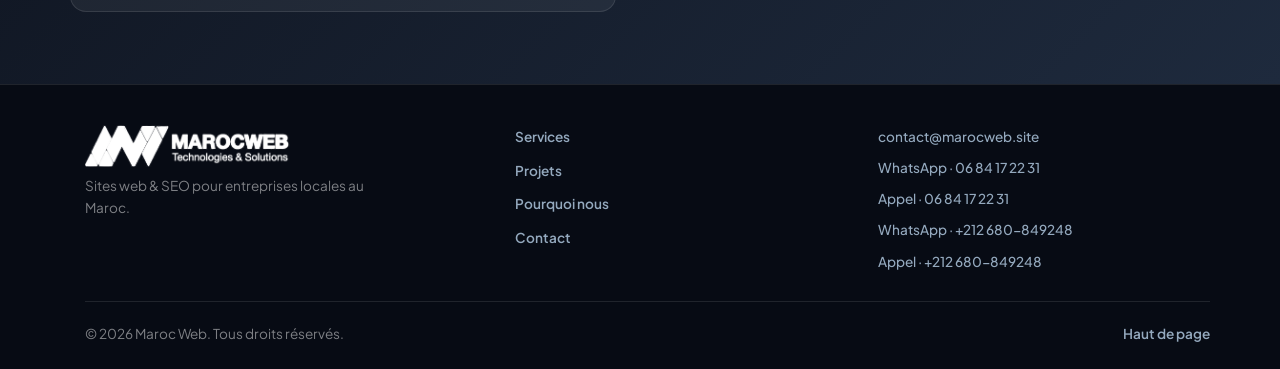
==== commit 705bcc6e: "Add Aura Nomade travel project to portfolio and show 50+ projects in the hero. Co-authored-by: Curso" ====
--- a/index.html
+++ b/index.html
@@ -11,7 +11,7 @@
   <link rel="icon" href="assets/logo-maroc-web.webp" type="image/webp" />
   <link rel="icon" href="assets/logo-maroc-web.png" type="image/png" />
   <link rel="apple-touch-icon" href="assets/logo-maroc-web.png" />
-  <link rel="stylesheet" href="css/style.css?v=20260708" />
+  <link rel="stylesheet" href="css/style.css?v=20260711" />
   <script>
     (function () {
       var supported = { fr: 1, en: 1, ar: 1 };
@@ -90,8 +90,8 @@
               <span data-i18n="hero_stat3_label">Comparent sur mobile</span>
             </div>
             <div class="hero-stat">
-              <strong data-i18n="hero_stat4_num">24/7</strong>
-              <span data-i18n="hero_stat4_label">Vos concurrents captent vos clients</span>
+              <strong data-i18n="hero_stat4_num">50+</strong>
+              <span data-i18n="hero_stat4_label">Projets livrés</span>
             </div>
           </div>
           
@@ -229,7 +229,7 @@
         <header class="section-header center reveal">
           <span class="tag" data-i18n="work_label">Portfolio</span>
           <h2 data-i18n="work_title">Des sites livrés, par secteur</h2>
-          <p data-i18n="work_desc">Filtrez par activité — location, restaurants, dentistes, salons.</p>
+          <p data-i18n="work_desc">Filtrez par activité — location, restaurants, dentistes, salons, voyage.</p>
         </header>
 
         <div class="portfolio-filters reveal" id="portfolioFilters" role="tablist" data-i18n-aria-label="work_filters_aria" aria-label="Filtrer les projets par secteur"></div>
@@ -445,8 +445,8 @@
     <svg width="32" height="32" viewBox="0 0 24 24" fill="currentColor"><path d="M17.472 14.382c-.297-.149-1.758-.867-2.03-.967-.273-.099-.471-.148-.67.15-.197.297-.767.966-.94 1.164-.173.199-.347.223-.644.075-.297-.15-1.255-.463-2.39-1.475-.883-.788-1.48-1.761-1.653-2.059-.173-.297-.018-.458.13-.606.134-.133.298-.347.446-.52.149-.174.198-.298.298-.497.099-.198.05-.371-.025-.52-.075-.149-.669-1.612-.916-2.207-.242-.579-.487-.5-.669-.51-.173-.008-.371-.01-.57-.01-.198 0-.52.074-.792.372-.272.297-1.04 1.016-1.04 2.479 0 1.462 1.065 2.875 1.213 3.074.149.198 2.096 3.2 5.077 4.487.709.306 1.262.489 1.694.625.712.227 1.36.195 1.871.118.571-.085 1.758-.719 2.006-1.413.248-.694.248-1.289.173-1.413-.074-.124-.272-.198-.57-.347m-5.421 7.403h-.004a9.87 9.87 0 01-5.031-1.378l-.361-.214-3.741.982.998-3.648-.235-.374a9.86 9.86 0 01-1.51-5.26c.001-5.45 4.436-9.884 9.888-9.884 2.64 0 5.122 1.03 6.988 2.898a9.825 9.825 0 012.893 6.994c-.003 5.45-4.435 9.884-9.885 9.884m8.413-18.297A11.815 11.815 0 0012.05 0C5.495 0 .16 5.335.157 11.892c0 2.096.547 4.142 1.588 5.945L.057 24l6.305-1.654a11.882 11.882 0 005.683 1.448h.005c6.554 0 11.89-5.335 11.893-11.893a11.821 11.821 0 00-3.48-8.413z"/></svg>
   </a>
 
-  <script src="js/i18n.js?v=20260709"></script>
-  <script src="js/projects.js?v=20260708"></script>
-  <script src="js/main.js?v=20260708"></script>
+  <script src="js/i18n.js?v=20260712"></script>
+  <script src="js/projects.js?v=20260712"></script>
+  <script src="js/main.js?v=20260712"></script>
 </body>
 </html>
--- a/css/style.css
+++ b/css/style.css
@@ -169,10 +169,14 @@
   flex-shrink: 0;
 }
 
-.header-cta { display: none; }
+.header-actions .header-cta {
+  display: none !important;
+}
 
 @media (min-width: 960px) {
-  .header-cta { display: inline-flex; }
+  .header-actions .header-cta {
+    display: inline-flex !important;
+  }
 }
 
 .lang-switch {
@@ -224,15 +228,16 @@
 @media (max-width: 959px) {
   .header-row {
     position: relative;
-    justify-content: flex-end;
+    justify-content: space-between;
+    gap: 0.75rem;
   }
 
   .brand {
-    position: absolute;
-    left: 50%;
-    top: 50%;
-    transform: translate(-50%, -50%);
-    flex: none;
+    position: static;
+    left: auto;
+    top: auto;
+    transform: none;
+    flex: 1 1 auto;
     min-width: 0;
     z-index: 1;
   }
@@ -240,11 +245,12 @@
   .header-actions {
     position: relative;
     z-index: 2;
+    margin-left: auto;
   }
 
   .brand-logo {
     height: 32px;
-    max-width: min(52vw, 200px);
+    max-width: min(58vw, 180px);
   }
 }
 
@@ -254,13 +260,18 @@
 
 @media (max-width: 959px) {
   [dir="rtl"] .header-row {
-    justify-content: flex-start;
+    justify-content: space-between;
   }
 
   [dir="rtl"] .brand {
-    left: 50%;
+    left: auto;
     right: auto;
-    transform: translate(-50%, -50%);
+    transform: none;
+  }
+
+  [dir="rtl"] .header-actions {
+    margin-left: 0;
+    margin-right: auto;
   }
 }
 
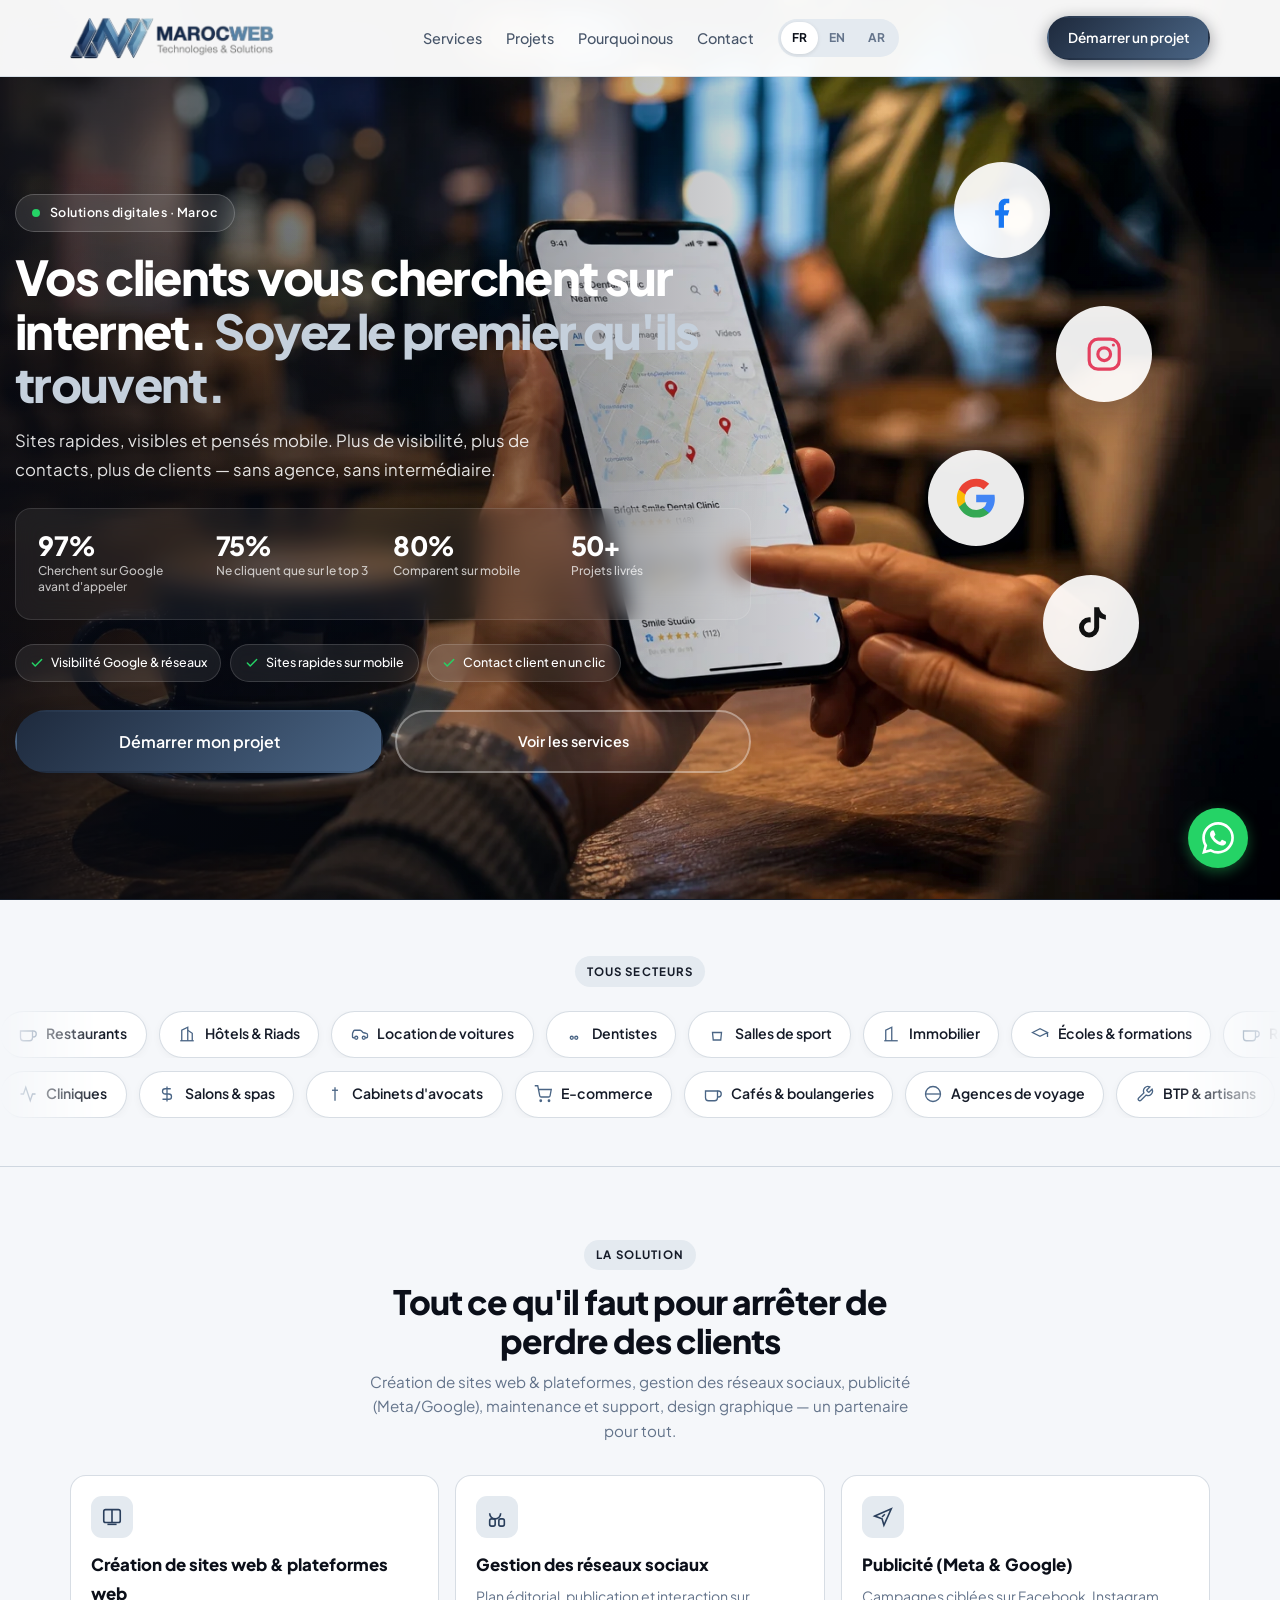
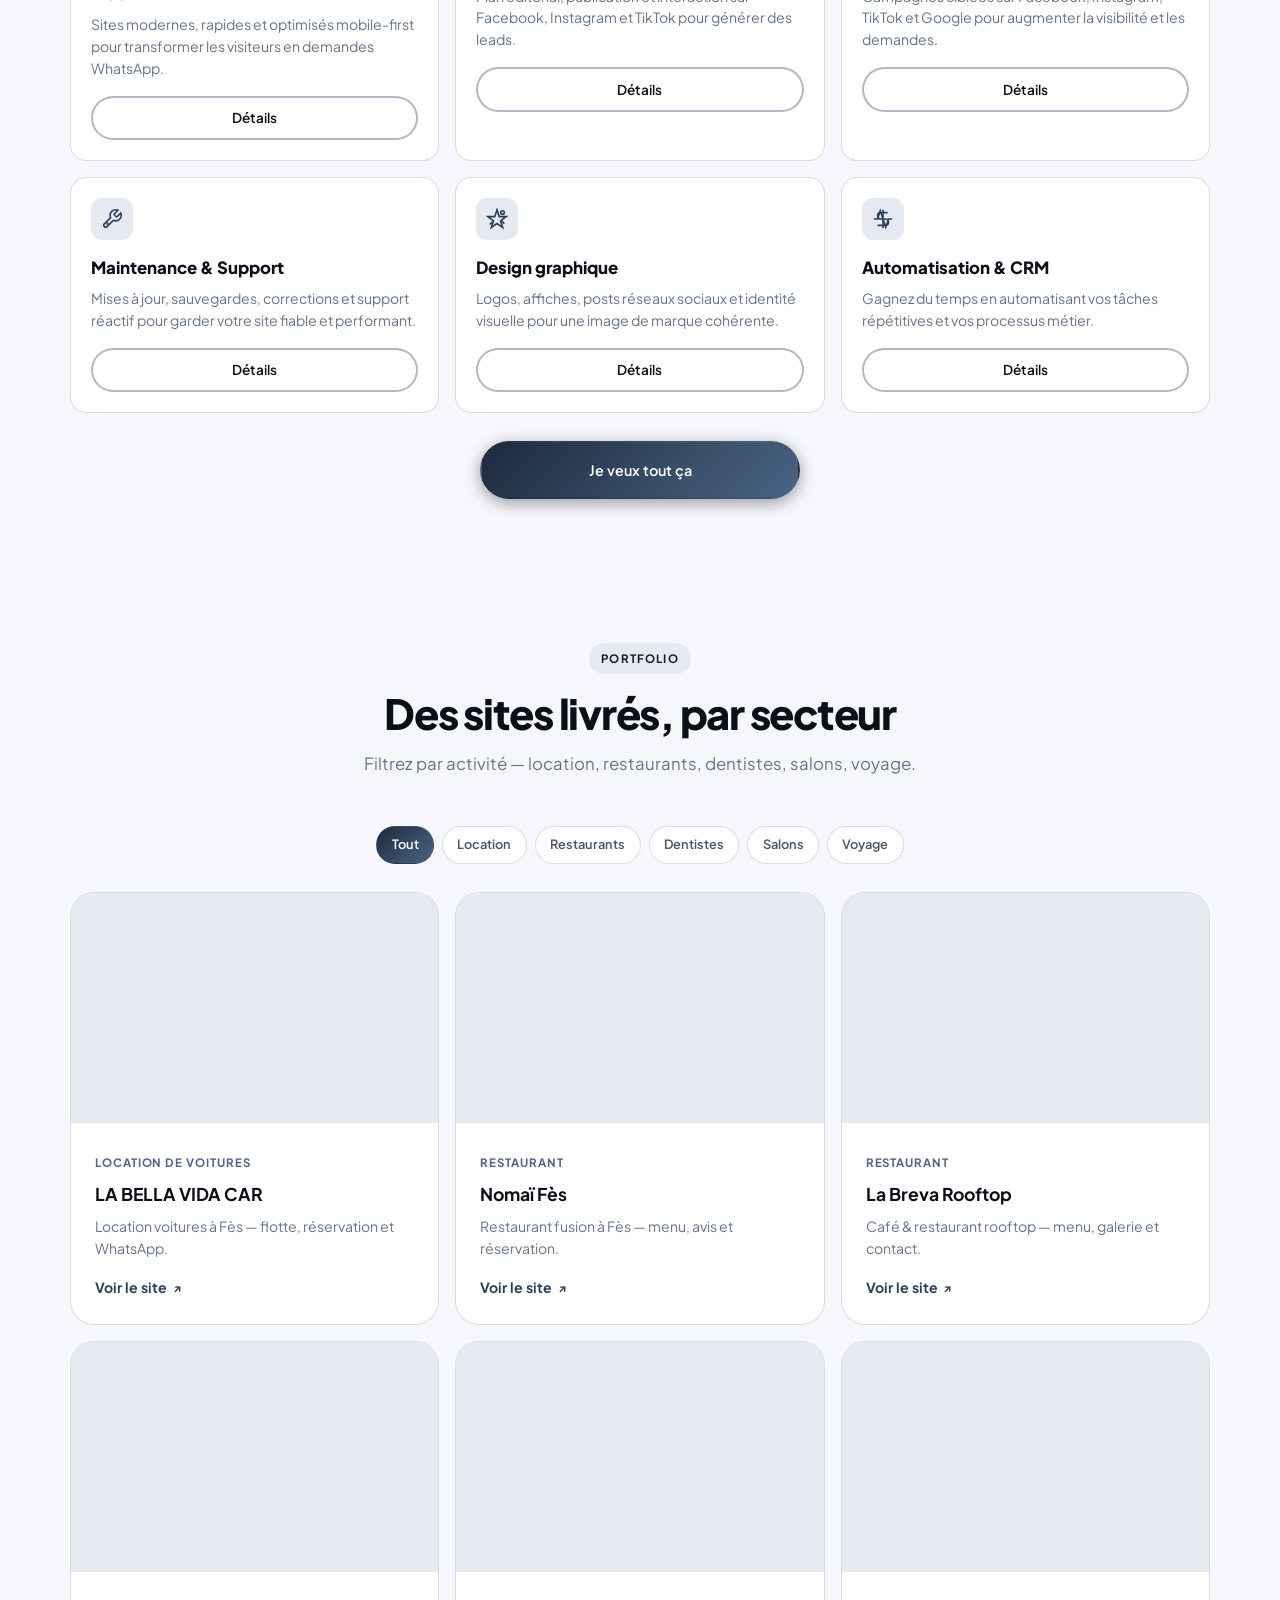
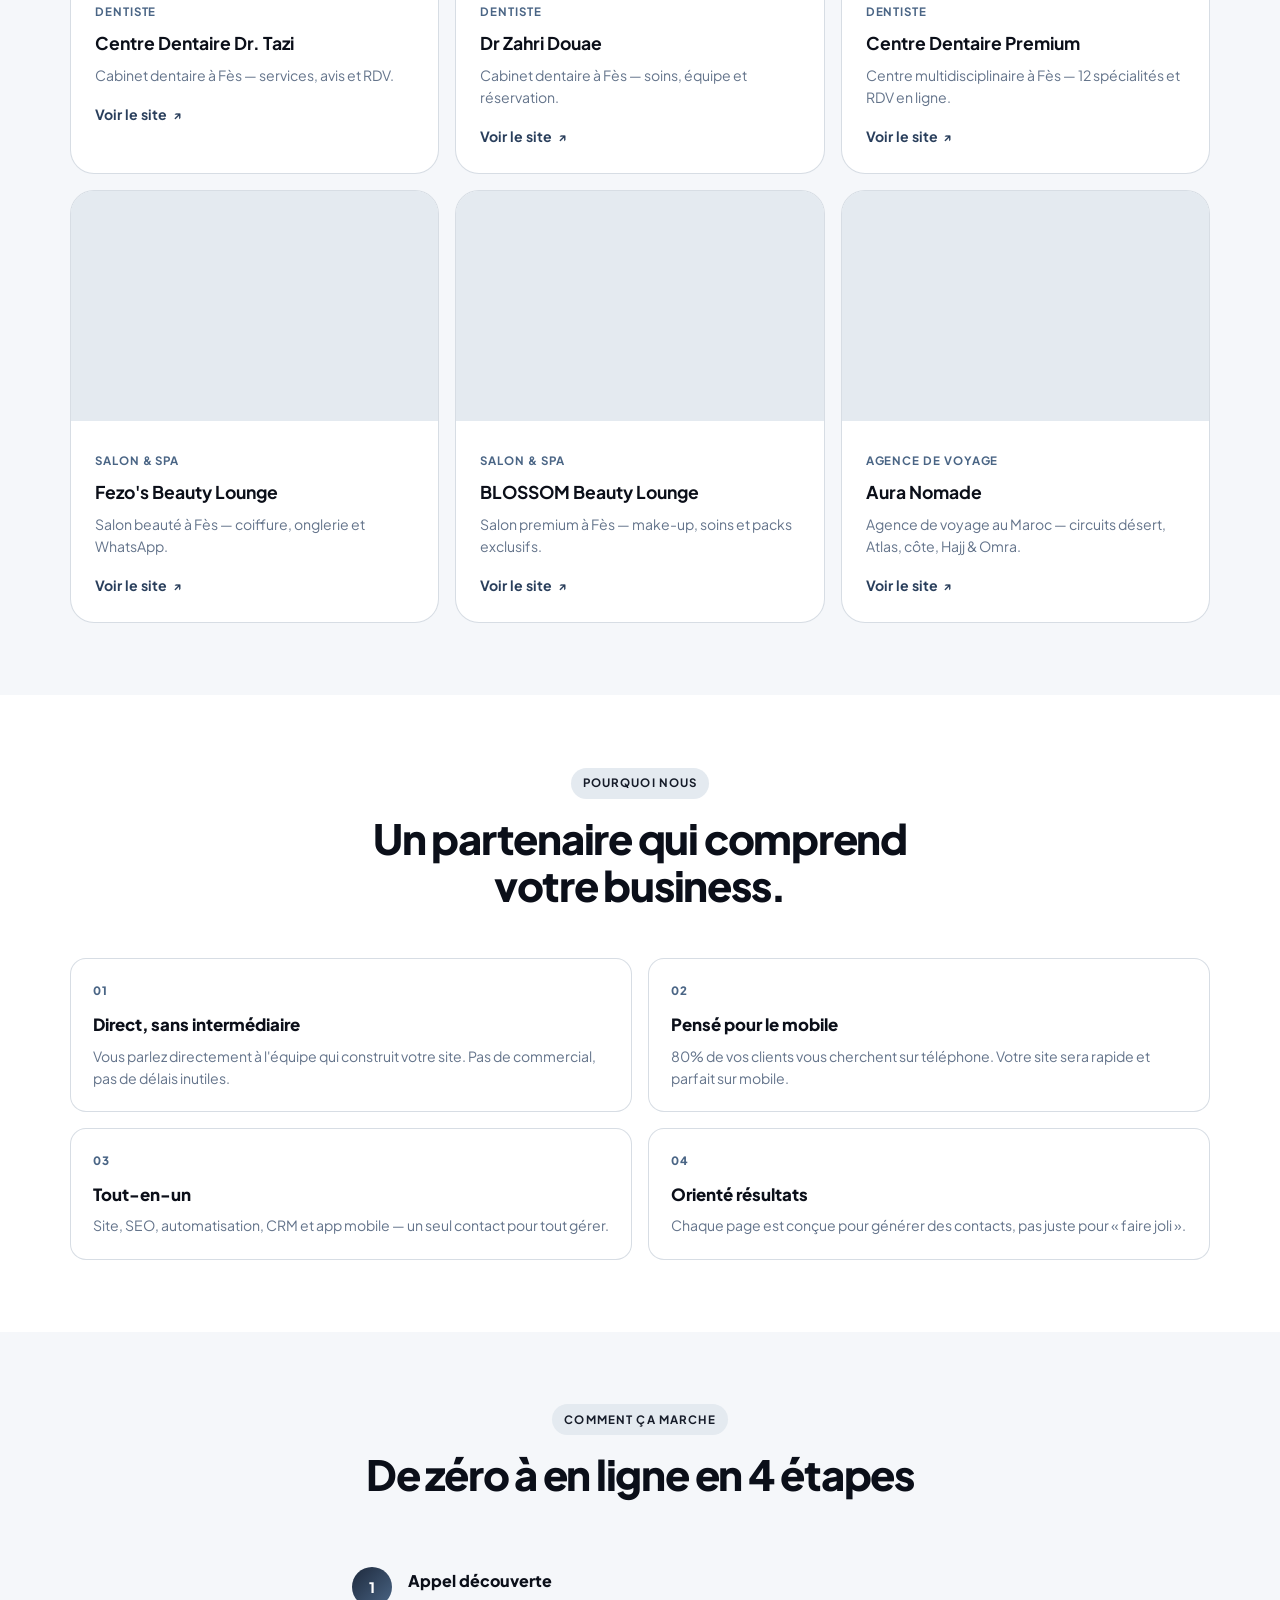
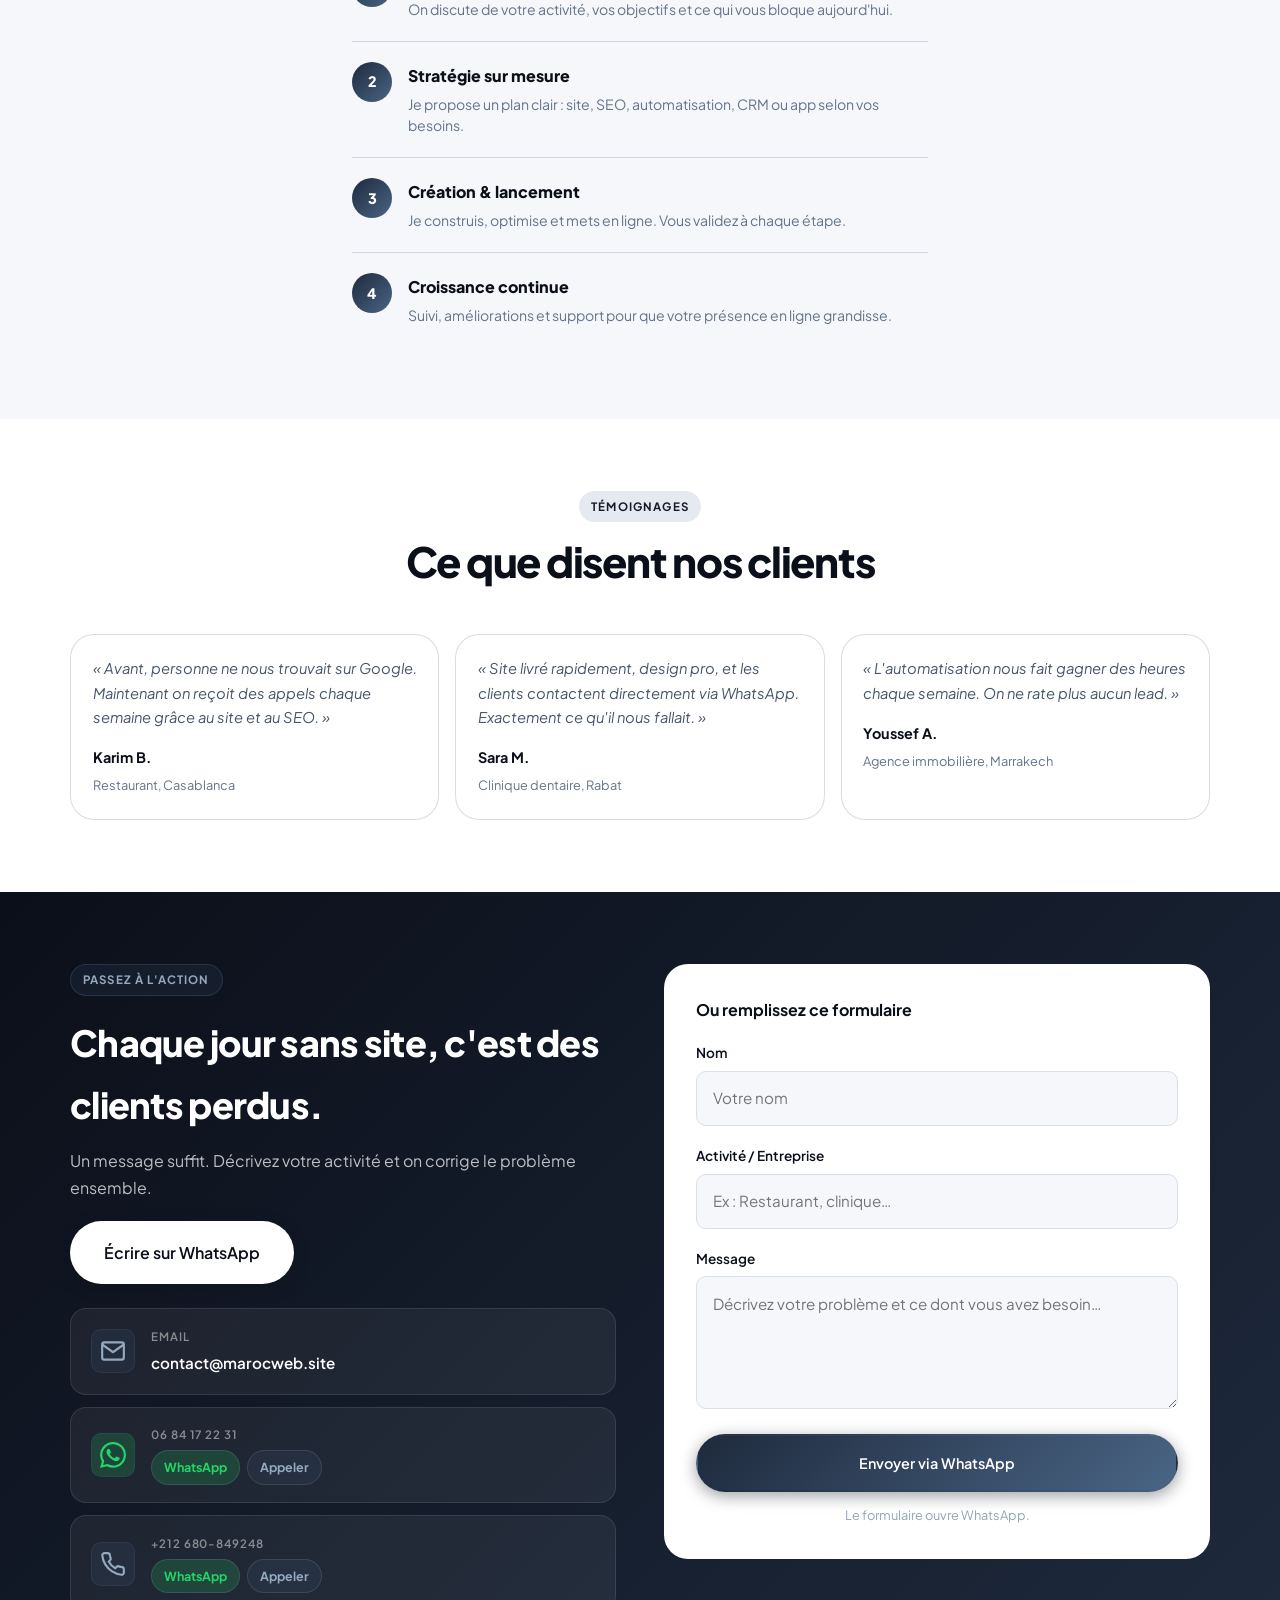
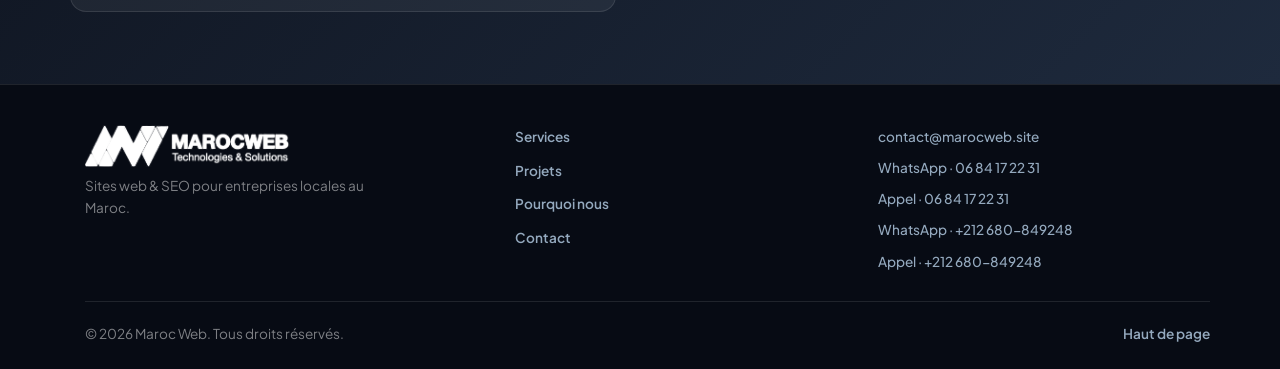
==== commit f9ba08ab: "Add animated hero social icons and update headline to search on the internet. Co-authored-by: Cursor" ====
--- a/index.html
+++ b/index.html
@@ -11,7 +11,7 @@
   <link rel="icon" href="assets/logo-maroc-web.webp" type="image/webp" />
   <link rel="icon" href="assets/logo-maroc-web.png" type="image/png" />
   <link rel="apple-touch-icon" href="assets/logo-maroc-web.png" />
-  <link rel="stylesheet" href="css/style.css?v=20260711" />
+  <link rel="stylesheet" href="css/style.css?v=20260712g" />
   <script>
     (function () {
       var supported = { fr: 1, en: 1, ar: 1 };
@@ -63,6 +63,20 @@
           <img src="assets/hero-customer-search.png" alt="Client cherchant un service sur son téléphone" loading="eager" fetchpriority="high">
         </picture>
         <div class="hero-overlay"></div>
+        <div class="hero-float-icons" aria-hidden="true">
+          <span class="hero-float-icon hero-float-icon--fb" title="Facebook">
+            <svg viewBox="0 0 24 24" fill="currentColor" aria-hidden="true"><path d="M14 8h2V5.5h-2c-2.4 0-4 1.5-4 4V12H8v3h2v7h3v-7h2.2l.8-3H13v-2.2c0-.6.4-1 1-1z"/></svg>
+          </span>
+          <span class="hero-float-icon hero-float-icon--ig" title="Instagram">
+            <svg viewBox="0 0 24 24" fill="none" stroke="currentColor" stroke-width="1.8" stroke-linecap="round" stroke-linejoin="round" aria-hidden="true"><rect x="3.5" y="3.5" width="17" height="17" rx="5"/><circle cx="12" cy="12" r="3.6"/><circle cx="17.2" cy="6.8" r="0.9" fill="currentColor" stroke="none"/></svg>
+          </span>
+          <span class="hero-float-icon hero-float-icon--go" title="Google">
+            <svg viewBox="0 0 24 24" aria-hidden="true"><path fill="#4285F4" d="M22.56 12.25c0-.78-.07-1.53-.2-2.25H12v4.26h5.92a5.06 5.06 0 0 1-2.2 3.32v2.77h3.57c2.08-1.92 3.27-4.74 3.27-8.1z"/><path fill="#34A853" d="M12 23c2.97 0 5.46-.98 7.28-2.66l-3.57-2.77c-.98.66-2.23 1.06-3.71 1.06-2.86 0-5.29-1.93-6.16-4.53H2.18v2.84C3.99 20.53 7.7 23 12 23z"/><path fill="#FBBC05" d="M5.84 14.09c-.22-.66-.35-1.36-.35-2.09s.13-1.43.35-2.09V7.07H2.18C1.43 8.55 1 10.22 1 12s.43 3.45 1.18 4.93l2.85-2.22.81-.62z"/><path fill="#EA4335" d="M12 5.38c1.62 0 3.06.56 4.21 1.64l3.15-3.15C17.45 2.09 14.97 1 12 1 7.7 1 3.99 3.47 2.18 7.07l3.66 2.84c.87-2.6 3.3-4.53 6.16-4.53z"/></svg>
+          </span>
+          <span class="hero-float-icon hero-float-icon--tt" title="TikTok">
+            <svg viewBox="0 0 24 24" fill="currentColor" aria-hidden="true"><path d="M16.5 3c.4 2.2 1.7 3.8 3.8 4.4v2.6c-1.4-.1-2.7-.5-3.8-1.3v5.7a5.7 5.7 0 1 1-5.7-5.7c.3 0 .6 0 .9.1v2.8a2.9 2.9 0 1 0 2 2.8V3h2.8z"/></svg>
+          </span>
+        </div>
       </div>
       <div class="container hero-inner">
         <div class="hero-content reveal">
@@ -71,7 +85,7 @@
             <span data-i18n="hero_badge">Solutions digitales · Maroc</span>
           </div>
           <h1>
-            <span data-i18n="hero_title">Vos clients vous cherchent sur Google.</span>
+            <span data-i18n="hero_title">Vos clients vous cherchent sur internet.</span>
             <span class="text-accent" data-i18n="hero_title_accent">Soyez le premier qu'ils trouvent.</span>
           </h1>
           <p class="hero-text" data-i18n="hero_lead">Sites rapides, visibles et pensés mobile. Plus de visibilité, plus de contacts, plus de clients — sans agence, sans intermédiaire.</p>
@@ -445,7 +459,7 @@
     <svg width="32" height="32" viewBox="0 0 24 24" fill="currentColor"><path d="M17.472 14.382c-.297-.149-1.758-.867-2.03-.967-.273-.099-.471-.148-.67.15-.197.297-.767.966-.94 1.164-.173.199-.347.223-.644.075-.297-.15-1.255-.463-2.39-1.475-.883-.788-1.48-1.761-1.653-2.059-.173-.297-.018-.458.13-.606.134-.133.298-.347.446-.52.149-.174.198-.298.298-.497.099-.198.05-.371-.025-.52-.075-.149-.669-1.612-.916-2.207-.242-.579-.487-.5-.669-.51-.173-.008-.371-.01-.57-.01-.198 0-.52.074-.792.372-.272.297-1.04 1.016-1.04 2.479 0 1.462 1.065 2.875 1.213 3.074.149.198 2.096 3.2 5.077 4.487.709.306 1.262.489 1.694.625.712.227 1.36.195 1.871.118.571-.085 1.758-.719 2.006-1.413.248-.694.248-1.289.173-1.413-.074-.124-.272-.198-.57-.347m-5.421 7.403h-.004a9.87 9.87 0 01-5.031-1.378l-.361-.214-3.741.982.998-3.648-.235-.374a9.86 9.86 0 01-1.51-5.26c.001-5.45 4.436-9.884 9.888-9.884 2.64 0 5.122 1.03 6.988 2.898a9.825 9.825 0 012.893 6.994c-.003 5.45-4.435 9.884-9.885 9.884m8.413-18.297A11.815 11.815 0 0012.05 0C5.495 0 .16 5.335.157 11.892c0 2.096.547 4.142 1.588 5.945L.057 24l6.305-1.654a11.882 11.882 0 005.683 1.448h.005c6.554 0 11.89-5.335 11.893-11.893a11.821 11.821 0 00-3.48-8.413z"/></svg>
   </a>
 
-  <script src="js/i18n.js?v=20260712"></script>
+  <script src="js/i18n.js?v=20260712e"></script>
   <script src="js/projects.js?v=20260712"></script>
   <script src="js/main.js?v=20260712"></script>
 </body>
--- a/css/style.css
+++ b/css/style.css
@@ -376,6 +376,153 @@
     linear-gradient(to right, rgba(7, 11, 20, 0.65) 0%, rgba(7, 11, 20, 0.2) 55%, transparent 100%);
 }
 
+.hero-float-icons {
+  position: absolute;
+  inset: 0;
+  z-index: 1;
+  pointer-events: none;
+}
+
+.hero-float-icon {
+  position: absolute;
+  display: grid;
+  place-items: center;
+  width: 5rem;
+  height: 5rem;
+  border-radius: 50%;
+  background: rgba(255, 255, 255, 0.92);
+  box-shadow: 0 12px 32px rgba(7, 11, 20, 0.32);
+  will-change: transform, box-shadow;
+}
+
+.hero-float-icon svg {
+  width: 2.2rem;
+  height: 2.2rem;
+  display: block;
+}
+
+.hero-float-icon--fb {
+  top: 22%;
+  right: 12%;
+  color: #1877F2;
+  animation:
+    hero-float-a 3.4s ease-in-out infinite,
+    hero-glow 2.8s ease-in-out infinite;
+}
+
+.hero-float-icon--ig {
+  top: 38%;
+  right: 6%;
+  color: #E4405F;
+  animation:
+    hero-float-b 4s ease-in-out infinite,
+    hero-glow 3.2s ease-in-out infinite 0.4s;
+}
+
+.hero-float-icon--go {
+  top: 54%;
+  right: 14%;
+  animation:
+    hero-float-c 3.7s ease-in-out infinite,
+    hero-glow 2.6s ease-in-out infinite 0.8s;
+}
+
+.hero-float-icon--tt {
+  top: 68%;
+  right: 5%;
+  color: #111;
+  animation:
+    hero-float-d 4.4s ease-in-out infinite,
+    hero-glow 3s ease-in-out infinite 1.2s;
+}
+
+@keyframes hero-float-a {
+  0%, 100% { transform: translate(0, 0) rotate(0deg) scale(1); }
+  25% { transform: translate(8px, -16px) rotate(6deg) scale(1.06); }
+  50% { transform: translate(-4px, -28px) rotate(-4deg) scale(1); }
+  75% { transform: translate(-10px, -12px) rotate(5deg) scale(1.05); }
+}
+
+@keyframes hero-float-b {
+  0%, 100% { transform: translate(0, 0) rotate(0deg) scale(1); }
+  25% { transform: translate(-12px, -10px) rotate(-7deg) scale(1.05); }
+  50% { transform: translate(6px, -24px) rotate(5deg) scale(1.08); }
+  75% { transform: translate(10px, -8px) rotate(-3deg) scale(1); }
+}
+
+@keyframes hero-float-c {
+  0%, 100% { transform: translate(0, 0) rotate(0deg) scale(1); }
+  20% { transform: translate(10px, -8px) rotate(8deg) scale(1.04); }
+  45% { transform: translate(-6px, -26px) rotate(-6deg) scale(1.07); }
+  70% { transform: translate(-12px, -14px) rotate(4deg) scale(1); }
+}
+
+@keyframes hero-float-d {
+  0%, 100% { transform: translate(0, 0) rotate(0deg) scale(1); }
+  30% { transform: translate(-8px, -18px) rotate(-8deg) scale(1.06); }
+  55% { transform: translate(10px, -30px) rotate(6deg) scale(1); }
+  80% { transform: translate(6px, -10px) rotate(-4deg) scale(1.05); }
+}
+
+@keyframes hero-glow {
+  0%, 100% {
+    box-shadow: 0 12px 28px rgba(7, 11, 20, 0.28);
+  }
+  50% {
+    box-shadow:
+      0 18px 40px rgba(7, 11, 20, 0.38),
+      0 0 0 8px rgba(255, 255, 255, 0.12);
+  }
+}
+
+@media (min-width: 768px) {
+  .hero-float-icon {
+    width: 6rem;
+    height: 6rem;
+  }
+
+  .hero-float-icon svg {
+    width: 2.65rem;
+    height: 2.65rem;
+  }
+
+  .hero-float-icon--fb { top: 18%; right: 14%; }
+  .hero-float-icon--ig { top: 34%; right: 5%; }
+  .hero-float-icon--go { top: 50%; right: 16%; }
+  .hero-float-icon--tt { top: 64%; right: 6%; }
+}
+
+@media (min-width: 1100px) {
+  .hero-float-icon--fb { right: 18%; }
+  .hero-float-icon--ig { right: 10%; }
+  .hero-float-icon--go { right: 20%; }
+  .hero-float-icon--tt { right: 11%; }
+}
+
+@media (max-width: 639px) {
+  .hero-float-icon {
+    width: 4.1rem;
+    height: 4.1rem;
+    opacity: 0.95;
+  }
+
+  .hero-float-icon svg {
+    width: 1.85rem;
+    height: 1.85rem;
+  }
+
+  .hero-float-icon--fb { top: 16%; right: 6%; }
+  .hero-float-icon--ig { top: 28%; right: 1%; }
+  .hero-float-icon--go { top: auto; bottom: 16%; right: 8%; }
+  .hero-float-icon--tt { top: auto; bottom: 7%; right: 1%; }
+}
+
+@media (prefers-reduced-motion: reduce) {
+  .hero-float-icon {
+    animation: none;
+  }
+}
+
 @media (min-width: 768px) {
   .hero-bg img {
     object-position: center;
@@ -1893,6 +2040,18 @@
   }
 }
 
+[dir="rtl"] .hero-float-icon--fb { right: auto; left: 12%; }
+[dir="rtl"] .hero-float-icon--ig { right: auto; left: 6%; }
+[dir="rtl"] .hero-float-icon--go { right: auto; left: 14%; }
+[dir="rtl"] .hero-float-icon--tt { right: auto; left: 5%; }
+
+@media (min-width: 768px) {
+  [dir="rtl"] .hero-float-icon--fb { left: 16%; }
+  [dir="rtl"] .hero-float-icon--ig { left: 8%; }
+  [dir="rtl"] .hero-float-icon--go { left: 18%; }
+  [dir="rtl"] .hero-float-icon--tt { left: 9%; }
+}
+
 [dir="rtl"] .hero-content::before {
   background: radial-gradient(ellipse at right center, rgba(7, 11, 20, 0.45) 0%, transparent 72%);
 }
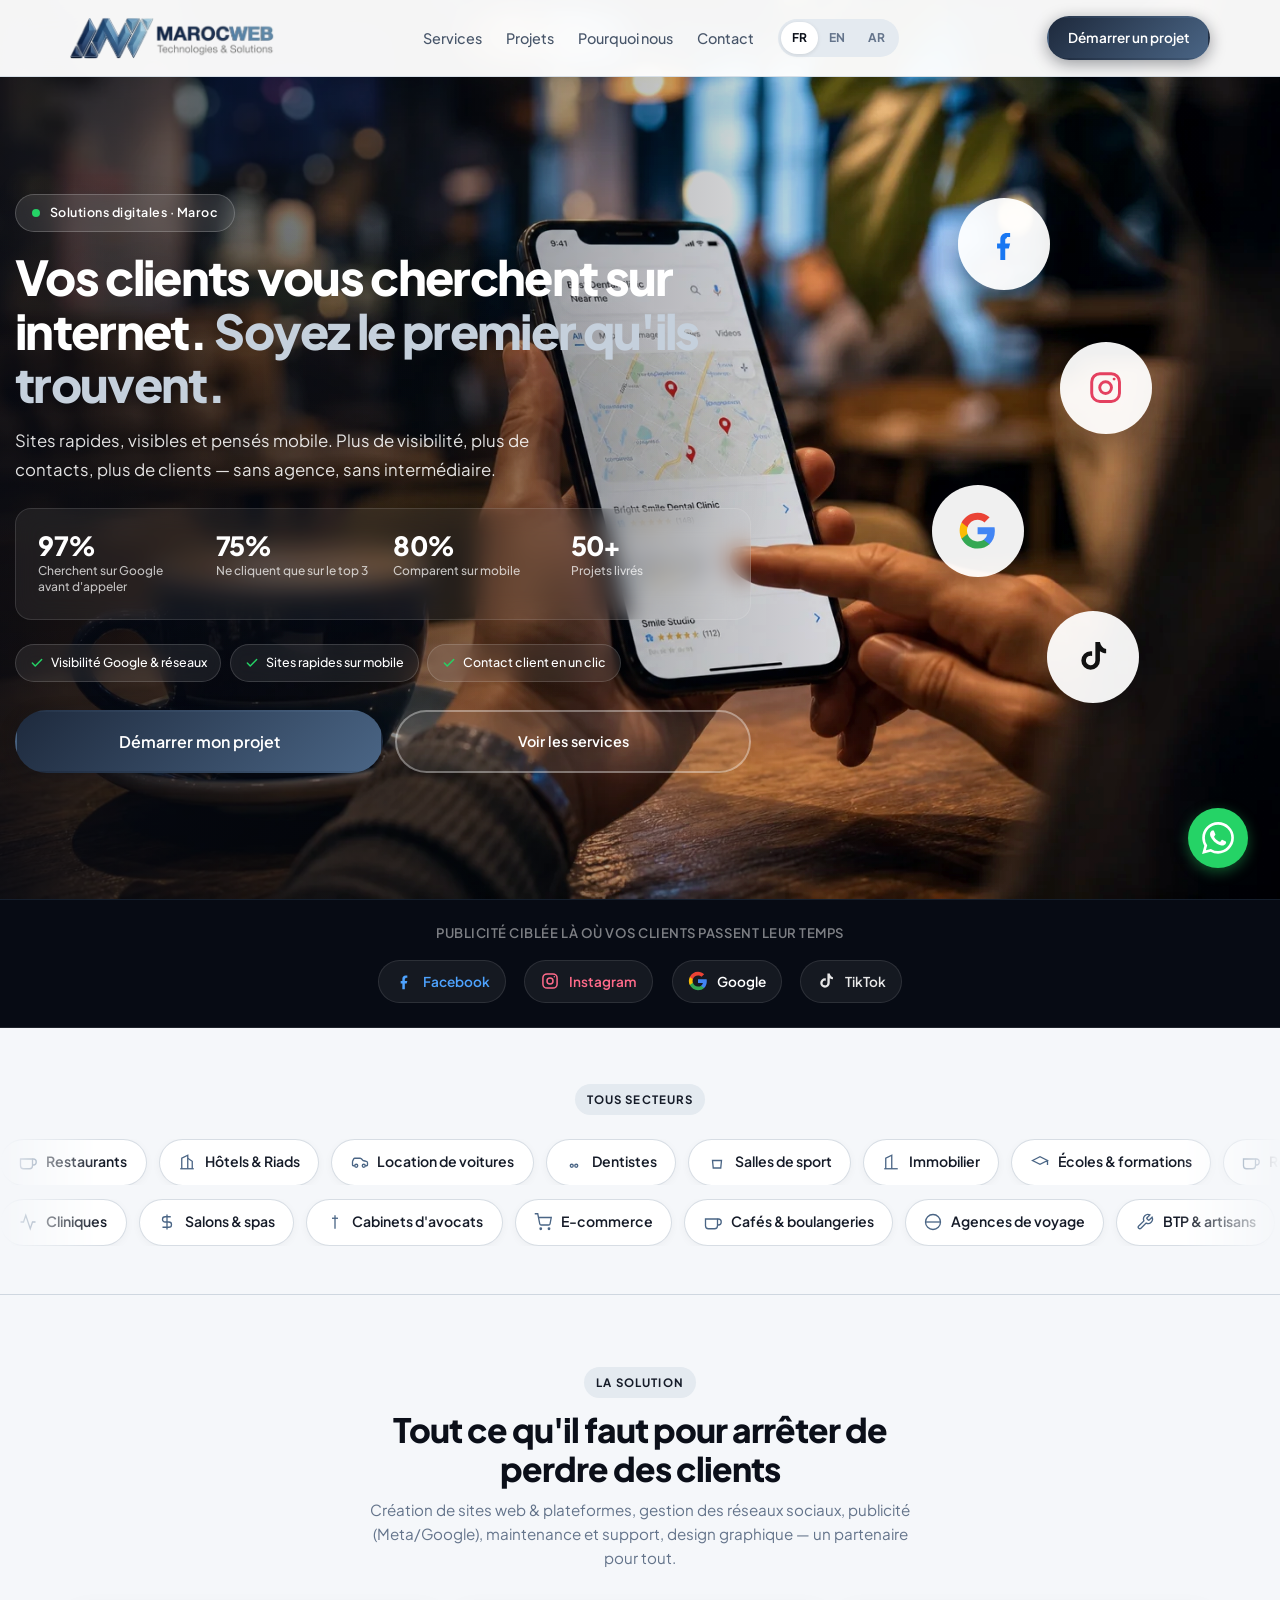
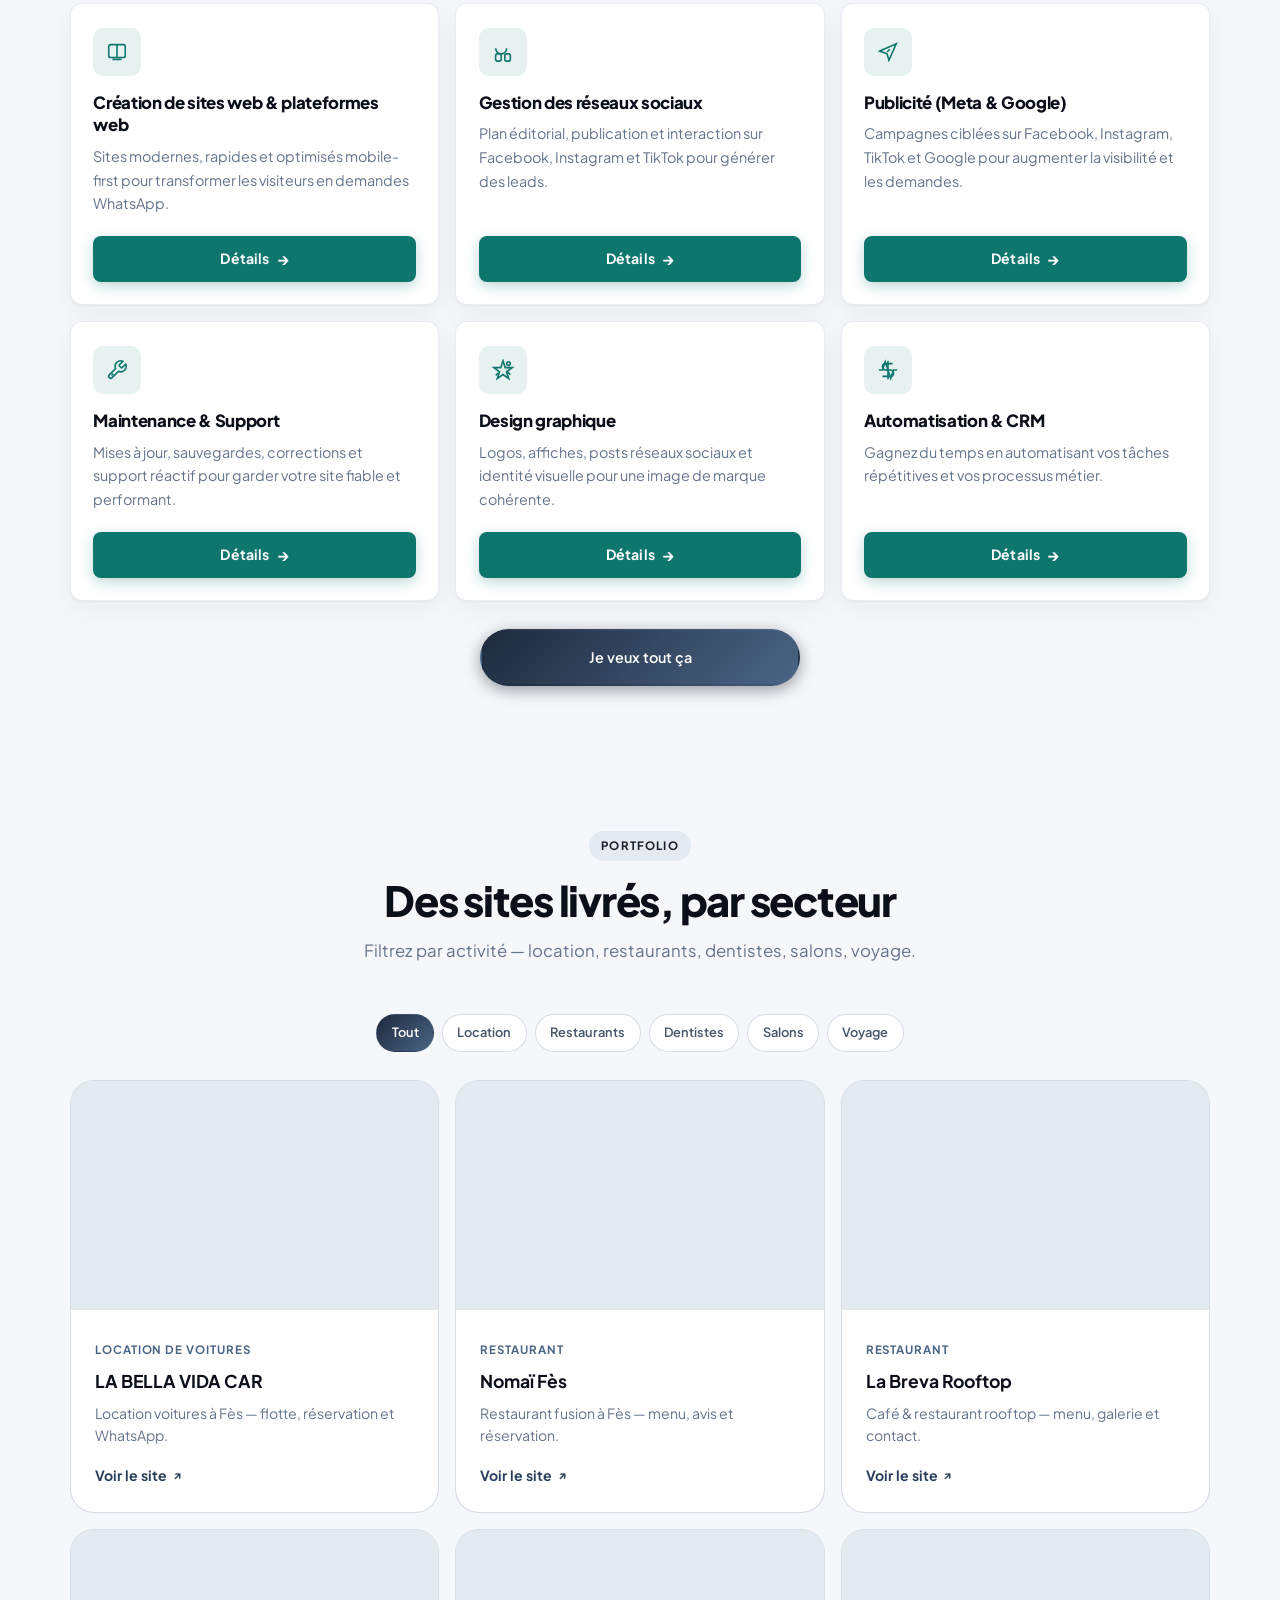
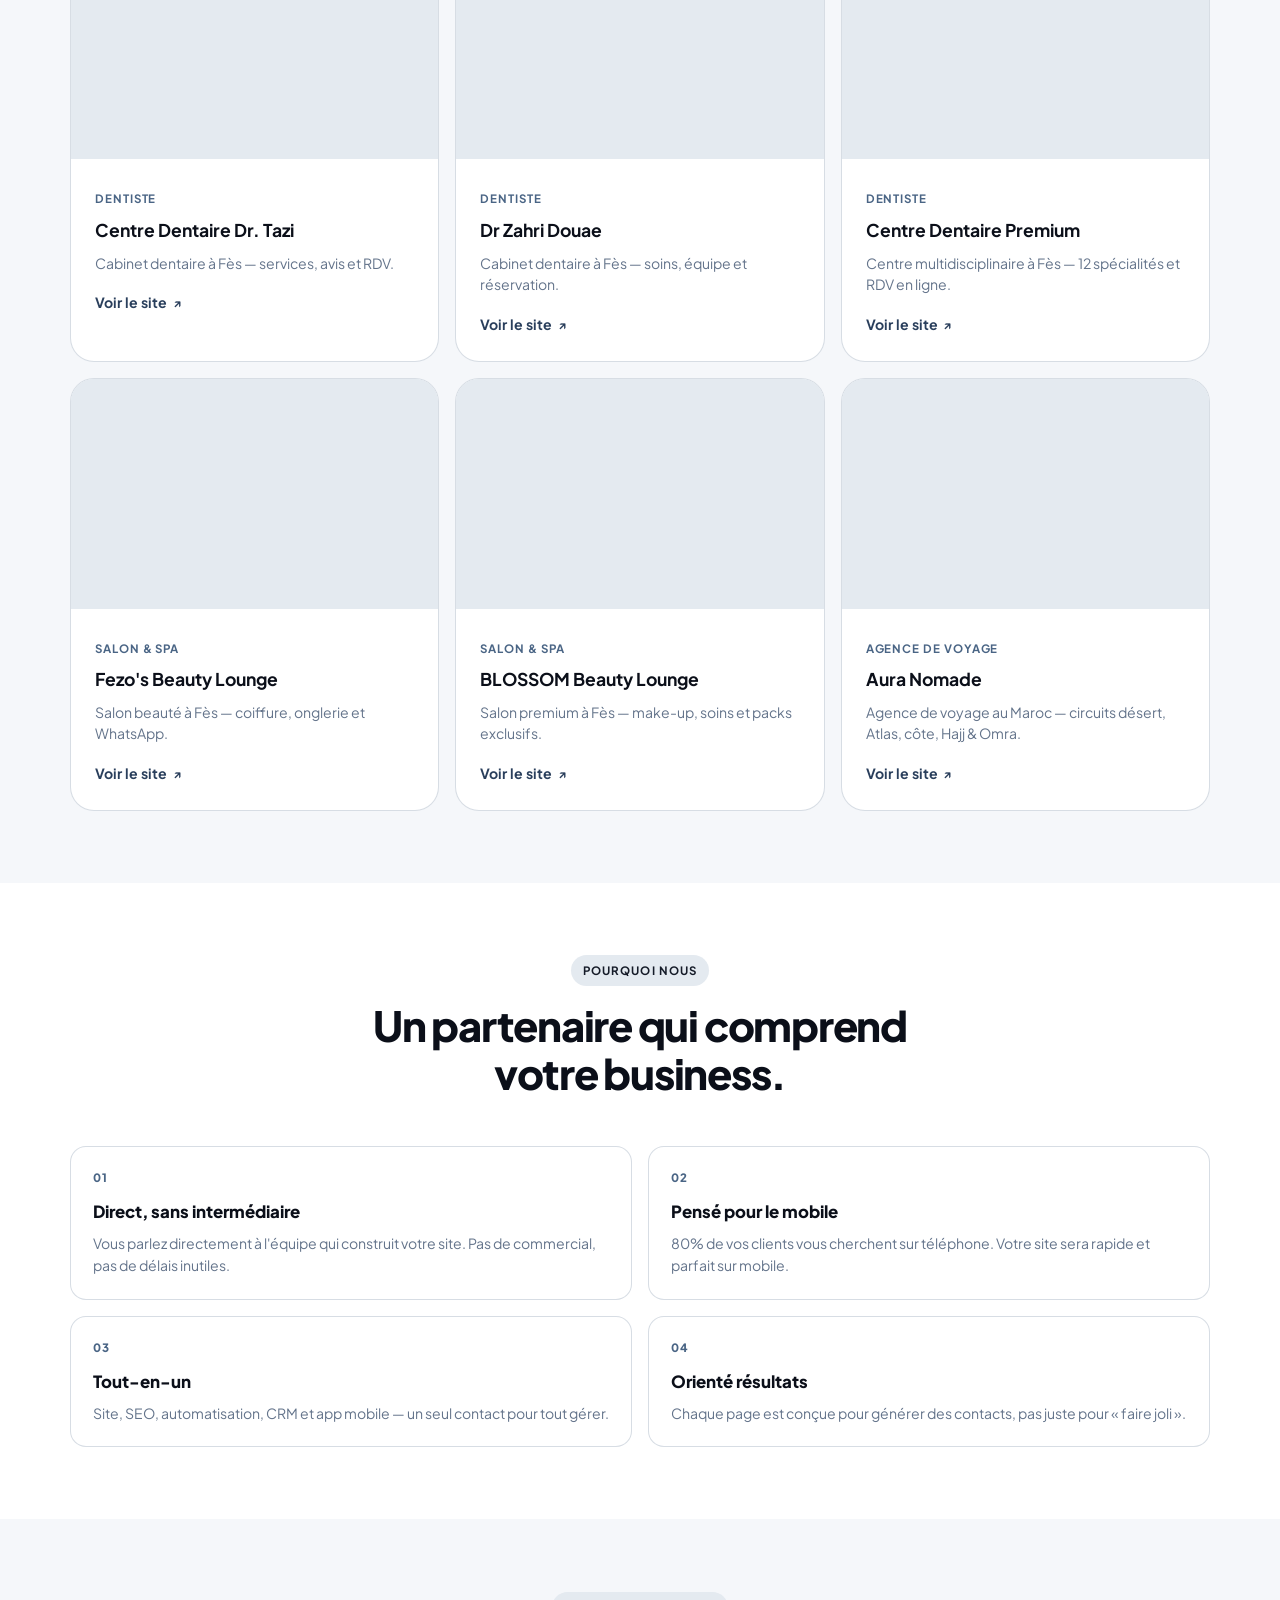
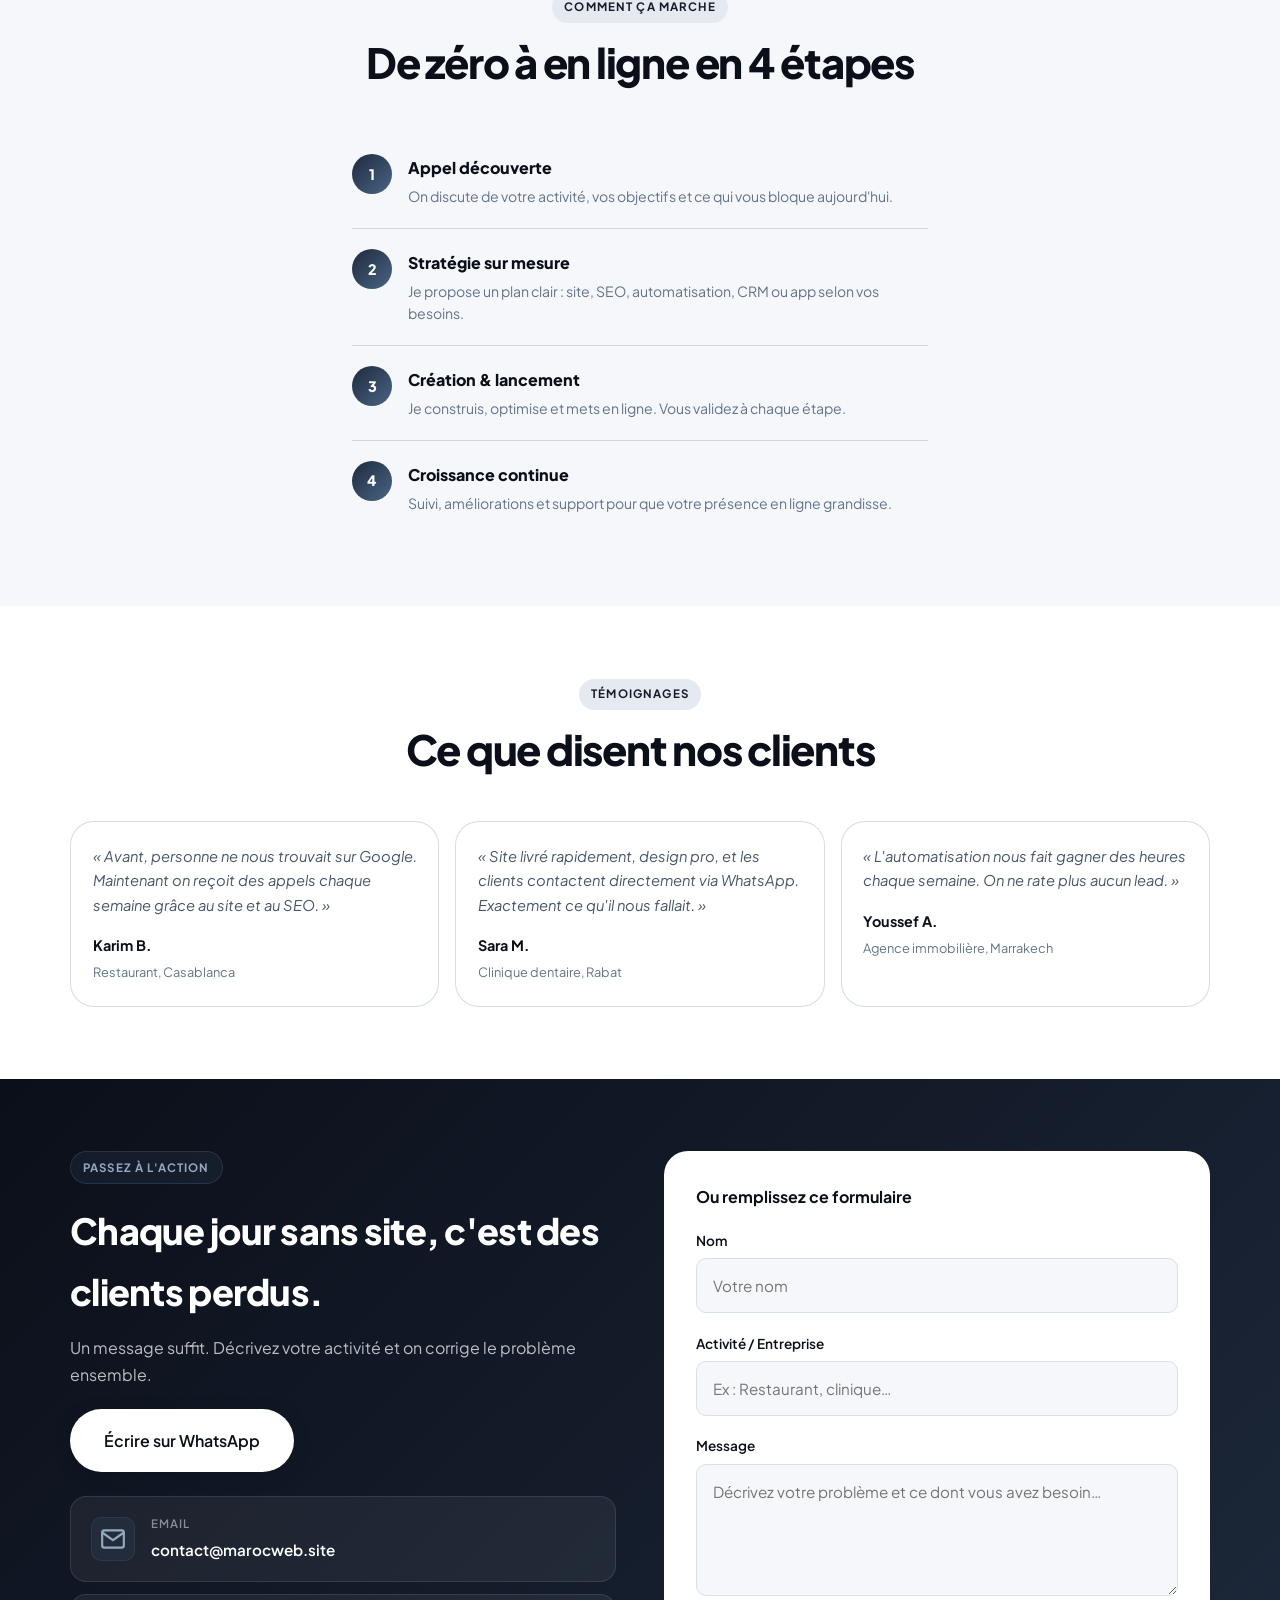
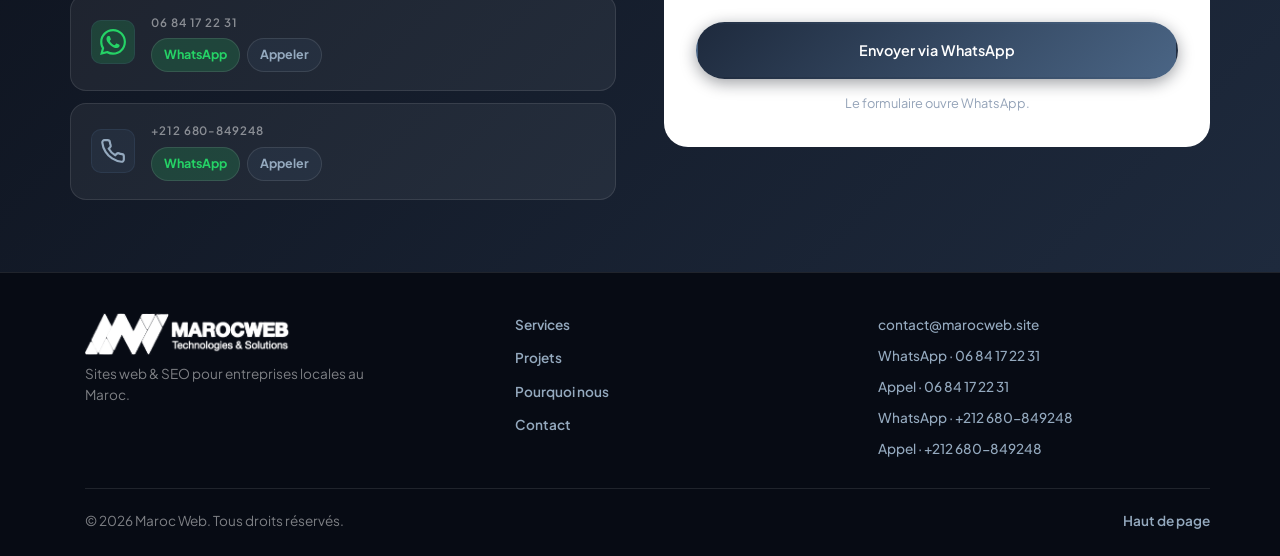
==== commit c7862d9d: "Redesign service cards with teal CTAs and polish hero platforms strip. EOF  Co-authored-by: Cursor <" ====
--- a/index.html
+++ b/index.html
@@ -11,7 +11,7 @@
   <link rel="icon" href="assets/logo-maroc-web.webp" type="image/webp" />
   <link rel="icon" href="assets/logo-maroc-web.png" type="image/png" />
   <link rel="apple-touch-icon" href="assets/logo-maroc-web.png" />
-  <link rel="stylesheet" href="css/style.css?v=20260712g" />
+  <link rel="stylesheet" href="css/style.css?v=20260712m" />
   <script>
     (function () {
       var supported = { fr: 1, en: 1, ar: 1 };
@@ -132,6 +132,30 @@
       </div>
     </section>
 
+    <section class="platforms-strip" aria-label="Plateformes">
+      <div class="container platforms-strip-inner">
+        <p class="platforms-strip-label" data-i18n="platforms_label">Publicité ciblée là où vos clients passent leur temps</p>
+        <div class="platforms-icons">
+          <span class="platform-icon platform-icon--fb" title="Facebook">
+            <svg viewBox="0 0 24 24" fill="currentColor" aria-hidden="true"><path d="M14 8h2V5.5h-2c-2.4 0-4 1.5-4 4V12H8v3h2v7h3v-7h2.2l.8-3H13v-2.2c0-.6.4-1 1-1z"/></svg>
+            <span>Facebook</span>
+          </span>
+          <span class="platform-icon platform-icon--ig" title="Instagram">
+            <svg viewBox="0 0 24 24" fill="none" stroke="currentColor" stroke-width="1.8" stroke-linecap="round" stroke-linejoin="round" aria-hidden="true"><rect x="3.5" y="3.5" width="17" height="17" rx="5"/><circle cx="12" cy="12" r="3.6"/><circle cx="17.2" cy="6.8" r="0.9" fill="currentColor" stroke="none"/></svg>
+            <span>Instagram</span>
+          </span>
+          <span class="platform-icon platform-icon--go" title="Google">
+            <svg viewBox="0 0 24 24" aria-hidden="true"><path fill="#4285F4" d="M22.56 12.25c0-.78-.07-1.53-.2-2.25H12v4.26h5.92a5.06 5.06 0 0 1-2.2 3.32v2.77h3.57c2.08-1.92 3.27-4.74 3.27-8.1z"/><path fill="#34A853" d="M12 23c2.97 0 5.46-.98 7.28-2.66l-3.57-2.77c-.98.66-2.23 1.06-3.71 1.06-2.86 0-5.29-1.93-6.16-4.53H2.18v2.84C3.99 20.53 7.7 23 12 23z"/><path fill="#FBBC05" d="M5.84 14.09c-.22-.66-.35-1.36-.35-2.09s.13-1.43.35-2.09V7.07H2.18C1.43 8.55 1 10.22 1 12s.43 3.45 1.18 4.93l2.85-2.22.81-.62z"/><path fill="#EA4335" d="M12 5.38c1.62 0 3.06.56 4.21 1.64l3.15-3.15C17.45 2.09 14.97 1 12 1 7.7 1 3.99 3.47 2.18 7.07l3.66 2.84c.87-2.6 3.3-4.53 6.16-4.53z"/></svg>
+            <span>Google</span>
+          </span>
+          <span class="platform-icon platform-icon--tt" title="TikTok">
+            <svg viewBox="0 0 24 24" fill="currentColor" aria-hidden="true"><path d="M16.5 3c.4 2.2 1.7 3.8 3.8 4.4v2.6c-1.4-.1-2.7-.5-3.8-1.3v5.7a5.7 5.7 0 1 1-5.7-5.7c.3 0 .6 0 .9.1v2.8a2.9 2.9 0 1 0 2 2.8V3h2.8z"/></svg>
+            <span>TikTok</span>
+          </span>
+        </div>
+      </div>
+    </section>
+
     <!-- Businesses marquee -->
     <section class="businesses-section" data-i18n-aria-label="businesses_label" aria-label="Tous secteurs">
       <div class="container businesses-header reveal">
@@ -195,40 +219,52 @@
         </header>
         <div class="services-overview">
           <article class="svc-card reveal">
-            <div class="svc-card-icon"><svg width="22" height="22" viewBox="0 0 24 24" fill="none" stroke="currentColor" stroke-width="1.75"><rect x="3" y="4" width="18" height="14" rx="2"/><path d="M7 20h10"/><path d="M12 4v14"/></svg></div>
+            <div class="svc-card-top">
+              <div class="svc-card-icon"><svg width="22" height="22" viewBox="0 0 24 24" fill="none" stroke="currentColor" stroke-width="1.75"><rect x="3" y="4" width="18" height="14" rx="2"/><path d="M7 20h10"/><path d="M12 4v14"/></svg></div>
+            </div>
             <h3 data-i18n="svc1_title">Création de sites web & plateformes web</h3>
-            <p data-i18n="svc1_desc">Conception moderne, rapide et mobile-first pour convertir vos visiteurs en demandes WhatsApp.</p>
-            <a href="web-platforms/index.html" class="btn btn-outline btn-sm svc-details-btn" data-i18n="svc_details_btn">Détails</a>
+            <p data-i18n="svc1_desc">Sites modernes, rapides et optimisés mobile-first pour transformer les visiteurs en demandes WhatsApp.</p>
+            <a href="web-platforms/index.html" class="svc-details-btn" data-i18n="svc_details_btn">Détails</a>
           </article>
           <article class="svc-card reveal">
-            <div class="svc-card-icon"><svg width="22" height="22" viewBox="0 0 24 24" fill="none" stroke="currentColor" stroke-width="1.75"><path d="M16 8a6 6 0 0 1-12 0"/><rect x="4" y="14" width="6" height="8" rx="2"/><rect x="14" y="14" width="6" height="8" rx="2"/></svg></div>
+            <div class="svc-card-top">
+              <div class="svc-card-icon"><svg width="22" height="22" viewBox="0 0 24 24" fill="none" stroke="currentColor" stroke-width="1.75"><path d="M16 8a6 6 0 0 1-12 0"/><rect x="4" y="14" width="6" height="8" rx="2"/><rect x="14" y="14" width="6" height="8" rx="2"/></svg></div>
+            </div>
             <h3 data-i18n="svc2_title">Gestion des réseaux sociaux</h3>
-            <p data-i18n="svc2_desc">Planning de contenu, publication et interaction sur Facebook, Instagram et TikTok pour générer des leads.</p>
-            <a href="social-media/index.html" class="btn btn-outline btn-sm svc-details-btn" data-i18n="svc_details_btn">Détails</a>
+            <p data-i18n="svc2_desc">Plan éditorial, publication et interaction sur Facebook, Instagram et TikTok pour générer des leads.</p>
+            <a href="social-media/index.html" class="svc-details-btn" data-i18n="svc_details_btn">Détails</a>
           </article>
           <article class="svc-card reveal">
-            <div class="svc-card-icon"><svg width="22" height="22" viewBox="0 0 24 24" fill="none" stroke="currentColor" stroke-width="1.75"><path d="M3 11l18-8-8 18-2-7-8-3z"/><path d="M14 9l-3 3"/></svg></div>
+            <div class="svc-card-top">
+              <div class="svc-card-icon"><svg width="22" height="22" viewBox="0 0 24 24" fill="none" stroke="currentColor" stroke-width="1.75"><path d="M3 11l18-8-8 18-2-7-8-3z"/><path d="M14 9l-3 3"/></svg></div>
+            </div>
             <h3 data-i18n="svc3_title">Publicité (Meta & Google)</h3>
-            <p data-i18n="svc3_desc">Campagnes ciblées sur Facebook, Instagram, TikTok et Google pour augmenter votre visibilité et vos demandes.</p>
-            <a href="advertising/index.html" class="btn btn-outline btn-sm svc-details-btn" data-i18n="svc_details_btn">Détails</a>
+            <p data-i18n="svc3_desc">Campagnes ciblées sur Facebook, Instagram, TikTok et Google pour augmenter la visibilité et les demandes.</p>
+            <a href="advertising/index.html" class="svc-details-btn" data-i18n="svc_details_btn">Détails</a>
           </article>
           <article class="svc-card reveal">
-            <div class="svc-card-icon"><svg width="22" height="22" viewBox="0 0 24 24" fill="none" stroke="currentColor" stroke-width="1.75"><path d="M14.7 6.3a1 1 0 0 0 0 1.4l1.6 1.6a1 1 0 0 0 1.4 0l3.77-3.77a6 6 0 0 1-7.94 7.94l-6.91 6.91a2.12 2.12 0 0 1-3-3l6.91-6.91a6 6 0 0 1 7.94-7.94l-3.76 3.76z"/><path d="M8 16l-2 2"/></svg></div>
+            <div class="svc-card-top">
+              <div class="svc-card-icon"><svg width="22" height="22" viewBox="0 0 24 24" fill="none" stroke="currentColor" stroke-width="1.75"><path d="M14.7 6.3a1 1 0 0 0 0 1.4l1.6 1.6a1 1 0 0 0 1.4 0l3.77-3.77a6 6 0 0 1-7.94 7.94l-6.91 6.91a2.12 2.12 0 0 1-3-3l6.91-6.91a6 6 0 0 1 7.94-7.94l-3.76 3.76z"/><path d="M8 16l-2 2"/></svg></div>
+            </div>
             <h3 data-i18n="svc4_title">Maintenance & Support</h3>
-            <p data-i18n="svc4_desc">Mises à jour, sauvegardes, résolution de bugs et support réactif pour garder votre activité en ligne.</p>
-            <a href="maintenance-support/index.html" class="btn btn-outline btn-sm svc-details-btn" data-i18n="svc_details_btn">Détails</a>
+            <p data-i18n="svc4_desc">Mises à jour, sauvegardes, corrections et support réactif pour garder votre site fiable et performant.</p>
+            <a href="maintenance-support/index.html" class="svc-details-btn" data-i18n="svc_details_btn">Détails</a>
           </article>
           <article class="svc-card reveal">
-            <div class="svc-card-icon"><svg width="22" height="22" viewBox="0 0 24 24" fill="none" stroke="currentColor" stroke-width="1.75"><path d="M12 2l2.4 7.4H22l-6.2 4.5 2.4 7.4L12 17l-6.2 4.3 2.4-7.4L2 9.4h7.6L12 2z"/><circle cx="18" cy="5" r="2"/><path d="M4 18l3-3"/><path d="M17 14l3 3"/></svg></div>
+            <div class="svc-card-top">
+              <div class="svc-card-icon"><svg width="22" height="22" viewBox="0 0 24 24" fill="none" stroke="currentColor" stroke-width="1.75"><path d="M12 2l2.4 7.4H22l-6.2 4.5 2.4 7.4L12 17l-6.2 4.3 2.4-7.4L2 9.4h7.6L12 2z"/><circle cx="18" cy="5" r="2"/><path d="M4 18l3-3"/><path d="M17 14l3 3"/></svg></div>
+            </div>
             <h3 data-i18n="svc5_title">Design graphique</h3>
             <p data-i18n="svc5_desc">Logos, affiches, posts réseaux sociaux et identité visuelle pour une image de marque cohérente.</p>
-            <a href="graphic-design/index.html" class="btn btn-outline btn-sm svc-details-btn" data-i18n="svc_details_btn">Détails</a>
+            <a href="graphic-design/index.html" class="svc-details-btn" data-i18n="svc_details_btn">Détails</a>
           </article>
           <article class="svc-card reveal">
-            <div class="svc-card-icon"><svg width="22" height="22" viewBox="0 0 24 24" fill="none" stroke="currentColor" stroke-width="1.75"><path d="M12 2v20M17 5H9.5a3.5 3.5 0 0 0 0 7h5a3.5 3.5 0 0 1 0 7H6"/><path d="M22 12h-4l-3 9L9 3l-3 9H2"/></svg></div>
+            <div class="svc-card-top">
+              <div class="svc-card-icon"><svg width="22" height="22" viewBox="0 0 24 24" fill="none" stroke="currentColor" stroke-width="1.75"><path d="M12 2v20M17 5H9.5a3.5 3.5 0 0 0 0 7h5a3.5 3.5 0 0 1 0 7H6"/><path d="M22 12h-4l-3 9L9 3l-3 9H2"/></svg></div>
+            </div>
             <h3 data-i18n="svc6_title">Automatisation & CRM</h3>
             <p data-i18n="svc6_desc">Gagnez du temps en automatisant vos tâches répétitives et vos processus métier.</p>
-            <a href="automation/index.html" class="btn btn-outline btn-sm svc-details-btn" data-i18n="svc_details_btn">Détails</a>
+            <a href="automation/index.html" class="svc-details-btn" data-i18n="svc_details_btn">Détails</a>
           </article>
         </div>
         <div class="services-cta-wrap reveal">
@@ -459,7 +495,7 @@
     <svg width="32" height="32" viewBox="0 0 24 24" fill="currentColor"><path d="M17.472 14.382c-.297-.149-1.758-.867-2.03-.967-.273-.099-.471-.148-.67.15-.197.297-.767.966-.94 1.164-.173.199-.347.223-.644.075-.297-.15-1.255-.463-2.39-1.475-.883-.788-1.48-1.761-1.653-2.059-.173-.297-.018-.458.13-.606.134-.133.298-.347.446-.52.149-.174.198-.298.298-.497.099-.198.05-.371-.025-.52-.075-.149-.669-1.612-.916-2.207-.242-.579-.487-.5-.669-.51-.173-.008-.371-.01-.57-.01-.198 0-.52.074-.792.372-.272.297-1.04 1.016-1.04 2.479 0 1.462 1.065 2.875 1.213 3.074.149.198 2.096 3.2 5.077 4.487.709.306 1.262.489 1.694.625.712.227 1.36.195 1.871.118.571-.085 1.758-.719 2.006-1.413.248-.694.248-1.289.173-1.413-.074-.124-.272-.198-.57-.347m-5.421 7.403h-.004a9.87 9.87 0 01-5.031-1.378l-.361-.214-3.741.982.998-3.648-.235-.374a9.86 9.86 0 01-1.51-5.26c.001-5.45 4.436-9.884 9.888-9.884 2.64 0 5.122 1.03 6.988 2.898a9.825 9.825 0 012.893 6.994c-.003 5.45-4.435 9.884-9.885 9.884m8.413-18.297A11.815 11.815 0 0012.05 0C5.495 0 .16 5.335.157 11.892c0 2.096.547 4.142 1.588 5.945L.057 24l6.305-1.654a11.882 11.882 0 005.683 1.448h.005c6.554 0 11.89-5.335 11.893-11.893a11.821 11.821 0 00-3.48-8.413z"/></svg>
   </a>
 
-  <script src="js/i18n.js?v=20260712e"></script>
+  <script src="js/i18n.js?v=20260712m"></script>
   <script src="js/projects.js?v=20260712"></script>
   <script src="js/main.js?v=20260712"></script>
 </body>
--- a/css/style.css
+++ b/css/style.css
@@ -376,145 +376,87 @@
     linear-gradient(to right, rgba(7, 11, 20, 0.65) 0%, rgba(7, 11, 20, 0.2) 55%, transparent 100%);
 }
 
+/* Desktop-only floating icons on hero image */
 .hero-float-icons {
-  position: absolute;
-  inset: 0;
-  z-index: 1;
-  pointer-events: none;
-}
-
-.hero-float-icon {
-  position: absolute;
-  display: grid;
-  place-items: center;
-  width: 5rem;
-  height: 5rem;
-  border-radius: 50%;
-  background: rgba(255, 255, 255, 0.92);
-  box-shadow: 0 12px 32px rgba(7, 11, 20, 0.32);
-  will-change: transform, box-shadow;
-}
-
-.hero-float-icon svg {
-  width: 2.2rem;
-  height: 2.2rem;
-  display: block;
-}
-
-.hero-float-icon--fb {
-  top: 22%;
-  right: 12%;
-  color: #1877F2;
-  animation:
-    hero-float-a 3.4s ease-in-out infinite,
-    hero-glow 2.8s ease-in-out infinite;
-}
-
-.hero-float-icon--ig {
-  top: 38%;
-  right: 6%;
-  color: #E4405F;
-  animation:
-    hero-float-b 4s ease-in-out infinite,
-    hero-glow 3.2s ease-in-out infinite 0.4s;
-}
-
-.hero-float-icon--go {
-  top: 54%;
-  right: 14%;
-  animation:
-    hero-float-c 3.7s ease-in-out infinite,
-    hero-glow 2.6s ease-in-out infinite 0.8s;
-}
-
-.hero-float-icon--tt {
-  top: 68%;
-  right: 5%;
-  color: #111;
-  animation:
-    hero-float-d 4.4s ease-in-out infinite,
-    hero-glow 3s ease-in-out infinite 1.2s;
-}
-
-@keyframes hero-float-a {
-  0%, 100% { transform: translate(0, 0) rotate(0deg) scale(1); }
-  25% { transform: translate(8px, -16px) rotate(6deg) scale(1.06); }
-  50% { transform: translate(-4px, -28px) rotate(-4deg) scale(1); }
-  75% { transform: translate(-10px, -12px) rotate(5deg) scale(1.05); }
-}
-
-@keyframes hero-float-b {
-  0%, 100% { transform: translate(0, 0) rotate(0deg) scale(1); }
-  25% { transform: translate(-12px, -10px) rotate(-7deg) scale(1.05); }
-  50% { transform: translate(6px, -24px) rotate(5deg) scale(1.08); }
-  75% { transform: translate(10px, -8px) rotate(-3deg) scale(1); }
-}
-
-@keyframes hero-float-c {
-  0%, 100% { transform: translate(0, 0) rotate(0deg) scale(1); }
-  20% { transform: translate(10px, -8px) rotate(8deg) scale(1.04); }
-  45% { transform: translate(-6px, -26px) rotate(-6deg) scale(1.07); }
-  70% { transform: translate(-12px, -14px) rotate(4deg) scale(1); }
-}
-
-@keyframes hero-float-d {
-  0%, 100% { transform: translate(0, 0) rotate(0deg) scale(1); }
-  30% { transform: translate(-8px, -18px) rotate(-8deg) scale(1.06); }
-  55% { transform: translate(10px, -30px) rotate(6deg) scale(1); }
-  80% { transform: translate(6px, -10px) rotate(-4deg) scale(1.05); }
-}
-
-@keyframes hero-glow {
-  0%, 100% {
-    box-shadow: 0 12px 28px rgba(7, 11, 20, 0.28);
-  }
-  50% {
-    box-shadow:
-      0 18px 40px rgba(7, 11, 20, 0.38),
-      0 0 0 8px rgba(255, 255, 255, 0.12);
-  }
-}
-
-@media (min-width: 768px) {
+  display: none;
+}
+
+@media (min-width: 960px) {
+  .hero-float-icons {
+    display: block;
+    position: absolute;
+    inset: 0;
+    z-index: 1;
+    pointer-events: none;
+  }
+
   .hero-float-icon {
-    width: 6rem;
-    height: 6rem;
+    position: absolute;
+    display: grid;
+    place-items: center;
+    width: 5rem;
+    height: 5rem;
+    border-radius: 50%;
+    background: rgba(255, 255, 255, 0.94);
+    box-shadow: 0 12px 32px rgba(7, 11, 20, 0.3);
+    animation: hero-soft-float 3.8s ease-in-out infinite;
+    will-change: transform;
   }
 
   .hero-float-icon svg {
-    width: 2.65rem;
-    height: 2.65rem;
-  }
-
-  .hero-float-icon--fb { top: 18%; right: 14%; }
-  .hero-float-icon--ig { top: 34%; right: 5%; }
-  .hero-float-icon--go { top: 50%; right: 16%; }
-  .hero-float-icon--tt { top: 64%; right: 6%; }
-}
-
-@media (min-width: 1100px) {
+    width: 2.15rem;
+    height: 2.15rem;
+    display: block;
+  }
+
+  .hero-float-icon--fb {
+    top: 22%;
+    right: 16%;
+    color: #1877F2;
+    animation-delay: 0s;
+  }
+
+  .hero-float-icon--ig {
+    top: 38%;
+    right: 8%;
+    color: #E4405F;
+    animation-delay: 0.5s;
+  }
+
+  .hero-float-icon--go {
+    top: 54%;
+    right: 18%;
+    animation-delay: 1s;
+  }
+
+  .hero-float-icon--tt {
+    top: 68%;
+    right: 9%;
+    color: #111;
+    animation-delay: 1.5s;
+  }
+}
+
+@media (min-width: 1200px) {
+  .hero-float-icon {
+    width: 5.75rem;
+    height: 5.75rem;
+  }
+
+  .hero-float-icon svg {
+    width: 2.45rem;
+    height: 2.45rem;
+  }
+
   .hero-float-icon--fb { right: 18%; }
   .hero-float-icon--ig { right: 10%; }
   .hero-float-icon--go { right: 20%; }
   .hero-float-icon--tt { right: 11%; }
 }
 
-@media (max-width: 639px) {
-  .hero-float-icon {
-    width: 4.1rem;
-    height: 4.1rem;
-    opacity: 0.95;
-  }
-
-  .hero-float-icon svg {
-    width: 1.85rem;
-    height: 1.85rem;
-  }
-
-  .hero-float-icon--fb { top: 16%; right: 6%; }
-  .hero-float-icon--ig { top: 28%; right: 1%; }
-  .hero-float-icon--go { top: auto; bottom: 16%; right: 8%; }
-  .hero-float-icon--tt { top: auto; bottom: 7%; right: 1%; }
+@keyframes hero-soft-float {
+  0%, 100% { transform: translateY(0); }
+  50% { transform: translateY(-12px); }
 }
 
 @media (prefers-reduced-motion: reduce) {
@@ -531,6 +473,74 @@
   .hero-overlay {
     background:
       linear-gradient(to right, rgba(7, 11, 20, 0.78) 0%, rgba(7, 11, 20, 0.35) 42%, rgba(7, 11, 20, 0.05) 70%, transparent 100%);
+  }
+}
+
+/* Platforms strip under hero */
+.platforms-strip {
+  background: var(--brand-950);
+  border-bottom: 1px solid var(--brand-glass-border);
+  padding: 1.35rem 0 1.5rem;
+}
+
+.platforms-strip-inner {
+  display: flex;
+  flex-direction: column;
+  align-items: center;
+  gap: 1rem;
+  text-align: center;
+}
+
+.platforms-strip-label {
+  font-size: 0.82rem;
+  font-weight: 600;
+  letter-spacing: 0.04em;
+  text-transform: uppercase;
+  color: var(--brand-on-dark-muted);
+}
+
+.platforms-icons {
+  display: flex;
+  flex-wrap: wrap;
+  justify-content: center;
+  gap: 0.85rem 1.15rem;
+}
+
+.platform-icon {
+  display: inline-flex;
+  align-items: center;
+  gap: 0.55rem;
+  padding: 0.55rem 0.95rem;
+  background: rgba(255, 255, 255, 0.06);
+  border: 1px solid var(--brand-glass-border);
+  border-radius: 100px;
+  color: #fff;
+  font-size: 0.85rem;
+  font-weight: 600;
+  animation: platform-soft-float 3.6s ease-in-out infinite;
+}
+
+.platform-icon svg {
+  width: 1.25rem;
+  height: 1.25rem;
+  flex-shrink: 0;
+  display: block;
+}
+
+.platform-icon--fb { color: #4ea3ff; animation-delay: 0s; }
+.platform-icon--ig { color: #ff6b8a; animation-delay: 0.35s; }
+.platform-icon--go { animation-delay: 0.7s; }
+.platform-icon--go span { color: #fff; }
+.platform-icon--tt { color: #e8e8e8; animation-delay: 1.05s; }
+
+@keyframes platform-soft-float {
+  0%, 100% { transform: translateY(0); }
+  50% { transform: translateY(-5px); }
+}
+
+@media (prefers-reduced-motion: reduce) {
+  .platform-icon {
+    animation: none;
   }
 }
 
@@ -947,55 +957,168 @@
 .services-overview {
   display: grid;
   grid-template-columns: 1fr;
-  gap: 0.85rem;
+  gap: 1.1rem;
 }
 
 .svc-card {
+  display: flex;
+  flex-direction: column;
   background: var(--white);
-  border: 1px solid var(--brand-border);
-  border-radius: var(--radius);
-  padding: 1.25rem;
-  transition: border-color 0.25s, box-shadow 0.25s, transform 0.25s;
+  border: 1px solid rgba(74, 101, 133, 0.12);
+  border-radius: 12px;
+  padding: 1.5rem 1.4rem 1.35rem;
+  box-shadow: 0 1px 2px rgba(11, 15, 25, 0.04), 0 8px 24px rgba(11, 15, 25, 0.05);
+  transition: border-color 0.3s var(--ease), box-shadow 0.3s var(--ease), transform 0.3s var(--ease);
+  position: relative;
+  overflow: hidden;
+}
+
+.svc-card::before {
+  content: '';
+  position: absolute;
+  top: 0;
+  left: 0;
+  width: 4px;
+  height: 100%;
+  background: #0f766e;
+  transform: scaleY(0);
+  transform-origin: top;
+  transition: transform 0.35s var(--ease);
 }
 
 .svc-card:hover {
-  border-color: var(--brand-border-strong);
-  box-shadow: var(--shadow);
-  transform: translateY(-3px);
+  border-color: rgba(15, 118, 110, 0.35);
+  box-shadow: 0 12px 36px rgba(11, 15, 25, 0.1);
+  transform: translateY(-5px);
+}
+
+.svc-card:hover::before {
+  transform: scaleY(1);
+}
+
+.svc-card-top {
+  margin-bottom: 1rem;
 }
 
 .svc-card-icon {
   display: inline-flex;
   align-items: center;
   justify-content: center;
-  width: 42px;
-  height: 42px;
-  background: var(--blue-tint);
-  color: var(--brand-600);
-  border-radius: 11px;
-  margin-bottom: 0.85rem;
+  width: 48px;
+  height: 48px;
+  background: rgba(15, 118, 110, 0.1);
+  color: #0f766e;
+  border-radius: 10px;
+  transition: transform 0.35s var(--ease), background 0.35s, color 0.35s;
+}
+
+.svc-card:hover .svc-card-icon {
+  transform: translateY(-2px);
+  background: #0f766e;
+  color: #fff;
 }
 
 .svc-card h3 {
   font-size: 1.05rem;
   font-weight: 800;
   color: var(--navy);
-  margin-bottom: 0.35rem;
+  margin-bottom: 0.5rem;
+  line-height: 1.35;
+  letter-spacing: -0.02em;
 }
 
 .svc-card p {
+  font-size: 0.9rem;
+  color: var(--gray-500);
+  line-height: 1.65;
+  flex: 1;
+  margin-bottom: 1.25rem;
+}
+
+.svc-details-btn {
+  display: inline-flex;
+  align-items: center;
+  justify-content: center;
+  gap: 0.45rem;
+  width: 100%;
+  margin-top: auto;
+  padding: 0.7rem 1.1rem;
+  font-family: inherit;
   font-size: 0.88rem;
-  color: var(--gray-500);
-  line-height: 1.55;
-}
-
-.svc-details-btn {
-  margin-top: 1rem;
-  width: 100%;
-}
-
-.svc-details-btn.btn {
-  justify-content: center;
+  font-weight: 700;
+  letter-spacing: 0.01em;
+  text-decoration: none;
+  color: #fff;
+  background: #0f766e;
+  border-radius: 8px;
+  border: none;
+  box-shadow: 0 4px 14px rgba(15, 118, 110, 0.28);
+  transition: background 0.25s, transform 0.25s, box-shadow 0.25s;
+}
+
+.svc-details-btn::after {
+  content: '→';
+  font-size: 1rem;
+  line-height: 1;
+  transition: transform 0.25s var(--ease);
+}
+
+[dir="rtl"] .svc-details-btn::after {
+  content: '←';
+}
+
+.svc-details-btn:hover {
+  background: #0d9488;
+  color: #fff;
+  transform: translateY(-2px);
+  box-shadow: 0 8px 20px rgba(15, 118, 110, 0.38);
+}
+
+.svc-details-btn:hover::after {
+  transform: translateX(4px);
+}
+
+[dir="rtl"] .svc-details-btn:hover::after {
+  transform: translateX(-4px);
+}
+
+.svc-card.reveal {
+  transition:
+    opacity 0.65s var(--ease),
+    transform 0.65s var(--ease),
+    border-color 0.3s var(--ease),
+    box-shadow 0.3s var(--ease);
+  transition-delay: 0s;
+}
+
+.svc-card:nth-child(2).reveal { transition-delay: 0.06s; }
+.svc-card:nth-child(3).reveal { transition-delay: 0.12s; }
+.svc-card:nth-child(4).reveal { transition-delay: 0.18s; }
+.svc-card:nth-child(5).reveal { transition-delay: 0.24s; }
+.svc-card:nth-child(6).reveal { transition-delay: 0.3s; }
+
+.svc-card.reveal.visible:hover {
+  transition-delay: 0s;
+}
+
+@media (prefers-reduced-motion: reduce) {
+  .svc-card,
+  .svc-card-icon,
+  .svc-details-btn,
+  .svc-details-btn::after {
+    transition: none;
+  }
+
+  .svc-card:hover,
+  .svc-card:hover .svc-card-icon,
+  .svc-details-btn:hover {
+    transform: none;
+  }
+
+  .svc-card.reveal,
+  .svc-card:nth-child(n).reveal {
+    transition-delay: 0s;
+  }
 }
 
 .services-cta-wrap {
@@ -2040,20 +2163,22 @@
   }
 }
 
-[dir="rtl"] .hero-float-icon--fb { right: auto; left: 12%; }
-[dir="rtl"] .hero-float-icon--ig { right: auto; left: 6%; }
-[dir="rtl"] .hero-float-icon--go { right: auto; left: 14%; }
-[dir="rtl"] .hero-float-icon--tt { right: auto; left: 5%; }
-
-@media (min-width: 768px) {
-  [dir="rtl"] .hero-float-icon--fb { left: 16%; }
-  [dir="rtl"] .hero-float-icon--ig { left: 8%; }
-  [dir="rtl"] .hero-float-icon--go { left: 18%; }
-  [dir="rtl"] .hero-float-icon--tt { left: 9%; }
-}
-
 [dir="rtl"] .hero-content::before {
   background: radial-gradient(ellipse at right center, rgba(7, 11, 20, 0.45) 0%, transparent 72%);
+}
+
+@media (min-width: 960px) {
+  [dir="rtl"] .hero-float-icon--fb { right: auto; left: 16%; }
+  [dir="rtl"] .hero-float-icon--ig { right: auto; left: 8%; }
+  [dir="rtl"] .hero-float-icon--go { right: auto; left: 18%; }
+  [dir="rtl"] .hero-float-icon--tt { right: auto; left: 9%; }
+}
+
+@media (min-width: 1200px) {
+  [dir="rtl"] .hero-float-icon--fb { left: 18%; }
+  [dir="rtl"] .hero-float-icon--ig { left: 10%; }
+  [dir="rtl"] .hero-float-icon--go { left: 20%; }
+  [dir="rtl"] .hero-float-icon--tt { left: 11%; }
 }
 
 [dir="rtl"] .hero-overlay {
